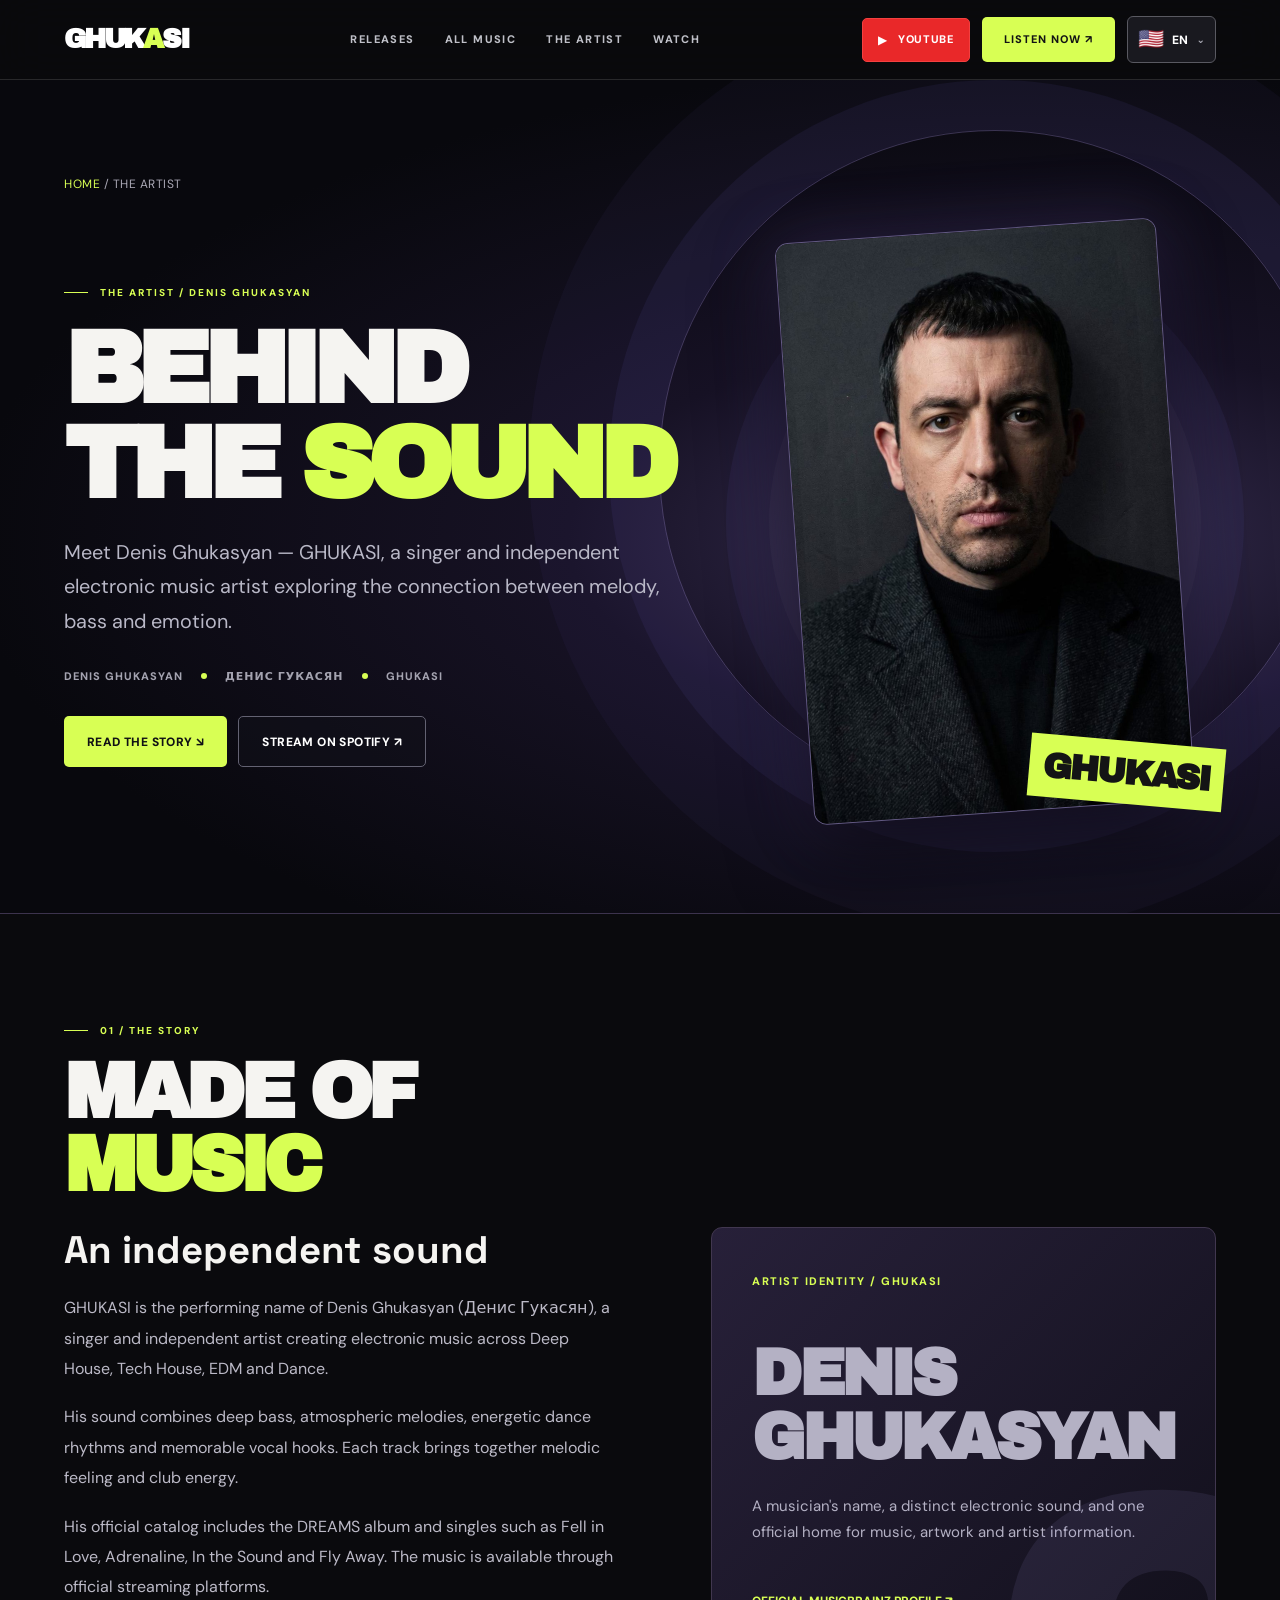
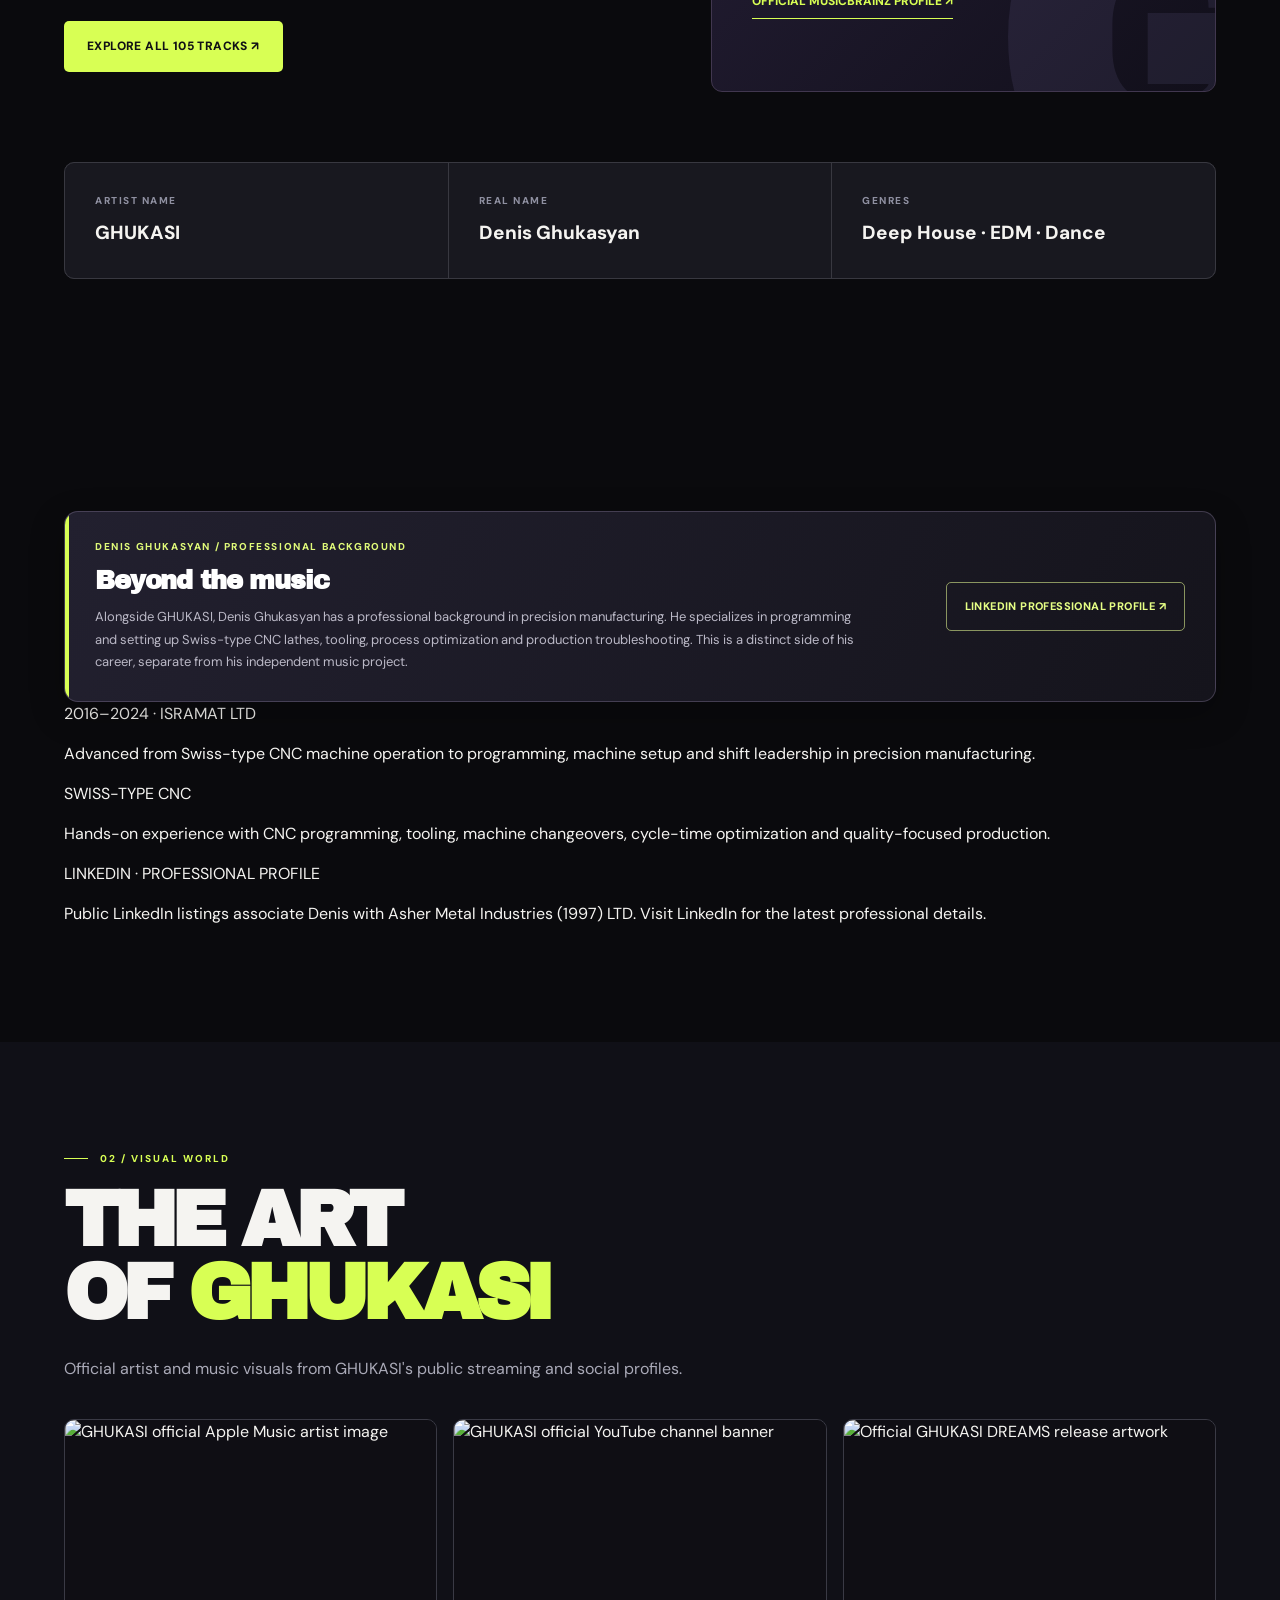
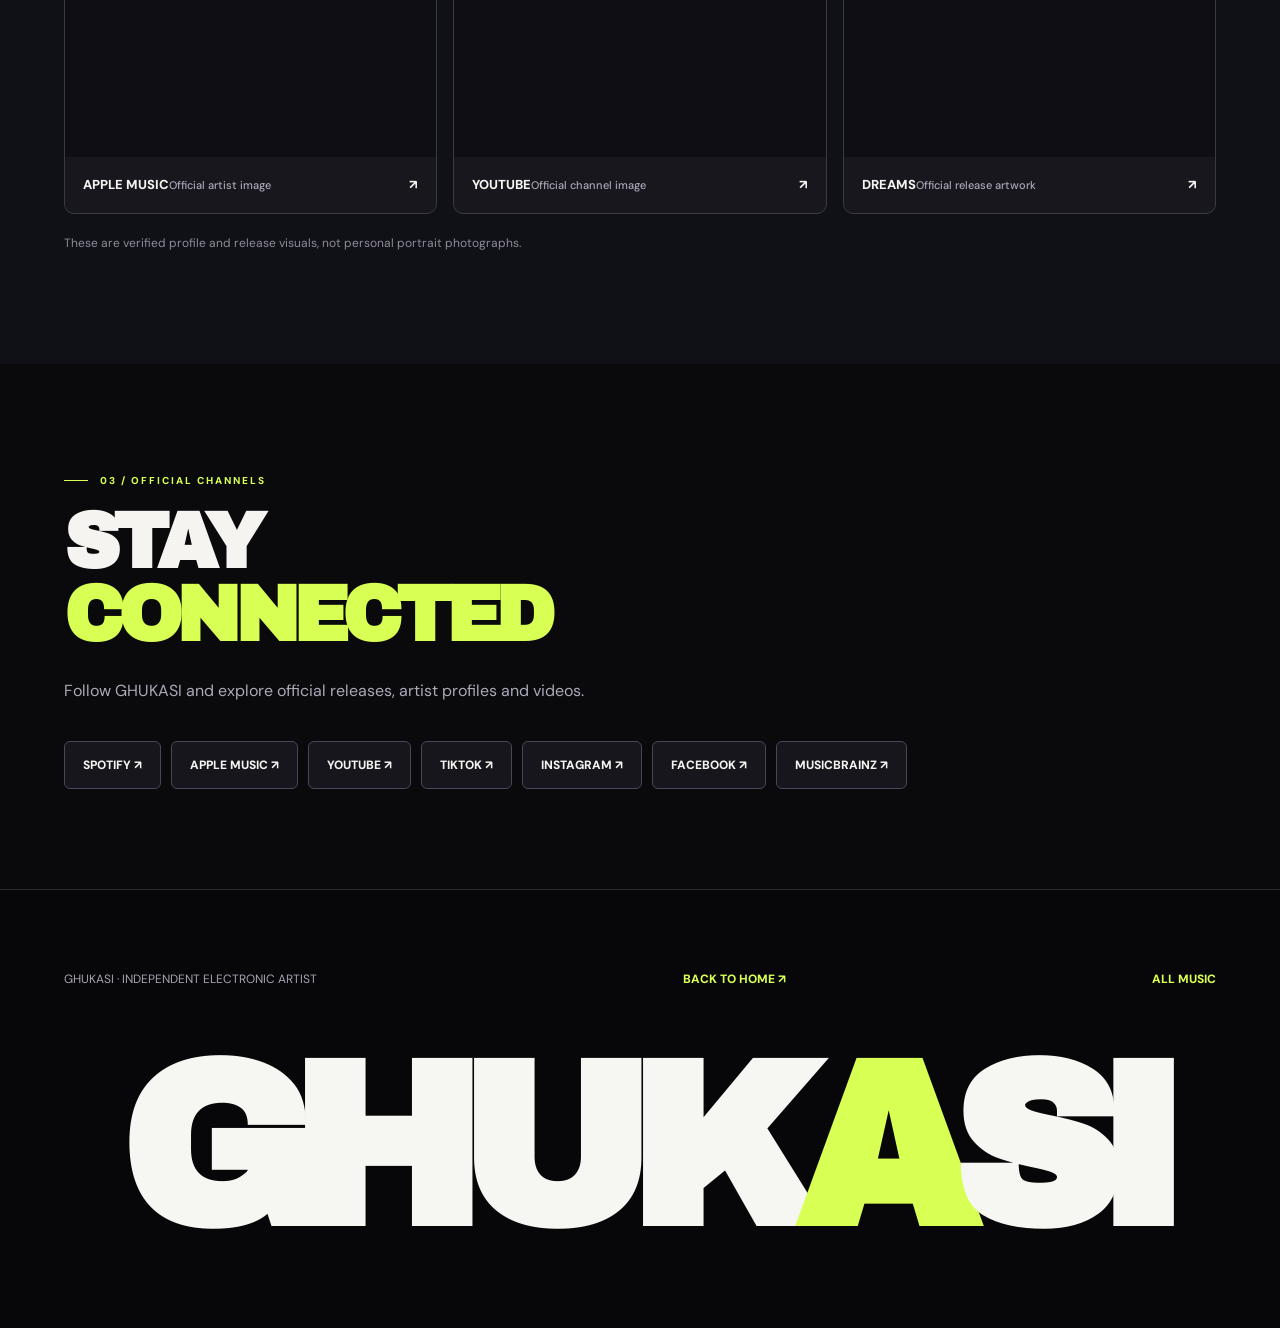
==== artist/index.html @ 3897f077 "Enhance GHUKASI artist biography with professional LinkedIn background" ====
<!doctype html>
<html lang="en"><head><meta charset="utf-8"><meta name="viewport" content="width=device-width,initial-scale=1">
<title>Denis Ghukasyan — Singer & Electronic Music Artist | GHUKASI</title>
<meta name="description" content="Denis Ghukasyan (Денис Гукасян), professionally known as GHUKASI, is a singer and electronic music artist. Official biography, music releases, LinkedIn and his separate Swiss-type CNC engineering career.">
<meta name="robots" content="index,follow,max-image-preview:large"><meta name="author" content="GHUKASI · Denis Ghukasyan">
<meta property="og:type" content="profile"><meta property="og:title" content="Denis Ghukasyan — GHUKASI | Official Artist Biography"><meta property="og:description" content="Meet Denis Ghukasyan, known as GHUKASI: singer and electronic music artist creating Deep House, Tech House, EDM and Dance.">
<meta property="og:url" content="https://ghukasi.github.io/artist/"><meta property="og:image" content="https://ghukasi.github.io/assets/ghukasi-portrait-google.jpg"><meta property="og:image:alt" content="Stylized portrait of GHUKASI (Denis Ghukasyan)"><meta name="twitter:card" content="summary_large_image"><meta name="twitter:image" content="https://ghukasi.github.io/assets/ghukasi-portrait-google.jpg">
<link rel="canonical" href="https://ghukasi.github.io/artist/"><meta name="theme-color" content="#0d0920">
<script type="application/ld+json">{"@context":"https://schema.org","@graph":[{"@type":"ProfilePage","@id":"https://ghukasi.github.io/artist/#profile","url":"https://ghukasi.github.io/artist/","name":"Denis Ghukasyan (Денис Гукасян) — GHUKASI artist biography","inLanguage":["en","ru","he","hy"],"mainEntity":{"@id":"https://ghukasi.github.io/#person"},"about":{"@id":"https://ghukasi.github.io/#artist"},"primaryImageOfPage":{"@type":"ImageObject","contentUrl":"https://ghukasi.github.io/assets/ghukasi-portrait-google.jpg","width":1000,"height":1000},"dateModified":"2026-11-18"},{"@type":"Person","@id":"https://ghukasi.github.io/#person","name":"Denis Ghukasyan","alternateName":["Денис Гукасян","GHUKASI"],"description":"Denis Ghukasyan (Денис Гукасян), professionally known as GHUKASI, is a singer and independent electronic music artist creating Deep House, Tech House, EDM and Dance.","url":"https://ghukasi.github.io/artist/","image":"https://ghukasi.github.io/assets/ghukasi-portrait-google.jpg","sameAs":["https://music.apple.com/us/artist/ghukasi/1852157042","https://open.spotify.com/artist/4vx3ca1O8XIwfsjQe1ZlTK","https://www.youtube.com/channel/UCEKyHcWGafzu1ec08nU2Ppw","https://www.tiktok.com/@ghukasi","https://www.instagram.com/ghukasi_/","https://www.facebook.com/denis.ghukasyan/","https://musicbrainz.org/artist/05845eb8-4eb3-48a9-b3b4-3710c49d2fec","https://www.linkedin.com/in/denis-ghukasyan"],"identifier":{"@type":"PropertyValue","propertyID":"MusicBrainz Artist ID","value":"05845eb8-4eb3-48a9-b3b4-3710c49d2fec"},"jobTitle":["Singer","Electronic music artist"],"hasOccupation":[{"@type":"Occupation","name":"Singer"},{"@type":"Occupation","name":"Electronic music artist"},{"@type":"Occupation","name":"Swiss-type CNC programmer and setup machinist"}],"mainEntityOfPage":{"@id":"https://ghukasi.github.io/artist/#profile"},"memberOf":{"@id":"https://ghukasi.github.io/#artist"},"givenName":"Denis","familyName":"Ghukasyan"},{"@type":"BreadcrumbList","itemListElement":[{"@type":"ListItem","position":1,"name":"GHUKASI official site","item":"https://ghukasi.github.io/"},{"@type":"ListItem","position":2,"name":"Denis Ghukasyan biography","item":"https://ghukasi.github.io/artist/"}]}]}</script>
<meta name="theme-color" content="#08080b"><link rel="preconnect" href="https://fonts.googleapis.com"><link rel="stylesheet" href="../assets/ghukasi-nocturne.css?v=4"><link rel="stylesheet" href="../assets/ghukasi-inner.css?v=7"><script defer src="../assets/ghukasi-i18n.js?v=8"></script></head>
<body><header class="header"><a class="logo" href="https://ghukasi.github.io/" aria-label="GHUKASI home">GHUK<span class="logo-o">A</span>SI</a><nav aria-label="Main navigation"><a href="https://ghukasi.github.io/#music" data-i18n="navReleases">RELEASES</a><a href="https://ghukasi.github.io/music/" data-i18n="navCatalog">ALL MUSIC</a><a href="https://ghukasi.github.io/artist/" data-i18n="navArtist">THE ARTIST</a><a href="https://ghukasi.github.io/#video" data-i18n="navVideos">WATCH</a></nav><div class="header-right"><a class="header-youtube" href="https://www.youtube.com/channel/UCEKyHcWGafzu1ec08nU2Ppw" target="_blank" rel="noopener noreferrer" aria-label="GHUKASI on YouTube"><span aria-hidden="true">▶</span><span class="header-youtube-label">YOUTUBE</span></a><a class="header-cta" href="https://open.spotify.com/artist/4vx3ca1O8XIwfsjQe1ZlTK" target="_blank" rel="noopener noreferrer" data-i18n="navListen">LISTEN NOW ↗</a><details class="mobile-menu"><summary data-i18n="menu">MENU ☰</summary><div class="mobile-panel"><a href="https://ghukasi.github.io/" data-i18n="navHome">HOME</a><a href="https://ghukasi.github.io/music/" data-i18n="navCatalog">ALL MUSIC</a><a href="https://ghukasi.github.io/#video" data-i18n="navVideos">WATCH</a></div></details></div></header>
<main>
<section class="sub-hero"><div class="content-wrap"><div class="breadcrumb"><a href="https://ghukasi.github.io/" data-i18n="navHome">HOME</a> / <span data-i18n="navArtist">THE ARTIST</span></div><div class="split"><div class="copy"><span class="section-tag" data-i18n="bioEyebrow">THE ARTIST / DENIS GHUKASYAN</span><h1 data-i18n-html="bioHeroTitle">BEHIND<br>THE <em>SOUND</em></h1><p class="desc" data-i18n="bioHeroDesc">Meet Denis Ghukasyan — GHUKASI, a singer and independent electronic music artist exploring the connection between melody, bass and emotion.</p><div class="sub-meta"><span>DENIS GHUKASYAN</span><i aria-hidden="true"></i><span>ДЕНИС ГУКАСЯН</span><i aria-hidden="true"></i><span>GHUKASI</span></div><div class="action-row"><a class="btn primary" href="#story" data-i18n="bioRead">READ THE STORY ↘</a><a class="btn ghost" href="https://open.spotify.com/artist/4vx3ca1O8XIwfsjQe1ZlTK" target="_blank" rel="noopener noreferrer" data-i18n="streamSpotify">STREAM ON SPOTIFY ↗</a></div></div><div class="hero-artwork portrait"><a class="portrait-link" href="../assets/ghukasi-portrait.jpg" target="_blank" rel="noopener noreferrer" aria-label="View GHUKASI artist portrait"><img src="../assets/ghukasi-portrait.jpg" alt="Stylized portrait of GHUKASI (Denis Ghukasyan)" width="900" height="1613" fetchpriority="high" decoding="async"></a></div></div></div></section>
<section class="sub-section" id="story"><div class="content-wrap"><span class="section-tag" data-i18n="bioStoryTag">01 / THE STORY</span><h2 data-i18n-html="bioStoryTitle">MADE OF<br><em>MUSIC</em></h2><div class="bio-grid"><article><h3 data-i18n="bioAboutTitle">An independent sound</h3><p data-i18n="bioParaOne">GHUKASI is the performing name of Denis Ghukasyan (Денис Гукасян), a singer and independent artist creating electronic music across Deep House, Tech House, EDM and Dance.</p><p data-i18n="bioParaTwo">His sound combines deep bass, atmospheric melodies, energetic dance rhythms and memorable vocal hooks. Each track brings together melodic feeling and club energy.</p><p data-i18n="bioParaThree">His official catalog includes the DREAMS album and singles such as Fell in Love, Adrenaline, In the Sound and Fly Away. The music is available through official streaming platforms.</p><p><a class="btn primary" href="https://ghukasi.github.io/music/" data-i18n="bioAllMusic">EXPLORE ALL 105 TRACKS ↗</a></p></article><aside class="bio-identity-card"><span class="card-tag" data-i18n="bioIdentityTag">ARTIST IDENTITY / GHUKASI</span><p class="name">DENIS<br>GHUKASYAN</p><p data-i18n="bioIdentityText">A musician's name, a distinct electronic sound, and one official home for music, artwork and artist information.</p><a class="cta" href="https://musicbrainz.org/artist/05845eb8-4eb3-48a9-b3b4-3710c49d2fec" target="_blank" rel="noopener noreferrer" data-i18n="bioMusicBrainz">OFFICIAL MUSICBRAINZ PROFILE ↗</a></aside></div><div class="facts-strip"><div><span data-i18n="bioFactArtist">ARTIST NAME</span><strong>GHUKASI</strong></div><div><span data-i18n="bioFactReal">REAL NAME</span><strong>Denis Ghukasyan</strong></div><div><span data-i18n="bioFactGenre">GENRES</span><strong>Deep House · EDM · Dance</strong></div></div></div></section>
<section class="sub-section" id="professional-background" aria-labelledby="career-heading"><div class="content-wrap">
<div class="artist-career-note">
<div><span class="career-eyebrow" data-i18n="bioCareerTag">DENIS GHUKASYAN / PROFESSIONAL BACKGROUND</span>
<h3 id="career-heading" data-i18n="bioCareerTitle">Beyond the music</h3>
<p data-i18n="bioCareerDesc">Alongside GHUKASI, Denis Ghukasyan has a professional background in precision manufacturing. He specializes in programming and setting up Swiss-type CNC lathes, tooling, process optimization and production troubleshooting. This is a distinct side of his career, separate from his independent music project.</p></div>
<a class="career-link" href="https://www.linkedin.com/in/denis-ghukasyan" target="_blank" rel="noopener noreferrer" data-i18n="bioCareerLink">LINKEDIN PROFESSIONAL PROFILE ↗</a>
</div>
<div class="career-facts" aria-label="Denis Ghukasyan technical career highlights">
<div class="career-fact"><span class="career-fact-label">2016–2024 · ISRAMAT LTD</span><p data-i18n="bioCareerFact1">Advanced from Swiss-type CNC machine operation to programming, machine setup and shift leadership in precision manufacturing.</p></div>
<div class="career-fact"><span class="career-fact-label">SWISS-TYPE CNC</span><p data-i18n="bioCareerFact2">Hands-on experience with CNC programming, tooling, machine changeovers, cycle-time optimization and quality-focused production.</p></div>
<div class="career-fact"><span class="career-fact-label">LINKEDIN · PROFESSIONAL PROFILE</span><p data-i18n="bioCareerFact3">Public LinkedIn listings associate Denis with Asher Metal Industries (1997) LTD. Visit LinkedIn for the latest professional details.</p></div>
</div>
</div></section>
<section class="sub-section" style="background:#101017" id="visuals"><div class="content-wrap"><span class="section-tag" data-i18n="bioVisualTag">02 / VISUAL WORLD</span><h2 data-i18n-html="bioVisualTitle">THE ART<br>OF <em>GHUKASI</em></h2><p class="description" data-i18n="bioVisualIntro">Official artist and music visuals from GHUKASI's public streaming and social profiles.</p><div class="official-visuals"><a class="official-visual" href="https://music.apple.com/us/artist/ghukasi/1852157042" target="_blank" rel="noopener noreferrer"><img src="https://is1-ssl.mzstatic.com/image/thumb/AMCArtistImages221/v4/0f/7b/18/0f7b180c-9f27-109a-a3fd-aca00919376b/ami-identity-3638d55d2e400cbe93e1321c8c699f6a-2025-12-02T06-07-00.214Z_cropped.png/1000x1000bb.png" loading="lazy" alt="GHUKASI official Apple Music artist image"><span class="card-info"><span>APPLE MUSIC<small data-i18n="bioVisualProfile">Official artist image</small></span><span>↗</span></span></a><a class="official-visual" href="https://www.youtube.com/channel/UCEKyHcWGafzu1ec08nU2Ppw" target="_blank" rel="noopener noreferrer"><img src="https://yt3.googleusercontent.com/LRvwkYbaN_E2zhhYgUoLwrKrEs8uc87mQyJNNxYJgJ6V3pkX6jCQdKR7KXG0-kPV-P1BpwxDTw=w2560-fcrop64=1,00005a57ffffa5a8-k-c0xffffffff-no-nd-rj" loading="lazy" alt="GHUKASI official YouTube channel banner"><span class="card-info"><span>YOUTUBE<small data-i18n="bioVisualChannel">Official channel image</small></span><span>↗</span></span></a><a class="official-visual" href="https://music.apple.com/us/album/dreams/1869832022" target="_blank" rel="noopener noreferrer"><img src="https://is1-ssl.mzstatic.com/image/thumb/Music211/v4/7e/2d/8e/7e2d8eeb-3a7a-3086-c8b0-652e4b185c83/artwork.jpg/600x600bb.jpg" loading="lazy" alt="Official GHUKASI DREAMS release artwork"><span class="card-info"><span>DREAMS<small data-i18n="bioVisualAlbum">Official release artwork</small></span><span>↗</span></span></a></div><p class="official-visuals-note" data-i18n="bioVisualNote">These are verified profile and release visuals, not personal portrait photographs.</p></div></section>
<section class="sub-section" id="connect"><div class="content-wrap"><span class="section-tag" data-i18n="bioConnectTag">03 / OFFICIAL CHANNELS</span><h2 data-i18n-html="bioConnectTitle">STAY<br><em>CONNECTED</em></h2><p class="description" data-i18n="bioConnectDesc">Follow GHUKASI and explore official releases, artist profiles and videos.</p><div class="bands"><a href="https://open.spotify.com/artist/4vx3ca1O8XIwfsjQe1ZlTK" target="_blank" rel="noopener noreferrer">SPOTIFY ↗</a><a href="https://music.apple.com/us/artist/ghukasi/1852157042" target="_blank" rel="noopener noreferrer">APPLE MUSIC ↗</a><a href="https://www.youtube.com/channel/UCEKyHcWGafzu1ec08nU2Ppw" target="_blank" rel="noopener noreferrer">YOUTUBE ↗</a><a href="https://www.tiktok.com/@ghukasi" target="_blank" rel="noopener noreferrer">TIKTOK ↗</a><a href="https://www.instagram.com/ghukasi_/" target="_blank" rel="noopener noreferrer">INSTAGRAM ↗</a><a href="https://www.facebook.com/denis.ghukasyan/" target="_blank" rel="noopener noreferrer">FACEBOOK ↗</a><a href="https://musicbrainz.org/artist/05845eb8-4eb3-48a9-b3b4-3710c49d2fec" target="_blank" rel="noopener noreferrer">MUSICBRAINZ ↗</a></div></div></section>
</main><footer class="page-footer"><div class="content-wrap"><div class="footline"><span data-i18n="footerTag">GHUKASI · INDEPENDENT ELECTRONIC ARTIST</span><a href="https://ghukasi.github.io/" data-i18n="backHome">BACK TO HOME ↗</a><a href="https://ghukasi.github.io/music/" data-i18n="navCatalog">ALL MUSIC</a></div><div class="huge" aria-hidden="true">GHUK<span>A</span>SI</div></div></footer>
</body></html>
---- assets/ghukasi-nocturne.css ----
@import url('https://fonts.googleapis.com/css2?family=Archivo+Black&family=DM+Sans:wght@400;500;600;700;800&family=Space+Grotesk:wght@400;500;600;700&display=swap');
:root{color-scheme:dark;--ink:#08080b;--panel:#111116;--muted:#9798a4;--line:#2c2c35;--white:#f5f4f1;--acid:#d8ff54;--violet:#a58bff;--pink:#ff619e;--paper:#f0f1ed}
*{box-sizing:border-box}
html{scroll-behavior:smooth;scroll-padding-top:88px}
body{background:var(--ink);color:var(--white);margin:0;overflow-x:hidden;font:400 16px/1.5 'DM Sans',system-ui,sans-serif;-webkit-font-smoothing:antialiased}
a{color:inherit;text-decoration:none}
button,input,select{font:inherit}
button{cursor:pointer}
button:focus-visible,a:focus-visible,input:focus-visible,select:focus-visible,summary:focus-visible{outline:3px solid var(--acid);outline-offset:4px}
::selection{background:#d8ff54;color:#09090d}
.sr-only{position:absolute!important;width:1px!important;height:1px!important;padding:0!important;margin:-1px!important;overflow:hidden!important;clip:rect(0,0,0,0)!important;white-space:nowrap!important;border:0!important}
.header{height:80px;display:flex;align-items:center;justify-content:space-between;gap:30px;padding:0 clamp(22px,5vw,88px);background:#0a0a0de8;border-bottom:1px solid #ffffff20;backdrop-filter:blur(24px);position:sticky;top:0;z-index:80}
.logo{font:900 27px/1 'Archivo Black',sans-serif;letter-spacing:-2.2px;white-space:nowrap;color:#fff}
.logo .logo-o{color:var(--acid)}
.header nav{display:flex;align-items:center;gap:30px}
.header nav a{font-size:11px;font-weight:800;letter-spacing:1.4px;color:#bfc0c8;transition:color .2s}
.header nav a:hover{color:var(--acid)}
.header-cta{background:var(--acid);color:#121314;border-radius:5px;padding:14px 22px;display:inline-flex;gap:25px;align-items:center;font-weight:800;font-size:11px;letter-spacing:1px;transition:transform .2s,background .2s}
.header-cta:hover{background:#eeffb1;transform:translateY(-2px)}
.header-right{display:flex;align-items:center;gap:12px}
.mobile-menu{display:none}
.progress{position:fixed;top:0;left:0;height:3px;width:0;background:var(--acid);z-index:100;pointer-events:none}
.section-tag{display:inline-flex;align-items:center;gap:12px;color:var(--acid);font-weight:800;letter-spacing:2px;font-size:10px;text-transform:uppercase}
.section-tag:before{content:'';width:24px;height:1px;background:currentColor}
.section-tag.dark{color:#53535d}
.section-title{font:900 clamp(50px,7vw,112px)/.95 'Archivo Black',sans-serif;letter-spacing:-.065em;margin:21px 0 18px;text-transform:uppercase}
.section-title em{font-style:normal;color:var(--acid)}
.section-intro{color:#a9a9b5;font-size:15px;line-height:1.7;max-width:540px}
.content-wrap{max-width:1620px;margin:auto;padding:0 clamp(22px,5vw,88px)}
/* A massive editorial hero, inspired by the visual hierarchy of electronic-music artist websites. */
.hero{position:relative;overflow:hidden;isolation:isolate;min-height:820px;background:radial-gradient(ellipse at 80% 53%,#33345c 0%,#181322 26%,transparent 58%),radial-gradient(ellipse at 18% 66%,#1a1734 0%,transparent 52%),#08080c}
.hero:before{content:'';position:absolute;left:-11%;bottom:-45%;width:60vw;height:60vw;border-radius:100%;background:#6f4df32a;filter:blur(140px);pointer-events:none}
.hero:after{content:'';position:absolute;inset:0;opacity:.23;background-image:radial-gradient(#ffffff30 0.6px,transparent .7px);background-size:8px 8px;mask-image:linear-gradient(130deg,transparent 15%,#000 50%,transparent 90%);pointer-events:none;z-index:-1}
.hero-topline{max-width:1620px;margin:auto;padding:35px clamp(22px,5vw,88px) 0;display:flex;align-items:center;justify-content:space-between;gap:18px;position:relative;z-index:2}
.hero-topline span{font-size:10px;letter-spacing:2px;color:#ababbd;font-weight:800}
.hero-topline b{color:var(--acid)}
.hero-topline .top-dot{display:inline-block;width:6px;height:6px;border-radius:50%;background:var(--acid);margin-right:10px;box-shadow:0 0 14px #c9ff58c7}
.hero-word{font:900 clamp(80px,19vw,350px)/.88 'Archivo Black',sans-serif;letter-spacing:-.108em;white-space:nowrap;text-align:center;margin:12px auto -6px;color:#f5f5f2;position:relative;z-index:3;max-width:1650px;user-select:none;animation:giant-in .9s cubic-bezier(.22,.8,.22,1) both}
.hero-word .accent{color:var(--acid)}
.hero-body{display:grid;grid-template-columns:minmax(0,1fr) minmax(0,1.12fr);align-items:center;max-width:1620px;padding:15px clamp(22px,5vw,88px) 70px;gap:2vw;margin:auto;position:relative;z-index:4}
.hero-copy{padding-top:48px;position:relative;z-index:2}
.hero-copy .eyebrow{color:var(--acid);font-weight:800;letter-spacing:2px;font-size:11px;margin:0 0 23px}
.hero-copy h1{font:900 clamp(48px,5.2vw,91px)/.97 'Archivo Black',sans-serif;letter-spacing:-.07em;margin:0 0 24px;text-transform:uppercase}
.hero-copy h1 em{font-style:normal;color:var(--acid)}
.hero-copy p.description{font-size:16px;line-height:1.8;max-width:485px;color:#bfc0cd;margin:0}
.hero-copy .identity{margin:24px 0 0;font-size:12px;color:#8d8f9f;letter-spacing:.7px}
.hero-buttons{display:flex;align-items:center;gap:12px;flex-wrap:wrap;margin-top:29px}
.btn{display:inline-flex;gap:22px;align-items:center;justify-content:center;min-height:51px;font-weight:800;font-size:12px;letter-spacing:.4px;padding:14px 23px;border-radius:5px;transition:transform .25s,background .2s,border-color .2s}
.btn.primary{background:var(--acid);color:#101115}
.btn.primary:hover{background:#efffb6;transform:translateY(-3px)}
.btn.ghost{border:1px solid #636272;background:#13131a77;color:white}
.btn.ghost:hover{background:#242430;border-color:#a8a3d0;transform:translateY(-3px)}
.hero-art{position:relative;height:450px;display:grid;place-items:center;isolation:isolate}
.hero-art:before{content:'';position:absolute;width:min(93%,560px);aspect-ratio:1;border-radius:50%;border:1px solid #b29aff54;box-shadow:0 0 0 35px #ad8aff12,0 0 0 95px #b682ff08,inset 0 0 110px #a44aff2d;transform:rotate(23deg);z-index:-1;animation:ring-breathe 9s ease-in-out infinite alternate}
.hero-art:after{content:'';position:absolute;width:min(95%,550px);aspect-ratio:1;border-radius:50%;background:conic-gradient(from 120deg,transparent 0%,#9c86ff52 20%,transparent 40%,#f0689c45 50%,transparent 68%);filter:blur(60px);z-index:-2;animation:ring-spin 25s linear infinite}
.cover-back{position:absolute;width:65%;max-width:320px;aspect-ratio:1;overflow:hidden;border:1px solid #ffffff6b;border-radius:10px;box-shadow:0 35px 45px #0009;transform:translate(22%,-2%) rotate(17deg);filter:brightness(.8);z-index:1}
.cover-back img{width:100%;height:100%;object-fit:cover}
.hero-cover{display:block;position:absolute;width:min(65%,365px);aspect-ratio:1;top:16%;left:18%;transform:rotate(-8deg);border:1px solid #f5f5ff9c;border-radius:10px;overflow:hidden;box-shadow:0 32px 85px #000b,0 0 45px #d690ff4c;z-index:2;transition:transform .35s,box-shadow .35s}
.hero-cover:hover{transform:rotate(-4deg) translateY(-9px);box-shadow:0 38px 95px #000d,0 0 70px #d690ff6c}
.hero-cover img{width:100%;height:100%;object-fit:cover;display:block}
.hero-cover:after{content:'';position:absolute;inset:0;background:linear-gradient(145deg,#ffffff19,transparent 35%,#0000001a);pointer-events:none}
.hero-label{position:absolute;z-index:3;right:0;bottom:15%;transform:rotate(-6deg);padding:15px 20px;background:var(--acid);color:#0d0e12;font-weight:900;letter-spacing:2.2px;font-size:11px;box-shadow:0 13px 35px #0007}
.hero-art-code{position:absolute;top:3%;right:4%;color:#9590b4;letter-spacing:1.5px;font-size:9px;font-weight:800}
.hero-bottom{max-width:1620px;margin:auto;display:flex;justify-content:space-between;align-items:center;gap:15px;padding:0 clamp(22px,5vw,88px) 29px;position:relative;z-index:4}
.hero-bottom span,.hero-bottom a{color:#a5a3b3;font-size:10px;letter-spacing:2px;font-weight:800}
.hero-bottom .scroll{color:var(--acid)}
.sound-ribbon{overflow:hidden;padding:17px 0;background:var(--acid);color:#0b0e0a;border-top:1px solid #f5ffbd}
.ribbon-track{display:flex;width:max-content;gap:35px;align-items:center;font:900 16px/1 'Archivo Black',sans-serif;letter-spacing:1.3px;white-space:nowrap;animation:ribbon 30s linear infinite}
.ribbon-track i{font-style:normal;font-size:18px}
.platform-section{background:#0a0a0d;padding:87px 0 92px;border-bottom:1px solid #22222a}
.platform-top{display:flex;align-items:end;justify-content:space-between;gap:20px;margin-bottom:30px}
.platform-top h2{font:900 clamp(36px,5.8vw,83px)/.95 'Archivo Black';letter-spacing:-.07em;margin:12px 0 0}
.platform-top p{color:var(--muted);max-width:390px;margin:0;line-height:1.65;font-size:13px}
.platforms{display:grid;grid-template-columns:repeat(6,minmax(0,1fr));gap:9px}
.platform{min-width:0;display:flex;align-items:center;flex-direction:column;justify-content:center;gap:11px;background:#15151a;border:1px solid #303039;min-height:127px;border-radius:9px;padding:17px 9px;color:#fff;font-size:12px;font-weight:800;transition:background .22s,transform .22s,border-color .22s}
.platform:hover{background:#23232c;border-color:#7d7d94;transform:translateY(-5px)}
.platform-symbol{display:grid;place-items:center;flex:0 0 48px;width:48px;height:48px;background:var(--brand,#34343b);border-radius:12px;color:white}
.platform-symbol svg{display:block;width:27px;height:27px}
.platform-arr{display:none}
.platform-note{color:#797984;margin:15px 0 0;font-size:11px}
.releases{padding:130px 0 138px;background:#0a0a0d}
.releases-head{display:flex;justify-content:space-between;align-items:end;gap:30px;margin-bottom:44px}
.releases-head h2{font:900 clamp(60px,8.3vw,140px)/.88 'Archivo Black';letter-spacing:-.072em;margin:18px 0 0}
.releases-head h2 em{font-style:normal;color:var(--acid)}
.releases-head .aside{max-width:280px;font-size:14px;color:#9d9ba8;line-height:1.65}
.release-layout{display:grid;grid-template-columns:1.06fr .94fr;gap:15px;align-items:stretch}
.release-lead{position:relative;min-height:550px;display:grid;grid-template-columns:1fr 1fr;gap:5px;align-items:center;background:linear-gradient(122deg,#22213c,#1b1423 50%,#373048);border:1px solid #504557;border-radius:11px;padding:45px;overflow:hidden;isolation:isolate;transition:border .2s,background .2s}
.release-lead:before{content:'';position:absolute;width:500px;height:500px;right:-150px;bottom:-220px;background:#9a65f967;filter:blur(100px);border-radius:100%;z-index:-1}
.release-lead:hover{border-color:#c0b4e3}
.release-lead .lead-txt{align-self:stretch;display:flex;flex-direction:column;align-items:start;justify-content:space-between;min-width:0;z-index:2}
.release-lead .eyebrow{font-size:10px;color:#dfc9ff;letter-spacing:1.8px;font-weight:800}
.release-lead .name{font:900 clamp(45px,5vw,85px)/.95 'Archivo Black';letter-spacing:-.06em;text-transform:uppercase;display:block;margin-top:auto}
.release-lead .detail{display:block;color:#c5c0d7;font-size:12px;margin-top:17px}
.release-lead .link-pill{display:flex;align-items:center;gap:20px;border:1px solid #ffffff75;border-radius:99px;padding:13px 16px;margin-top:35px;font-size:10px;font-weight:800;letter-spacing:.9px}
.release-lead img{width:100%;max-width:390px;aspect-ratio:1;object-fit:cover;border-radius:5px;transform:rotate(6deg);box-shadow:0 24px 45px #0006;transition:transform .25s}
.release-lead:hover img{transform:rotate(2deg) scale(1.025)}
.release-small{display:grid;grid-template-columns:repeat(2,minmax(0,1fr));gap:15px}
.release-tile{min-width:0;position:relative;overflow:hidden;display:flex;flex-direction:column;justify-content:end;min-height:266px;border-radius:10px;background:#23232e;border:1px solid #484650;isolation:isolate}
.release-tile img{position:absolute;width:100%;height:100%;object-fit:cover;inset:0;transition:transform .5s;z-index:-2}
.release-tile:after{content:'';position:absolute;inset:30% 0 0;background:linear-gradient(transparent,#050506d9 75%);z-index:-1}
.release-tile:hover img{transform:scale(1.09)}
.release-tile .tile-body{display:flex;align-items:end;justify-content:space-between;gap:8px;padding:20px;z-index:2}
.release-tile .tile-body strong{display:block;font-weight:800;letter-spacing:-.4px;font-size:18px;line-height:1.15}
.release-tile .tile-body small{display:block;color:#e2dfe8;font-size:11px;margin-top:6px}
.release-tile .tile-arrow{display:grid;place-items:center;flex:0 0 35px;height:35px;border-radius:100%;background:var(--acid);color:#151515;font-size:17px}
.releases-action{display:flex;justify-content:flex-end;margin-top:28px}
.releases-action a{display:inline-flex;align-items:center;gap:19px;font-weight:800;font-size:12px;color:var(--acid);border-bottom:1px solid var(--acid);padding:0 0 8px}
.statement{overflow:hidden;position:relative;padding:100px 0 120px;background:#161321;border-top:1px solid #493459;border-bottom:1px solid #493459;text-align:center;isolation:isolate}
.statement:before{content:'';position:absolute;inset:0;background:radial-gradient(ellipse at 50% 50%,#63327085 0%,transparent 61%),linear-gradient(90deg,#171222,#291827,#171222);z-index:-2}
.statement:after{content:'';position:absolute;inset:0;background:linear-gradient(transparent 98%,#ffffff0d 99%);background-size:100% 17px;opacity:.4;pointer-events:none}
.statement .small{color:#a8a2b5;font-size:11px;font-weight:800;letter-spacing:2px;margin:0 0 33px}
.statement h2{font:900 clamp(60px,10vw,164px)/.92 'Archivo Black';letter-spacing:-.075em;margin:0;position:relative;z-index:2}
.statement h2 em{font-style:normal;color:var(--acid)}
.statement .desc{margin:33px auto 0;max-width:510px;color:#b5b3c4;font-size:15px}
.catalog{background:var(--paper);color:#121217;padding:120px 0 115px}
.catalog .section-tag{color:#55565c}
.catalog .section-tag:before{background:#55565c}
.catalog-head{display:flex;align-items:end;justify-content:space-between;gap:25px;margin-bottom:40px}
.catalog h2{font:900 clamp(58px,8vw,124px)/.91 'Archivo Black';letter-spacing:-.075em;margin:17px 0 0}
.catalog h2 em{color:#7760dc;font-style:normal}
.catalog .catalog-caption{font-size:14px;color:#5c5c67;max-width:350px;line-height:1.7}
.catalog .controls{background:#fff;border:1px solid #dadbda;display:flex;align-items:center;gap:11px;flex-wrap:wrap;padding:14px;border-radius:8px;margin-bottom:22px}
.catalog .controls input,.catalog .controls select{border:1px solid #d9d9dd;background:#f7f7f7;color:#17171a;min-height:48px;font-size:13px;padding:11px 16px;border-radius:5px}
.catalog .controls input{flex:1 1 260px;min-width:210px}
.catalog .controls input::placeholder{color:#777882}
.catalog .filters{display:flex;flex-wrap:wrap;gap:6px}
.catalog .filters button{padding:12px 14px;border:1px solid #dbdcdf;background:#f6f6f5;color:#45454c;border-radius:5px;font-size:11px;font-weight:800;min-height:46px}
.catalog .filters button.active{background:#151519;border-color:#151519;color:#fff}
.catalog .results{color:#696977;font-size:11px;font-weight:800;letter-spacing:1.5px;margin:20px 0}
.catalog .trackgrid{display:grid;grid-template-columns:repeat(6,minmax(0,1fr));gap:20px 15px}
.catalog .track{display:block;min-width:0;padding:9px 9px 15px;background:#fff;border:1px solid #dadbdd;border-radius:9px;overflow:hidden;transition:transform .23s,box-shadow .23s}
.catalog .track:hover{transform:translateY(-6px);box-shadow:0 15px 30px #00000014}
.catalog .track[hidden]{display:none!important}
.catalog .trackimg{aspect-ratio:1;position:relative;display:block;border-radius:5px;overflow:hidden}
.catalog .trackimg img{width:100%;height:100%;object-fit:cover;display:block;transition:transform .25s}
.catalog .track:hover img{transform:scale(1.055)}
.catalog .trackimg span{position:absolute;bottom:8px;right:8px;display:grid;place-items:center;width:30px;height:30px;border-radius:50%;background:#fdfdfd;color:#0b0b0f;font-size:18px}
.catalog .track strong{display:block;margin:12px 3px 4px;color:#171719;font-size:13px;line-height:1.3;overflow-wrap:anywhere}
.catalog .track small{display:block;color:#777782;font-size:11px;margin:0 3px}
.catalog-more-wrap{display:flex;flex-direction:column;align-items:center;gap:12px;margin-top:38px}
.catalog-more{display:inline-flex;align-items:center;justify-content:center;gap:22px;background:#151519;color:#fff;border:1px solid #151519;min-height:55px;padding:15px 30px;border-radius:5px;font-size:12px;letter-spacing:.6px;font-weight:800;transition:background .22s,transform .22s}
.catalog-more span{font-size:20px}
.catalog-more:hover{background:#393945;transform:translateY(-3px)}
.catalog-more[hidden]{display:none!important}
.catalog-showing{margin:0;color:#777782;font-size:12px}
.catalog-bottom{display:flex;justify-content:space-between;align-items:center;gap:20px;margin-top:45px;padding-top:23px;border-top:1px solid #d1d1d4;color:#6f6f79;font-weight:800;font-size:11px;letter-spacing:.7px}
.catalog-bottom a{color:#141419;border-bottom:1px solid #141419;padding-bottom:4px}
.about{background:#0a0a0e;padding:125px 0;overflow:hidden}
.about-layout{display:grid;grid-template-columns:minmax(0,.95fr) minmax(0,1.05fr);align-items:center;gap:8vw}
.about-art{aspect-ratio:.86;position:relative;border:1px solid #3a334d;border-radius:11px;background:radial-gradient(circle at 48% 42%,#453376,#161121 60%,#0b0b14);display:grid;place-items:center;isolation:isolate;overflow:hidden}
.about-art:before{content:'';position:absolute;width:75%;aspect-ratio:1;border:1px solid #9c8cff66;border-radius:50%;box-shadow:0 0 0 60px #9c74ff16,0 0 0 125px #9c74ff0a;z-index:-1}
.about-art img{width:61%;aspect-ratio:1;object-fit:cover;border-radius:8px;box-shadow:0 29px 60px #0009;transform:rotate(-5deg);transition:transform .4s}
.about-art:hover img{transform:rotate(0) scale(1.045)}
.about-art .art-stamp{position:absolute;bottom:26px;left:30px;font-size:10px;letter-spacing:1.4px;color:#d6c4e3;font-weight:800}
.about h2{font:900 clamp(64px,7vw,118px)/.9 'Archivo Black';letter-spacing:-.075em;margin:21px 0 28px}
.about h2 em{font-style:normal;color:var(--acid)}
.about .name{font-size:18px;font-weight:800;margin:0 0 15px}
.about .copy{color:#b6b5c2;font-size:15px;line-height:1.83;max-width:590px}
.about .copy.ru{font-size:14px;color:#8e8c9b}
.about-links{display:flex;align-items:center;gap:23px;flex-wrap:wrap;margin-top:32px}
.about-links a:not(.btn){font-weight:800;font-size:11px;border-bottom:1px solid #888893;padding-bottom:6px;color:#bcbccb}
.watch{background:#10101c;padding:120px 0;overflow:hidden}
.watch-card{border:1px solid #494666;border-radius:12px;min-height:460px;display:grid;grid-template-columns:1.05fr .95fr;gap:15px;align-items:center;position:relative;padding:65px 7%;background:radial-gradient(ellipse at 77% 50%,#52478c 0%,#24213a 38%,#10101c 77%);overflow:hidden;isolation:isolate}
.watch-card:before{content:'';position:absolute;right:-6%;top:-34%;width:50%;aspect-ratio:1;border:25px solid #a79bff42;box-shadow:0 0 0 60px #8178ed13,0 0 0 135px #bc8af20b;border-radius:50%;z-index:-1}
.watch-card .section-tag{color:#c7bdff}
.watch-card h2{font:900 clamp(64px,7vw,120px)/.91 'Archivo Black';letter-spacing:-.065em;margin:25px 0 20px}
.watch-card h2 em{font-style:normal;color:var(--acid)}
.watch-card p{max-width:360px;line-height:1.7;color:#b5b5c9;font-size:15px}
.watch-card .visual{position:relative;display:grid;place-items:center;height:315px}
.watch-card .visual:before{content:'';position:absolute;width:310px;aspect-ratio:1;border-radius:50%;background:repeating-radial-gradient(circle,#292740 0 2px,#0c0d16 3px 7px);box-shadow:0 15px 75px #000a;animation:ring-spin 35s linear infinite}
.watch-card .visual:after{content:'GHUKASI';position:absolute;font:900 clamp(29px,4vw,62px)/1 'Archivo Black';letter-spacing:-.09em;color:#ffffff31;transform:rotate(-20deg)}
.watch-play{display:grid;place-items:center;width:100px;height:100px;border-radius:50%;background:var(--acid);color:#0a0d0c;font-size:28px;box-shadow:0 0 0 17px #e1ff591a;z-index:2;transition:transform .25s}
.watch-card:hover .watch-play{transform:scale(1.09)}
.footer{background:#07070a;padding:100px 0 25px}
.footer-top{display:flex;align-items:start;justify-content:space-between;gap:30px;flex-wrap:wrap}
.footer-top h2{font:900 clamp(50px,8vw,120px)/1 'Archivo Black';letter-spacing:-.076em;margin:15px 0}
.footer-top p{color:#a4a3b1;font-size:14px;max-width:330px}
.footer .linkset{display:grid;grid-template-columns:repeat(3,1fr);gap:15px 25px;min-width:min(100%,390px)}
.footer .linkset a{font-size:12px;color:#e1e1e6;font-weight:800;border-bottom:1px solid #3b3b47;padding-bottom:10px}
.footer .linkset a:hover{color:var(--acid);border-color:var(--acid)}
.footer-giant{font:900 clamp(72px,19vw,322px)/.82 'Archivo Black';white-space:nowrap;letter-spacing:-.105em;margin:80px 0 42px;text-align:center;color:#f6f6f3}
.footer-giant span{color:var(--acid)}
.footer-bottom{display:flex;flex-wrap:wrap;justify-content:space-between;gap:15px;border-top:1px solid #33333c;padding-top:21px;font-size:10px;font-weight:800;color:#7f7e8b;letter-spacing:1px}
.footer-bottom a{color:#d0d0d8}
.reveal{opacity:1}
.js-motion .reveal{opacity:0;transform:translateY(22px);transition:opacity .65s ease,transform .65s ease}
.js-motion .reveal.is-visible{opacity:1;transform:translateY(0)}
@keyframes giant-in{from{opacity:0;transform:translateY(34px)}to{opacity:1;transform:translateY(0)}}
@keyframes ring-breathe{to{transform:scale(1.09) rotate(16deg);opacity:.65}}
@keyframes ring-spin{to{transform:rotate(360deg)}}
@keyframes ribbon{to{transform:translateX(-50%)}}
@media(max-width:1250px){
.header nav{gap:18px}
.hero-word{font-size:19.4vw}
.hero-art{height:410px}
.releases-head h2{font-size:8vw}
.release-lead{min-height:480px;padding:30px;grid-template-columns:1fr 1fr}
.release-lead .name{font-size:5vw}
.release-tile{min-height:230px}
.catalog .trackgrid{grid-template-columns:repeat(5,minmax(0,1fr))}
}
@media(max-width:1040px){
.header{padding:0 4%;height:72px}
.header nav{gap:12px}
.header nav a{font-size:10px}
.header-cta{padding:12px;font-size:10px;gap:7px}
.hero{min-height:auto}
.hero-word{font-size:19.6vw}
.hero-body{padding-bottom:55px}
.hero-copy{padding-top:15px}
.hero-copy h1{font-size:5.9vw}
.hero-art{height:380px}
.platforms{grid-template-columns:repeat(3,1fr)}
.platform{min-height:103px}
.releases{padding:95px 0}
.release-layout{grid-template-columns:1fr}
.release-lead{min-height:420px;grid-template-columns:1fr 1fr}
.release-lead .name{font-size:65px}
.release-small{grid-template-columns:repeat(4,minmax(0,1fr))}
.release-tile{min-height:220px}
.release-tile .tile-body{padding:11px}
.release-tile .tile-body strong{font-size:14px}
.release-tile .tile-arrow{width:28px;height:28px;flex:0 0 28px}
.catalog .trackgrid{grid-template-columns:repeat(4,minmax(0,1fr))}
.about-layout{gap:5vw}
.watch-card{min-height:390px}
}
@media(max-width:730px){
html{scroll-padding-top:72px}
.header{padding:0 5%;height:68px}
.header nav{display:none}
.header-right .header-cta{padding:11px 14px}
.mobile-menu{display:block;position:relative;z-index:4}
.mobile-menu summary{display:block;font-weight:900;letter-spacing:1px;font-size:11px;padding:14px 7px;cursor:pointer;list-style:none}
.mobile-menu summary::-webkit-details-marker{display:none}
.mobile-menu[open] .mobile-panel{display:flex}
.mobile-panel{position:absolute;right:-13px;top:45px;min-width:240px;display:flex;flex-direction:column;gap:0;background:#15151a;border:1px solid #454552;border-radius:8px;box-shadow:0 25px 45px #000a;padding:12px;z-index:7}
.mobile-panel a{padding:13px 10px;font-size:12px;font-weight:800;border-bottom:1px solid #2d2c35}
.mobile-panel a:last-child{border-bottom:0}
.hero-topline{padding-top:27px}
.hero-topline span{font-size:9px;letter-spacing:1px}
.hero-topline span:nth-child(2){display:none}
.hero-word{font-size:19.25vw;letter-spacing:-.11em;margin:32px 0 16px}
.hero-body{grid-template-columns:1fr;gap:0;padding-top:0;padding-bottom:60px}
.hero-copy{order:2;padding-top:5px}
.hero-art{order:1;height:370px}
.hero-copy h1{font-size:clamp(49px,10vw,70px)}
.hero-copy .description{font-size:15px}
.hero-art .hero-cover{width:min(65%,315px);left:16%}
.hero-art .cover-back{width:min(65%,300px)}
.hero-label{right:7%}
.hero-buttons .btn{min-height:47px;padding:12px 17px}
.hero-bottom{padding-bottom:25px}
.hero-bottom .scroll{display:none}
.platform-section{padding:68px 0}
.platform-top{display:block}
.platform-top h2{font-size:clamp(37px,8vw,70px)}
.platform-top p{margin-top:16px}
.platforms{grid-template-columns:repeat(3,minmax(0,1fr));gap:8px}
.platform{min-height:112px;border-radius:7px}
.releases{padding:82px 0}
.releases-head{display:block;margin-bottom:25px}
.releases-head h2{font-size:11vw;margin:16px 0 15px}
.release-lead{min-height:395px;padding:25px}
.release-lead .name{font-size:9vw}
.release-small{grid-template-columns:repeat(2,minmax(0,1fr))}
.release-tile{min-height:230px}
.release-tile .tile-body{padding:15px}
.release-tile .tile-body strong{font-size:17px}
.statement{padding:88px 0}
.statement h2{font-size:clamp(52px,11.5vw,90px)}
.catalog{padding:82px 0}
.catalog-head{display:block;margin-bottom:23px}
.catalog h2{font-size:11vw}
.catalog .catalog-caption{margin-top:22px}
.catalog .controls{padding:10px}
.catalog .controls input{flex:1 0 100%}
.catalog .trackgrid{grid-template-columns:repeat(3,minmax(0,1fr));gap:12px}
.about{padding:85px 0}
.about-layout{grid-template-columns:1fr;gap:45px}
.about-art{max-height:570px;aspect-ratio:1.12}
.about h2{font-size:11vw}
.watch{padding:85px 0}
.watch-card{padding:50px 6%;grid-template-columns:1fr;gap:20px}
.watch-card .visual{height:230px}
.watch-card .visual:before{width:220px}
.watch-card h2{font-size:12vw}
.footer{padding-top:75px}
.footer-giant{font-size:19.3vw;margin-top:70px}
}
@media(max-width:450px){
.logo{font-size:23px}
.header-right .header-cta{padding:11px 10px;letter-spacing:.3px}
.hero-word{font-size:19.2vw;letter-spacing:-.12em}
.hero-topline{padding-top:27px}
.hero-art{height:305px}
.hero-cover{border-radius:5px}
.hero-copy h1{font-size:11vw}
.hero-copy .identity{font-size:11px}
.hero-copy .description{font-size:14px}
.hero-buttons{gap:8px}
.hero-buttons .btn{font-size:11px}
.hero-label{bottom:8%;font-size:10px;padding:12px}
.hero-bottom span{font-size:9px;letter-spacing:1px}
.ribbon-track{font-size:13px;gap:20px}
.platform-top h2{font-size:9vw}
.platform{min-height:102px;font-size:11px}
.platform-symbol{width:44px;height:44px;flex:0 0 44px}
.platform-symbol svg{width:25px;height:25px}
.releases-head h2{font-size:11.7vw}
.release-lead{min-height:350px;padding:20px}
.release-lead .name{font-size:9.4vw}
.release-lead .detail{font-size:10px}
.release-lead .link-pill{font-size:9px;padding:10px;margin-top:19px}
.release-lead .eyebrow{font-size:9px}
.release-tile{min-height:185px}
.release-tile .tile-body{padding:12px}
.release-tile .tile-body strong{font-size:14px}
.catalog h2{font-size:11.5vw}
.catalog .trackgrid{grid-template-columns:repeat(2,minmax(0,1fr));gap:10px}
.catalog .track strong{font-size:12px}
.catalog .track small{font-size:10px}
.catalog .catalog-more{width:100%;max-width:320px}
.catalog-bottom{flex-direction:column;align-items:start}
.about h2{font-size:12vw}
.watch-card h2{font-size:12vw}
.footer-top h2{font-size:14vw}
.footer .linkset{gap:13px}
}
@media(prefers-reduced-motion:reduce){
html{scroll-behavior:auto}
*,*:before,*:after{animation:none!important;transition:none!important}
.js-motion .reveal{opacity:1!important;transform:none!important}
}

/* Equal-release showcase — albums and singles share the same visual treatment */
.release-layout.release-equal-grid{display:grid;grid-template-columns:repeat(5,minmax(0,1fr));gap:16px;align-items:stretch}
.release-layout.release-equal-grid>.release-tile{min-height:330px;width:100%;border-radius:10px}
.release-layout.release-equal-grid>.release-tile img{width:100%;height:100%;object-fit:cover}
.release-layout.release-equal-grid .tile-body{padding:17px}
.release-layout.release-equal-grid .tile-body strong{font-size:clamp(14px,1.5vw,20px)}
.release-layout.release-equal-grid .tile-body small{font-size:11px}
@media(max-width:1200px){.release-layout.release-equal-grid{grid-template-columns:repeat(3,minmax(0,1fr))}.release-layout.release-equal-grid>.release-tile{min-height:330px}}
@media(max-width:650px){.release-layout.release-equal-grid{grid-template-columns:repeat(2,minmax(0,1fr));gap:10px}.release-layout.release-equal-grid>.release-tile{min-height:225px}.release-layout.release-equal-grid .tile-body{padding:12px}.release-layout.release-equal-grid .tile-body strong{font-size:14px}}
@media(max-width:380px){.release-layout.release-equal-grid>.release-tile{min-height:180px}}

/* YouTube belongs up front: channel avatar, official banner and high-priority link */
.header-youtube{display:inline-flex;align-items:center;gap:10px;border:1px solid #f34040;border-radius:5px;padding:12px 15px;color:#fff!important;font-size:11px;font-weight:800;letter-spacing:.7px;background:#e92829;white-space:nowrap;transition:transform .2s,background .2s}
.header-youtube:hover{background:#bc171b;transform:translateY(-2px)}
.header-youtube>span:first-child{display:grid;place-items:center;font-size:12px}
.hero-youtube{border-color:#e02b35!important;background:#d8242a!important;color:white!important}
.hero-youtube:hover{background:#9d1723!important}
.youtube-channel-card{position:relative}
.youtube-channel-banner{display:block;position:absolute;left:0;top:0;width:100%;height:220px;object-fit:cover;object-position:center;opacity:.60;pointer-events:none;mask-image:linear-gradient(to bottom,#000 0%,#0008 65%,transparent 100%);z-index:0}
.youtube-channel-card .watch-copy{position:relative;z-index:2}
.youtube-channel-card .visual{position:relative;isolation:isolate}
.youtube-channel-avatar{position:absolute;z-index:2;left:50%;top:50%;transform:translate(-50%,-50%);width:min(70%,225px);height:auto;aspect-ratio:1;object-fit:cover;border-radius:50%;border:5px solid #d8ff54;box-shadow:0 20px 65px #0009}
.youtube-channel-card .watch-play{position:relative;z-index:3;width:70px;height:70px;background:#ef3238;color:white;box-shadow:0 0 0 11px #e5232850;font-size:23px;transform:translate(90px,70px)}
.youtube-channel-card:hover .watch-play{transform:translate(90px,70px) scale(1.1)}
.youtube-channel-card .visual:after{opacity:.12}
@media(max-width:920px){.header-youtube-label{display:none}.header-youtube{padding:12px 13px;font-size:15px}.header-youtube>span:first-child{font-size:17px}}
@media(max-width:730px){.header-youtube{padding:11px 9px;min-height:41px}.hero-youtube{flex:0 0 auto}.youtube-channel-banner{height:175px}.youtube-channel-card .watch-play{transform:translate(78px,52px)}.youtube-channel-card:hover .watch-play{transform:translate(78px,52px) scale(1.07)}}
@media(max-width:430px){.header-right{gap:5px!important}.header-youtube{padding:10px 8px}.header-cta{display:none!important}.hero-buttons{gap:9px}.hero-buttons>.btn{font-size:10px;padding:11px 13px;min-height:45px}}
---- assets/ghukasi-inner.css ----
/* GHUKASI — complete NOCTURNE treatment for the biography and full discography */
.sub-hero{position:relative;isolation:isolate;overflow:hidden;background:radial-gradient(ellipse at 79% 55%,#393054 0%,#171225 31%,#08080d 73%);border-bottom:1px solid #3c334d;min-height:530px;padding:95px 0 85px}
.sub-hero:after{content:"";position:absolute;right:-4%;top:6%;width:min(55vw,670px);aspect-ratio:1;border-radius:50%;border:1px solid #bda6ff45;box-shadow:0 0 0 50px #8676e612,0 0 0 130px #9072f409;z-index:-1}
.sub-hero .split{display:grid;grid-template-columns:1.15fr .85fr;align-items:center;gap:5vw}
.sub-hero h1{font:900 clamp(57px,8vw,134px)/.93 'Archivo Black',sans-serif;letter-spacing:-.075em;margin:22px 0}
.sub-hero h1 em{color:var(--acid);font-style:normal}
.sub-hero .desc{font-size:clamp(15px,1.55vw,21px);max-width:640px;color:#b9b8c7;line-height:1.75}
.sub-hero .action-row{display:flex;gap:11px;flex-wrap:wrap;margin-top:32px}
.sub-hero .hero-artwork{width:min(100%,490px);aspect-ratio:1;justify-self:center;position:relative;display:grid;place-items:center}
.sub-hero .hero-artwork img{width:78%;height:78%;object-fit:cover;border-radius:12px;transform:rotate(-8deg);box-shadow:0 29px 75px #000a,0 0 75px #8d64ff3b;z-index:2}
.sub-hero .hero-artwork:before{content:"";position:absolute;inset:8%;border:30px solid #bdaaff1e;box-shadow:0 0 0 43px #897dff14;border-radius:50%;animation:ring-breathe 12s ease-in-out infinite alternate}
.sub-hero .hero-artwork:after{content:"GHUKASI";position:absolute;bottom:0;right:0;font:900 35px/1 'Archivo Black';letter-spacing:-.06em;background:var(--acid);color:#141415;padding:14px;z-index:2;transform:rotate(5deg)}
.sub-hero .hero-artwork.album:after{content:"105 TRACKS"}
.sub-meta{display:flex;align-items:center;gap:18px;flex-wrap:wrap;margin-top:29px;color:#a4a3b0;font-weight:800;font-size:11px;letter-spacing:1px}
.sub-meta i{width:6px;height:6px;background:var(--acid);border-radius:50%}
.sub-section{padding:100px 0;background:#0a0a0d}
.sub-section.paper{background:var(--paper);color:#17171c}
.sub-section h2{font:900 clamp(52px,6vw,100px)/.95 'Archivo Black';letter-spacing:-.075em;margin:19px 0 24px}
.sub-section h2 em{font-style:normal;color:var(--acid)}
.sub-section.paper h2 em{color:#735ad4}
.sub-section .description{color:#aaaab8;font-size:16px;line-height:1.8;max-width:790px}
.sub-section.paper .description{color:#666671}
.bio-grid{display:grid;grid-template-columns:1.05fr .95fr;gap:7vw;align-items:start}
.bio-grid article h3{font-size:clamp(24px,3vw,41px);line-height:1.2;font-family:'Space Grotesk',sans-serif;margin:0 0 20px}
.bio-grid article p{color:#bcbac7;font-size:16px;line-height:1.9;margin:0 0 18px}
.bio-grid article p a{color:var(--acid)}
.bio-identity-card{background:linear-gradient(135deg,#272039,#110f1a);border:1px solid #41374f;min-height:465px;border-radius:11px;padding:40px;position:relative;overflow:hidden}
.bio-identity-card:before{content:"G";font:900 390px/1 'Archivo Black';position:absolute;right:-20%;bottom:-33%;color:#b2a0ef17;pointer-events:none}
.bio-identity-card .card-tag{color:var(--acid);font-size:11px;font-weight:800;letter-spacing:1.5px}
.bio-identity-card .name{font:900 clamp(42px,5vw,75px)/1 'Archivo Black';letter-spacing:-.06em;margin:50px 0 24px}
.bio-identity-card p{font-size:15px;color:#b4b1c4;line-height:1.7}
.bio-identity-card .cta{display:inline-block;margin-top:32px;border-bottom:1px solid var(--acid);color:var(--acid);font-size:12px;font-weight:800;padding-bottom:8px}
.facts-strip{display:grid;grid-template-columns:repeat(3,minmax(0,1fr));gap:1px;background:#383840;border:1px solid #383840;border-radius:10px;overflow:hidden;margin-top:70px}
.facts-strip>div{padding:30px;background:#18181f;min-width:0}
.facts-strip span{display:block;font-size:10px;font-weight:800;letter-spacing:1.5px;color:#8f90a1;margin-bottom:11px}
.facts-strip strong{font-size:19px;font-weight:800;overflow-wrap:anywhere}
.official-visuals{display:grid;grid-template-columns:repeat(3,minmax(0,1fr));gap:16px;margin-top:35px}
.official-visual{position:relative;display:flex;flex-direction:column;gap:0;border-radius:10px;border:1px solid #3a3a45;overflow:hidden;background:#17171d;transition:transform .25s,border-color .25s}
.official-visual:hover{transform:translateY(-5px);border-color:#9b9ba9}
.official-visual img{width:100%;aspect-ratio:1.1;object-fit:cover;background:#0f0e14}
.official-visual .card-info{padding:18px;display:flex;justify-content:space-between;align-items:center;font-size:13px;font-weight:800}
.official-visual small{font-size:11px;color:#aaa7b8;font-weight:500}
.official-visuals-note{font-size:12px;color:#8e8c99;margin-top:20px}
.bands{display:flex;flex-wrap:wrap;align-items:center;gap:10px;margin-top:35px}
.bands a{padding:14px 18px;border:1px solid #4a465a;border-radius:6px;background:#16161c;font-size:12px;font-weight:800;transition:color .2s,border .2s}
.bands a:hover{color:var(--acid);border-color:var(--acid)}
.breadcrumb{color:#aaa8b5;font-size:12px;letter-spacing:.5px;margin-bottom:22px}
.breadcrumb a{color:var(--acid)}
/* Full discography: same palette and exact structural density as the homepage */
.discography-page{background:var(--paper);color:#151519;padding:100px 0}
.discography-page .section-tag{color:#5a5a64}
.discography-page .section-tag:before{background:#5a5a64}
.discography-page .page-title{font:900 clamp(52px,6.5vw,110px)/.94 'Archivo Black';letter-spacing:-.073em;margin:17px 0 25px}
.discography-page .page-title em{font-style:normal;color:#7461d1}
.discography-page .page-desc{max-width:780px;color:#5f606c;line-height:1.7}
.discography-page .controls{display:flex;align-items:center;gap:10px;flex-wrap:wrap;padding:14px;background:#fff;border:1px solid #dadade;border-radius:8px;margin:31px 0 23px}
.discography-page .controls input,.discography-page .controls select{border:1px solid #dededf;background:#f7f7f7;color:#15151a;min-height:47px;padding:10px 14px;border-radius:5px;font-size:13px}
.discography-page .controls input{flex:1 1 220px;min-width:190px}
.discography-page .filter{display:flex;gap:6px;flex-wrap:wrap}
.discography-page .filter button{min-height:45px;background:#f5f5f6;border:1px solid #dedee2;color:#494953;font-size:11px;font-weight:800;padding:10px 13px;border-radius:5px}
.discography-page .filter button.active{background:#141419;color:white;border-color:#141419}
.discography-page .count{font-size:11px;font-weight:800;letter-spacing:1.1px;color:#777780;margin:15px 0 22px}
.discography-page .songs{display:grid;grid-template-columns:repeat(6,minmax(0,1fr));gap:18px 13px}
.discography-page .song{display:block;min-width:0;background:white;border:1px solid #d8d8db;border-radius:9px;padding:9px 9px 15px;color:#141419;transition:transform .23s,box-shadow .23s}
.discography-page .song:hover{transform:translateY(-5px);box-shadow:0 12px 25px #0002}
.discography-page .song[hidden]{display:none!important}
.discography-page .song .cover{display:block;position:relative;aspect-ratio:1;overflow:hidden;border-radius:5px}
.discography-page .song img{width:100%;height:100%;display:block;object-fit:cover;transition:transform .25s}
.discography-page .song:hover img{transform:scale(1.06)}
.discography-page .song strong{font-size:13px;display:block;margin:11px 3px 4px;line-height:1.3;overflow-wrap:anywhere}
.discography-page .song small{font-size:11px;color:#7a7b85;margin:0 3px}
.discography-page .arrow{display:grid;place-items:center;position:absolute;right:8px;bottom:8px;background:var(--acid);border-radius:50%;color:#111217;width:30px;height:30px}
.discography-page .more-wrap{display:flex;flex-direction:column;align-items:center;gap:10px;padding-top:38px}
.discography-page .more-button{background:#141419;color:white;min-height:53px;padding:14px 29px;border:0;border-radius:5px;font-size:12px;font-weight:800;letter-spacing:.5px;cursor:pointer;transition:transform .2s}
.discography-page .more-button:hover{transform:translateY(-2px);background:#313139}
.discography-page .more-button[hidden]{display:none!important}
.discography-page .more-count{font-size:12px;color:#74747e}
.discography-page .notes{border-top:1px solid #d3d3d7;padding-top:25px;margin-top:50px;font-size:12px;line-height:1.8;color:#757581}
.discography-page .notes a{color:#1a1a22;text-decoration:underline}
.page-footer{padding:80px 0 40px;background:#07070a;border-top:1px solid #2c2b34}
.page-footer .footline{display:flex;justify-content:space-between;align-items:center;gap:17px;flex-wrap:wrap;font-size:12px;color:#a5a5b2}
.page-footer .footline a{color:var(--acid);font-weight:800}
.page-footer .huge{font:900 clamp(70px,18vw,280px)/.84 'Archivo Black',sans-serif;letter-spacing:-.1em;color:#f6f6f3;text-align:center;margin:65px 0 42px}
.page-footer .huge span{color:var(--acid)}
@media(max-width:1100px){
.sub-hero .split{grid-template-columns:1.1fr .9fr;gap:2vw}
.sub-hero .hero-artwork{width:100%}
.official-visuals{gap:10px}
.discography-page .songs{grid-template-columns:repeat(5,minmax(0,1fr))}
}
@media(max-width:780px){
.sub-hero{padding:65px 0 75px}
.sub-hero .split{grid-template-columns:1fr}
.sub-hero .hero-artwork{grid-row:1;width:min(80%,380px)}
.sub-hero .copy{grid-row:2}
.sub-hero h1{font-size:clamp(61px,10vw,93px)}
.bio-grid{grid-template-columns:1fr;gap:24px}
.bio-identity-card{min-height:310px}
.facts-strip{grid-template-columns:1fr 1fr}
.official-visuals{grid-template-columns:repeat(2,minmax(0,1fr))}
.official-visuals .official-visual:last-child{grid-column:span 2}
.official-visuals .official-visual:last-child img{max-height:210px}
.discography-page .songs{grid-template-columns:repeat(3,minmax(0,1fr))}
}
@media(max-width:480px){
.sub-hero h1{font-size:15.2vw}
.sub-hero .hero-artwork{width:100%;max-width:310px}
.sub-hero .hero-artwork:after{font-size:22px}
.sub-hero .desc{font-size:14px}
.sub-section{padding:75px 0}
.sub-section h2{font-size:12vw}
.bio-identity-card{padding:25px}
.bio-identity-card .name{font-size:12vw}
.facts-strip{grid-template-columns:1fr}
.facts-strip>div{padding:20px}
.official-visuals{gap:9px}
.official-visual .card-info{padding:12px;font-size:11px}
.official-visual small{font-size:10px}
.discography-page{padding:65px 0}
.discography-page .page-title{font-size:12vw}
.discography-page .controls{padding:11px}
.discography-page .controls input{flex:1 0 100%}
.discography-page .songs{grid-template-columns:repeat(2,minmax(0,1fr));gap:10px}
.discography-page .song strong{font-size:12px}
.discography-page .song small{font-size:10px}
.discography-page .more-button{width:100%;max-width:320px}
.page-footer .huge{font-size:19vw}
}
/* Universal accessible 4-language flag dropdown */
.lang-control{position:relative;display:flex;align-items:center;justify-content:center;flex-shrink:0}
.lang-current{display:flex;align-items:center;justify-content:center;gap:8px;min-width:75px;min-height:41px;padding:7px 10px;border:1px solid #595961;background:#19191f;border-radius:6px;color:#fff;cursor:pointer;font-size:12px;font-weight:800;letter-spacing:.2px;transition:border .2s,background .2s}
.lang-current:hover{border-color:var(--acid);background:#28282e}
.lang-current .flag{font-size:21px}
.lang-current .chevron{font-size:10px;color:#aeaeba}
.lang-options{position:absolute;top:calc(100% + 10px);right:0;min-width:200px;border:1px solid #454550;background:#16161c;padding:7px;border-radius:9px;box-shadow:0 18px 55px #000b;z-index:90;display:flex;flex-direction:column;gap:2px}
.lang-options[hidden]{display:none}
.lang-options button{display:flex;align-items:center;gap:12px;width:100%;border:0;border-radius:5px;padding:10px 12px;background:transparent;color:#fff;text-align:left;font-size:12px;font-weight:700;cursor:pointer}
.lang-options button .flag{font-size:22px}
.lang-options button:hover,.lang-options button[aria-selected=true]{background:#32323b;color:var(--acid)}
.lang-options .language-label{font-size:12px}
.lang-options button[aria-selected=true] .language-label:after{content:" ✓";font-weight:900}
@media(max-width:450px){.header{gap:8px;padding:0 3%}.logo{font-size:21px}.header-right{gap:6px}.header-cta{font-size:10px!important;padding:10px 8px!important}.lang-current{min-width:59px;padding:6px}.lang-current .flag{font-size:18px}.lang-options{right:-16px;min-width:185px}.mobile-menu summary{font-size:10px!important;padding:12px 3px}}
/* Hebrew: keep artwork layout left-to-right, natural right-to-left text flow */
html[dir=rtl] .header,html[dir=rtl] .hero-body,html[dir=rtl] .release-layout,html[dir=rtl] .about-layout,html[dir=rtl] .watch-card,html[dir=rtl] .sub-hero .split,html[dir=rtl] .bio-grid,html[dir=rtl] .catalog .trackgrid,html[dir=rtl] .discography-page .songs,html[dir=rtl] .release-small{direction:ltr}
html[dir=rtl] .hero-copy,html[dir=rtl] .about-copy,html[dir=rtl] .watch-copy,html[dir=rtl] .sub-hero .copy,html[dir=rtl] .bio-grid article,html[dir=rtl] .platform-top,html[dir=rtl] .catalog-head,html[dir=rtl] .releases-head,html[dir=rtl] .sub-section .description,html[dir=rtl] .discography-page .page-title,html[dir=rtl] .discography-page .page-desc{direction:rtl;text-align:right}
html[dir=rtl] .hero-copy .identity{direction:ltr;text-align:right}
html[dir=rtl] .lang-options{direction:ltr}

/* Armenian long-word safety in narrow biography layouts */
html[lang=hy] .sub-section h2,html[lang=hy] .bio-identity-card .name,html[lang=hy] .sub-hero h1{overflow-wrap:anywhere;word-break:break-word}
@media(max-width:480px){html[lang=hy] .sub-section h2{font-size:clamp(31px,8vw,43px)}}

/* Album hero language-specific artwork label */
html[lang=ru] .sub-hero .hero-artwork.album:after{content:"105 ТРЕКОВ"}
html[lang=he] .sub-hero .hero-artwork.album:after{content:"105 רצועות"}
html[lang=hy] .sub-hero .hero-artwork.album:after{content:"105 ԵՐԳ"}

/* GHUKASI artist portrait: owner-provided digitally created likeness */
.sub-hero .hero-artwork.portrait{
  width:min(100%,460px);
  min-height:0;
  aspect-ratio:3 / 4;
  isolation:isolate;
}
.sub-hero .hero-artwork.portrait:before{
  inset:12% 3%;border-width:25px;opacity:.75;
}
.sub-hero .hero-artwork.portrait .portrait-link{
  display:block;position:relative;z-index:2;
  width:83%;height:95%;overflow:hidden;
  border-radius:13px;border:1px solid #bfaeff73;
  background:#16151b;
  transform:rotate(-4deg);
  box-shadow:0 32px 80px #000a,0 0 66px #7c64c846;
  transition:transform .25s ease,box-shadow .25s ease;
}
.sub-hero .hero-artwork.portrait .portrait-link:hover,
.sub-hero .hero-artwork.portrait .portrait-link:focus-visible{
  transform:rotate(-1deg) scale(1.025);
  box-shadow:0 40px 90px #000b,0 0 75px #a08df059;
}
.sub-hero .hero-artwork.portrait img{
  width:100%;height:100%;display:block;
  object-fit:cover;object-position:50% 26%;
  border-radius:0;box-shadow:none;transform:none;
}
.sub-hero .hero-artwork.portrait:after{bottom:4%;right:-2%}
@media(max-width:780px){
  .sub-hero .hero-artwork.portrait{width:min(78%,380px);min-height:0}
}
@media(max-width:480px){
  .sub-hero .hero-artwork.portrait{width:min(85%,330px);min-height:0}
}

/* Verified Denis Ghukasyan technical career — discreet complement to the music biography */
.artist-career-note{
 margin-top:32px;padding:27px 30px;display:grid;grid-template-columns:1fr auto;
 gap:20px;align-items:center;
 border:1px solid #766c8970;border-radius:14px;
 background:linear-gradient(116deg,#22202f,#15141c);
 box-shadow:0 12px 34px #0004;position:relative;overflow:hidden;
}
.artist-career-note::before{content:"";position:absolute;inset:0 auto 0 0;width:4px;background:var(--acid,#dcff60)}
.artist-career-note .career-eyebrow{display:block;color:#e0fa79;font-size:10px;letter-spacing:1.6px;font-weight:800;margin-bottom:12px}
.artist-career-note h3{font:800 clamp(19px,2vw,28px)/1.14 'Archivo Black',sans-serif;letter-spacing:-.045em;margin:0 0 11px;color:#fff}
.artist-career-note p{max-width:780px;margin:0;color:#bbb9c7;font-size:13px;line-height:1.75}
.artist-career-note .career-link{
 display:inline-flex;align-items:center;justify-content:center;flex-shrink:0;white-space:nowrap;
 padding:15px 18px;border:1px solid #e1f79091;border-radius:5px;
 color:#e6ff85;font-weight:800;font-size:11px;letter-spacing:.4px;
 transition:background .2s,transform .2s
}
.artist-career-note .career-link:hover{background:#e6ff8319;transform:translateY(-2px)}
.bio-grid .native-name{display:block;font-size:14px;font-weight:600;color:#b7b2cf;letter-spacing:0;margin-top:7px}
@media(max-width:740px){.artist-career-note{grid-template-columns:1fr;padding:23px 19px;gap:17px}.artist-career-note .career-link{white-space:normal;justify-self:start;text-align:center}}
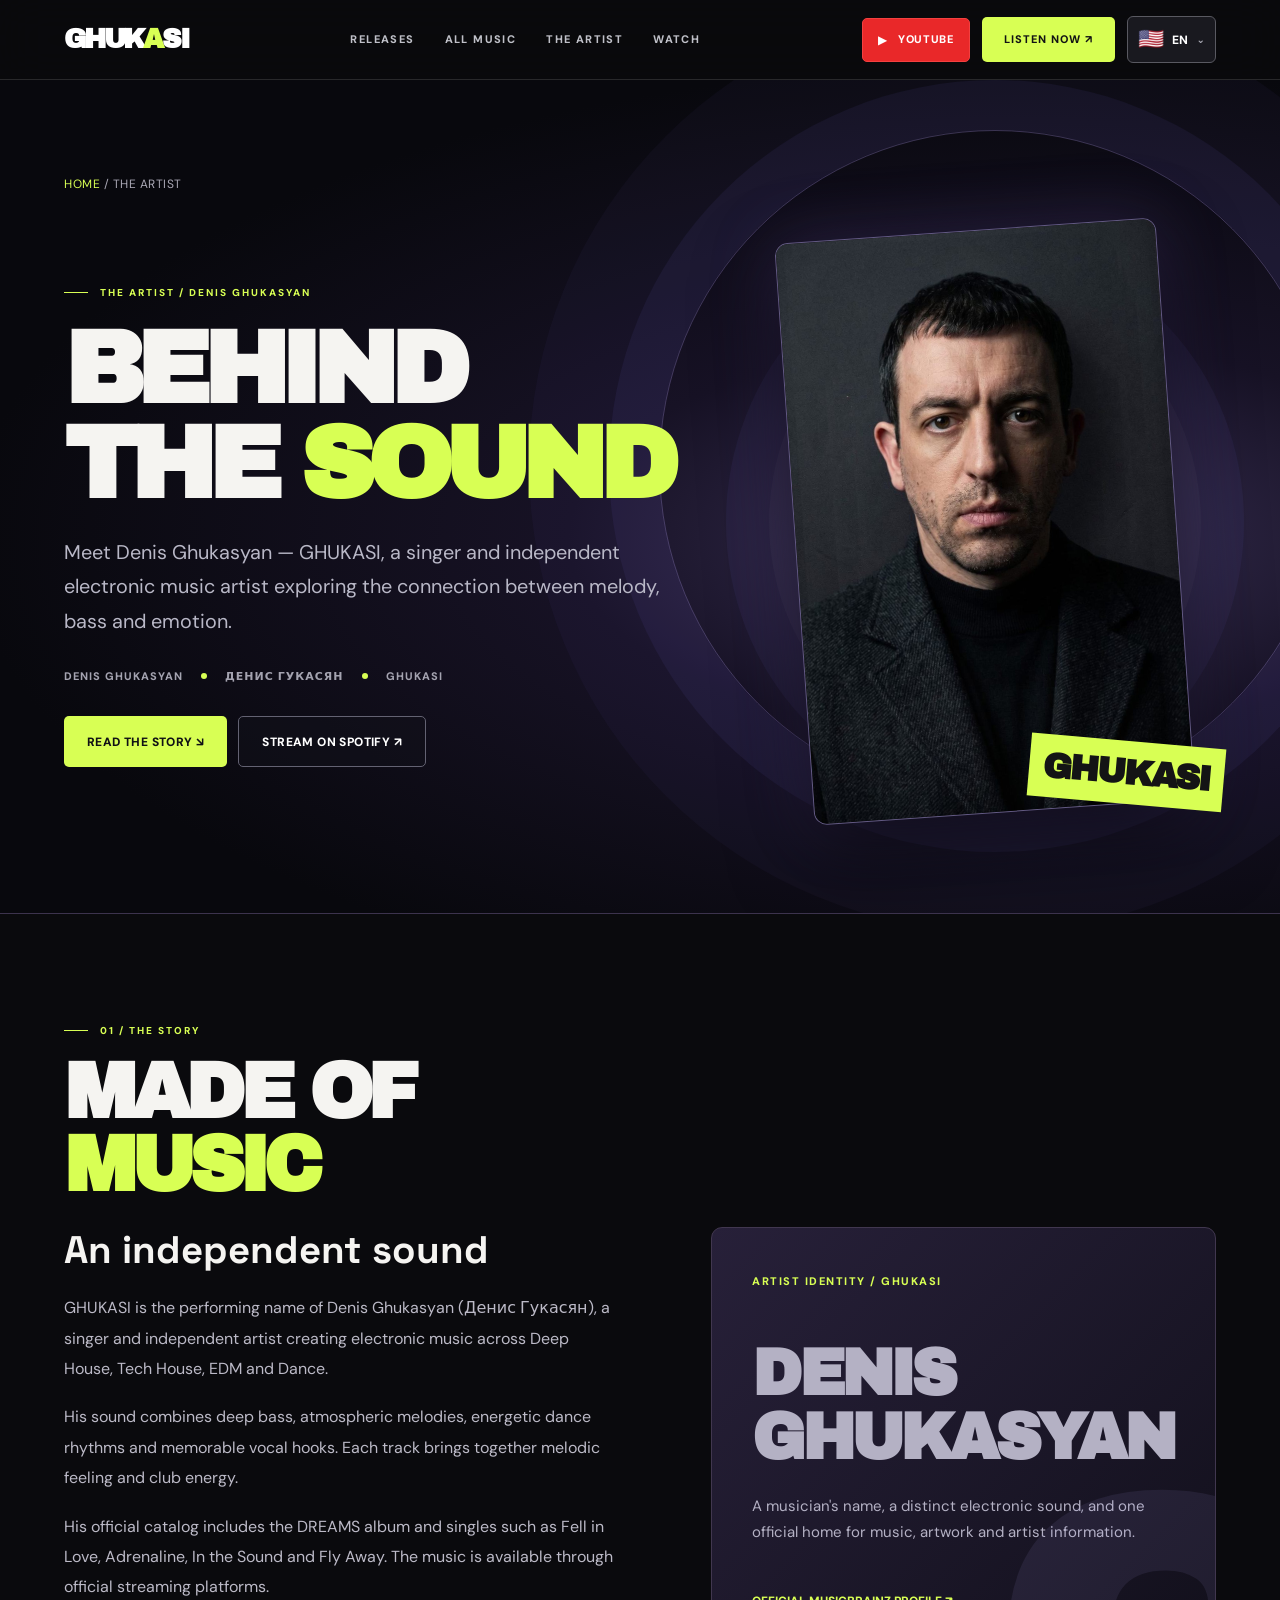
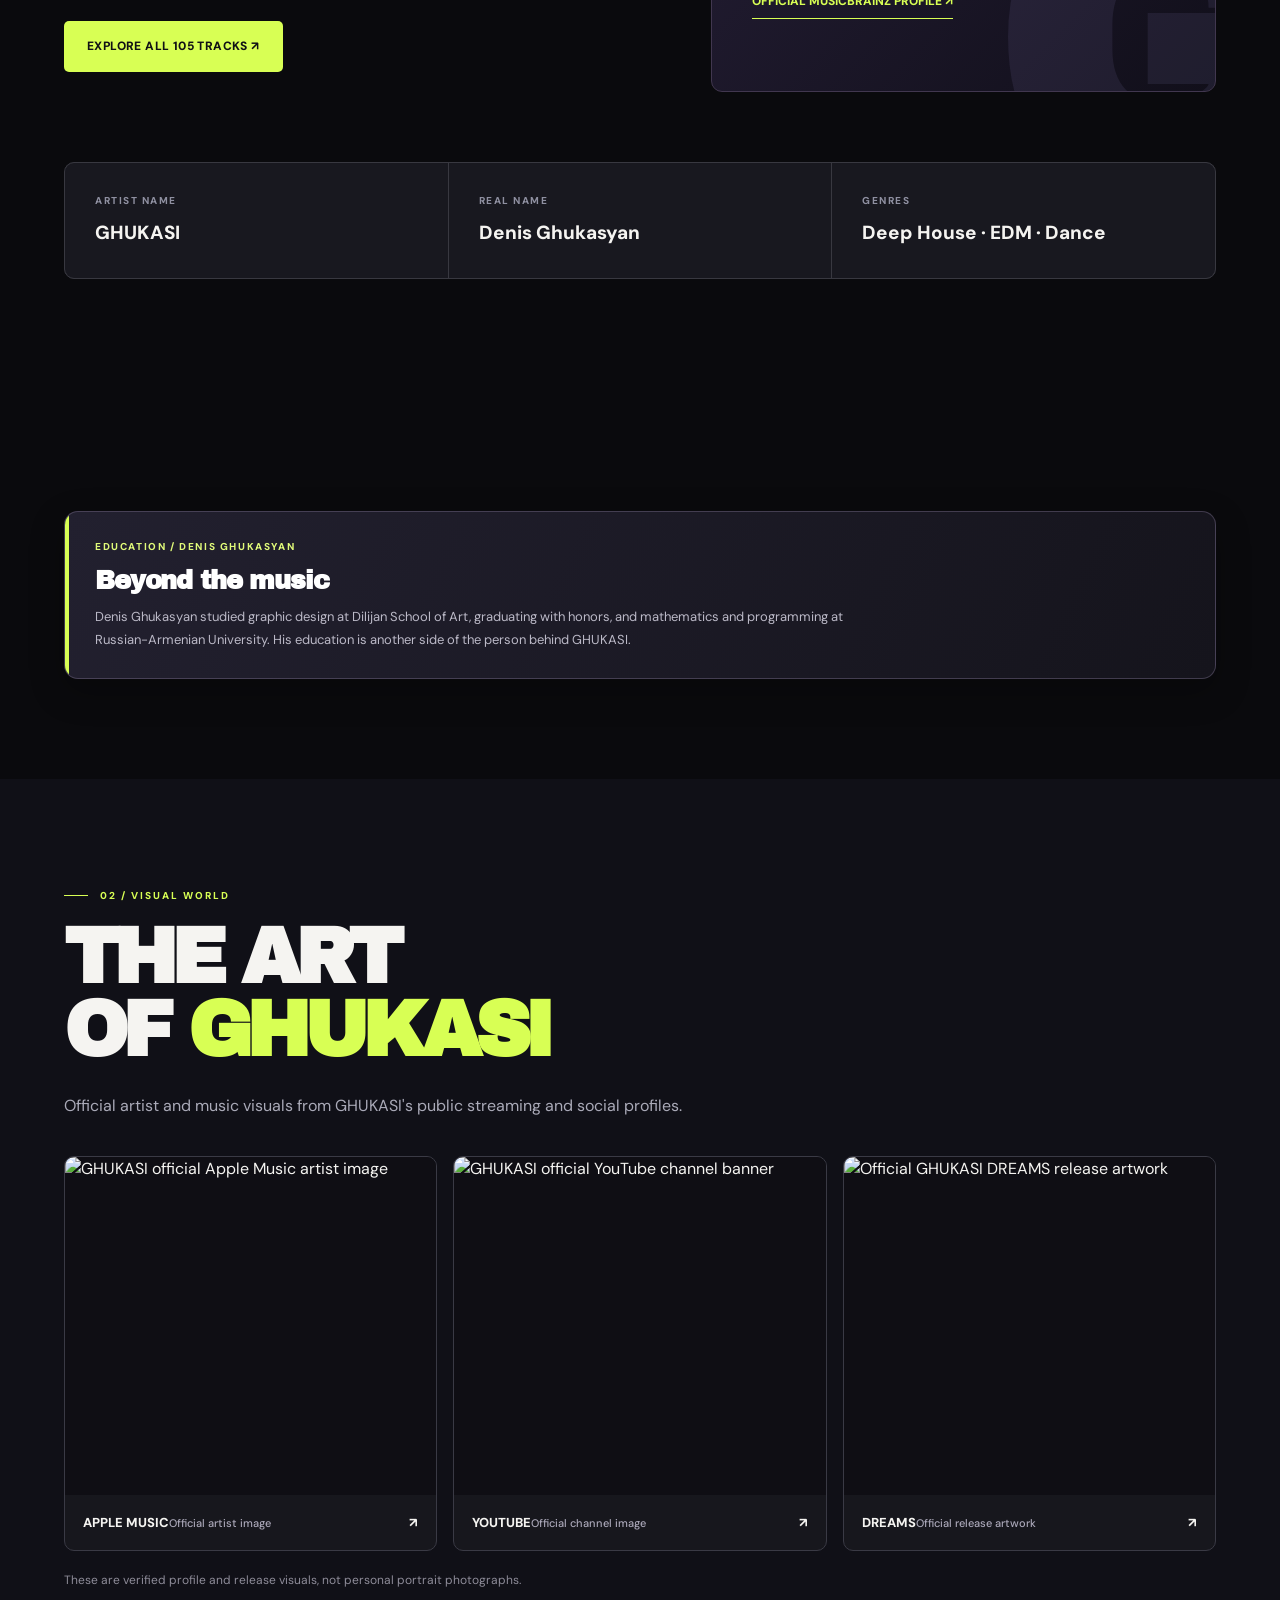
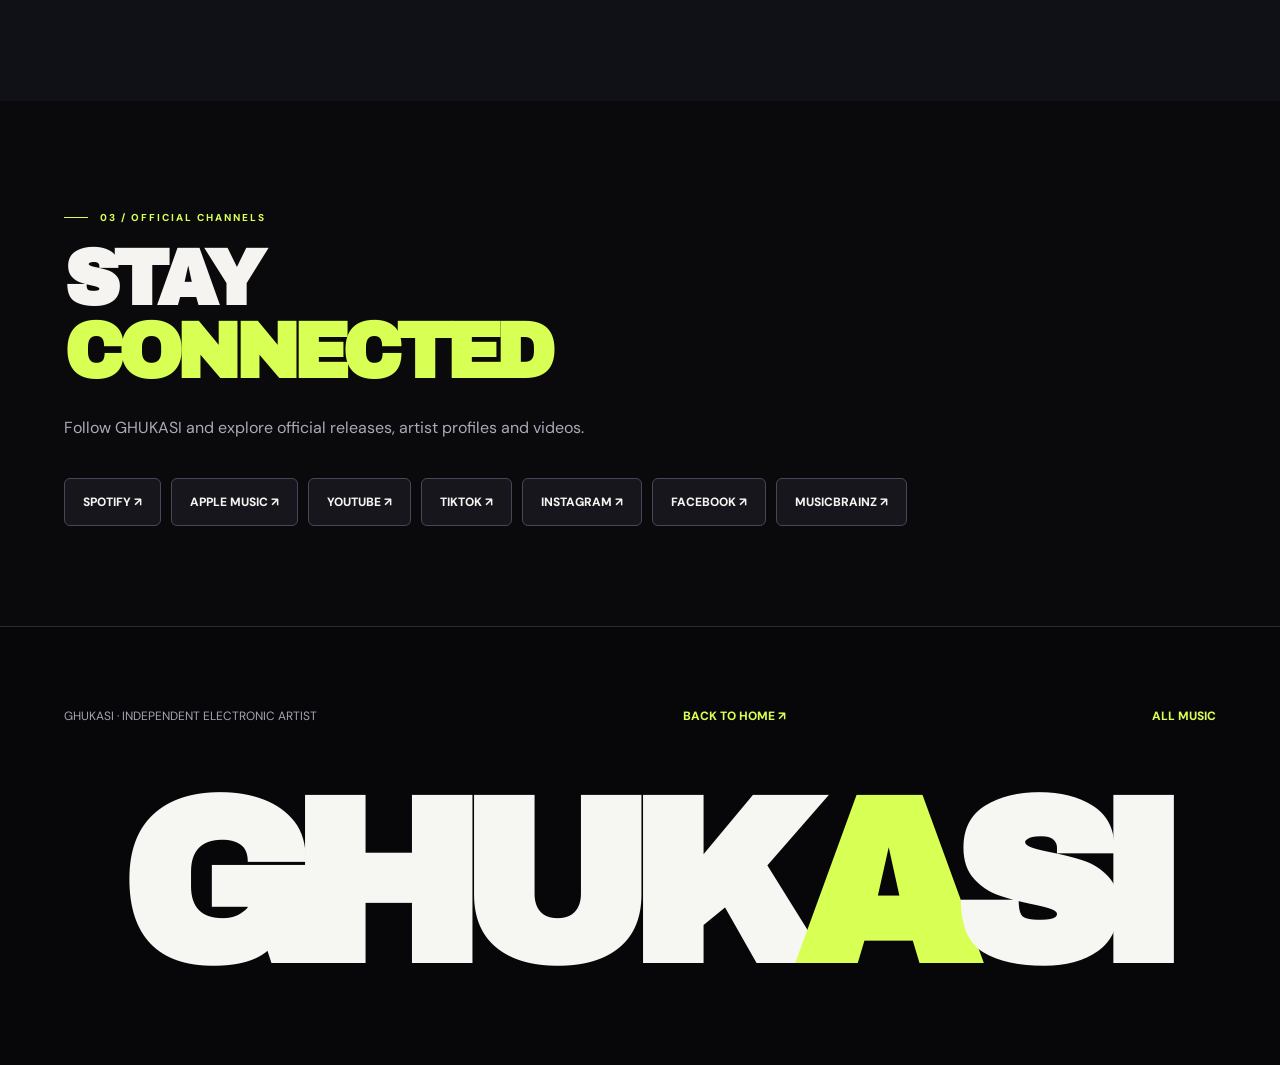
==== commit 1566db71: "Simplify GHUKASI artist biography to brief education note" ====
--- a/artist/index.html
+++ b/artist/index.html
@@ -1,29 +1,23 @@
 <!doctype html>
 <html lang="en"><head><meta charset="utf-8"><meta name="viewport" content="width=device-width,initial-scale=1">
 <title>Denis Ghukasyan — Singer & Electronic Music Artist | GHUKASI</title>
-<meta name="description" content="Denis Ghukasyan (Денис Гукасян), professionally known as GHUKASI, is a singer and electronic music artist. Official biography, music releases, LinkedIn and his separate Swiss-type CNC engineering career.">
+<meta name="description" content="Denis Ghukasyan (Денис Гукасян), professionally known as GHUKASI, is a singer and electronic music artist. Official biography, electronic music releases and the education of Denis Ghukasyan.">
 <meta name="robots" content="index,follow,max-image-preview:large"><meta name="author" content="GHUKASI · Denis Ghukasyan">
 <meta property="og:type" content="profile"><meta property="og:title" content="Denis Ghukasyan — GHUKASI | Official Artist Biography"><meta property="og:description" content="Meet Denis Ghukasyan, known as GHUKASI: singer and electronic music artist creating Deep House, Tech House, EDM and Dance.">
 <meta property="og:url" content="https://ghukasi.github.io/artist/"><meta property="og:image" content="https://ghukasi.github.io/assets/ghukasi-portrait-google.jpg"><meta property="og:image:alt" content="Stylized portrait of GHUKASI (Denis Ghukasyan)"><meta name="twitter:card" content="summary_large_image"><meta name="twitter:image" content="https://ghukasi.github.io/assets/ghukasi-portrait-google.jpg">
 <link rel="canonical" href="https://ghukasi.github.io/artist/"><meta name="theme-color" content="#0d0920">
-<script type="application/ld+json">{"@context":"https://schema.org","@graph":[{"@type":"ProfilePage","@id":"https://ghukasi.github.io/artist/#profile","url":"https://ghukasi.github.io/artist/","name":"Denis Ghukasyan (Денис Гукасян) — GHUKASI artist biography","inLanguage":["en","ru","he","hy"],"mainEntity":{"@id":"https://ghukasi.github.io/#person"},"about":{"@id":"https://ghukasi.github.io/#artist"},"primaryImageOfPage":{"@type":"ImageObject","contentUrl":"https://ghukasi.github.io/assets/ghukasi-portrait-google.jpg","width":1000,"height":1000},"dateModified":"2026-11-18"},{"@type":"Person","@id":"https://ghukasi.github.io/#person","name":"Denis Ghukasyan","alternateName":["Денис Гукасян","GHUKASI"],"description":"Denis Ghukasyan (Денис Гукасян), professionally known as GHUKASI, is a singer and independent electronic music artist creating Deep House, Tech House, EDM and Dance.","url":"https://ghukasi.github.io/artist/","image":"https://ghukasi.github.io/assets/ghukasi-portrait-google.jpg","sameAs":["https://music.apple.com/us/artist/ghukasi/1852157042","https://open.spotify.com/artist/4vx3ca1O8XIwfsjQe1ZlTK","https://www.youtube.com/channel/UCEKyHcWGafzu1ec08nU2Ppw","https://www.tiktok.com/@ghukasi","https://www.instagram.com/ghukasi_/","https://www.facebook.com/denis.ghukasyan/","https://musicbrainz.org/artist/05845eb8-4eb3-48a9-b3b4-3710c49d2fec","https://www.linkedin.com/in/denis-ghukasyan"],"identifier":{"@type":"PropertyValue","propertyID":"MusicBrainz Artist ID","value":"05845eb8-4eb3-48a9-b3b4-3710c49d2fec"},"jobTitle":["Singer","Electronic music artist"],"hasOccupation":[{"@type":"Occupation","name":"Singer"},{"@type":"Occupation","name":"Electronic music artist"},{"@type":"Occupation","name":"Swiss-type CNC programmer and setup machinist"}],"mainEntityOfPage":{"@id":"https://ghukasi.github.io/artist/#profile"},"memberOf":{"@id":"https://ghukasi.github.io/#artist"},"givenName":"Denis","familyName":"Ghukasyan"},{"@type":"BreadcrumbList","itemListElement":[{"@type":"ListItem","position":1,"name":"GHUKASI official site","item":"https://ghukasi.github.io/"},{"@type":"ListItem","position":2,"name":"Denis Ghukasyan biography","item":"https://ghukasi.github.io/artist/"}]}]}</script>
-<meta name="theme-color" content="#08080b"><link rel="preconnect" href="https://fonts.googleapis.com"><link rel="stylesheet" href="../assets/ghukasi-nocturne.css?v=4"><link rel="stylesheet" href="../assets/ghukasi-inner.css?v=7"><script defer src="../assets/ghukasi-i18n.js?v=8"></script></head>
+<script type="application/ld+json">{"@context":"https://schema.org","@graph":[{"@type":"ProfilePage","@id":"https://ghukasi.github.io/artist/#profile","url":"https://ghukasi.github.io/artist/","name":"Denis Ghukasyan (Денис Гукасян) — GHUKASI artist biography","inLanguage":["en","ru","he","hy"],"mainEntity":{"@id":"https://ghukasi.github.io/#person"},"about":{"@id":"https://ghukasi.github.io/#artist"},"primaryImageOfPage":{"@type":"ImageObject","contentUrl":"https://ghukasi.github.io/assets/ghukasi-portrait-google.jpg","width":1000,"height":1000},"dateModified":"2026-11-18"},{"@type":"Person","@id":"https://ghukasi.github.io/#person","name":"Denis Ghukasyan","alternateName":["Денис Гукасян","GHUKASI"],"description":"Denis Ghukasyan (Денис Гукасян), professionally known as GHUKASI, is a singer and independent electronic music artist creating Deep House, Tech House, EDM and Dance.","url":"https://ghukasi.github.io/artist/","image":"https://ghukasi.github.io/assets/ghukasi-portrait-google.jpg","sameAs":["https://music.apple.com/us/artist/ghukasi/1852157042","https://open.spotify.com/artist/4vx3ca1O8XIwfsjQe1ZlTK","https://www.youtube.com/channel/UCEKyHcWGafzu1ec08nU2Ppw","https://www.tiktok.com/@ghukasi","https://www.instagram.com/ghukasi_/","https://www.facebook.com/denis.ghukasyan/","https://musicbrainz.org/artist/05845eb8-4eb3-48a9-b3b4-3710c49d2fec","https://www.linkedin.com/in/denis-ghukasyan"],"identifier":{"@type":"PropertyValue","propertyID":"MusicBrainz Artist ID","value":"05845eb8-4eb3-48a9-b3b4-3710c49d2fec"},"jobTitle":["Singer","Electronic music artist"],"hasOccupation":[{"@type":"Occupation","name":"Singer"},{"@type":"Occupation","name":"Electronic music artist"}],"mainEntityOfPage":{"@id":"https://ghukasi.github.io/artist/#profile"},"memberOf":{"@id":"https://ghukasi.github.io/#artist"},"givenName":"Denis","familyName":"Ghukasyan"},{"@type":"BreadcrumbList","itemListElement":[{"@type":"ListItem","position":1,"name":"GHUKASI official site","item":"https://ghukasi.github.io/"},{"@type":"ListItem","position":2,"name":"Denis Ghukasyan biography","item":"https://ghukasi.github.io/artist/"}]}]}</script>
+<meta name="theme-color" content="#08080b"><link rel="preconnect" href="https://fonts.googleapis.com"><link rel="stylesheet" href="../assets/ghukasi-nocturne.css?v=4"><link rel="stylesheet" href="../assets/ghukasi-inner.css?v=8"><script defer src="../assets/ghukasi-i18n.js?v=9"></script></head>
 <body><header class="header"><a class="logo" href="https://ghukasi.github.io/" aria-label="GHUKASI home">GHUK<span class="logo-o">A</span>SI</a><nav aria-label="Main navigation"><a href="https://ghukasi.github.io/#music" data-i18n="navReleases">RELEASES</a><a href="https://ghukasi.github.io/music/" data-i18n="navCatalog">ALL MUSIC</a><a href="https://ghukasi.github.io/artist/" data-i18n="navArtist">THE ARTIST</a><a href="https://ghukasi.github.io/#video" data-i18n="navVideos">WATCH</a></nav><div class="header-right"><a class="header-youtube" href="https://www.youtube.com/channel/UCEKyHcWGafzu1ec08nU2Ppw" target="_blank" rel="noopener noreferrer" aria-label="GHUKASI on YouTube"><span aria-hidden="true">▶</span><span class="header-youtube-label">YOUTUBE</span></a><a class="header-cta" href="https://open.spotify.com/artist/4vx3ca1O8XIwfsjQe1ZlTK" target="_blank" rel="noopener noreferrer" data-i18n="navListen">LISTEN NOW ↗</a><details class="mobile-menu"><summary data-i18n="menu">MENU ☰</summary><div class="mobile-panel"><a href="https://ghukasi.github.io/" data-i18n="navHome">HOME</a><a href="https://ghukasi.github.io/music/" data-i18n="navCatalog">ALL MUSIC</a><a href="https://ghukasi.github.io/#video" data-i18n="navVideos">WATCH</a></div></details></div></header>
 <main>
 <section class="sub-hero"><div class="content-wrap"><div class="breadcrumb"><a href="https://ghukasi.github.io/" data-i18n="navHome">HOME</a> / <span data-i18n="navArtist">THE ARTIST</span></div><div class="split"><div class="copy"><span class="section-tag" data-i18n="bioEyebrow">THE ARTIST / DENIS GHUKASYAN</span><h1 data-i18n-html="bioHeroTitle">BEHIND<br>THE <em>SOUND</em></h1><p class="desc" data-i18n="bioHeroDesc">Meet Denis Ghukasyan — GHUKASI, a singer and independent electronic music artist exploring the connection between melody, bass and emotion.</p><div class="sub-meta"><span>DENIS GHUKASYAN</span><i aria-hidden="true"></i><span>ДЕНИС ГУКАСЯН</span><i aria-hidden="true"></i><span>GHUKASI</span></div><div class="action-row"><a class="btn primary" href="#story" data-i18n="bioRead">READ THE STORY ↘</a><a class="btn ghost" href="https://open.spotify.com/artist/4vx3ca1O8XIwfsjQe1ZlTK" target="_blank" rel="noopener noreferrer" data-i18n="streamSpotify">STREAM ON SPOTIFY ↗</a></div></div><div class="hero-artwork portrait"><a class="portrait-link" href="../assets/ghukasi-portrait.jpg" target="_blank" rel="noopener noreferrer" aria-label="View GHUKASI artist portrait"><img src="../assets/ghukasi-portrait.jpg" alt="Stylized portrait of GHUKASI (Denis Ghukasyan)" width="900" height="1613" fetchpriority="high" decoding="async"></a></div></div></div></section>
 <section class="sub-section" id="story"><div class="content-wrap"><span class="section-tag" data-i18n="bioStoryTag">01 / THE STORY</span><h2 data-i18n-html="bioStoryTitle">MADE OF<br><em>MUSIC</em></h2><div class="bio-grid"><article><h3 data-i18n="bioAboutTitle">An independent sound</h3><p data-i18n="bioParaOne">GHUKASI is the performing name of Denis Ghukasyan (Денис Гукасян), a singer and independent artist creating electronic music across Deep House, Tech House, EDM and Dance.</p><p data-i18n="bioParaTwo">His sound combines deep bass, atmospheric melodies, energetic dance rhythms and memorable vocal hooks. Each track brings together melodic feeling and club energy.</p><p data-i18n="bioParaThree">His official catalog includes the DREAMS album and singles such as Fell in Love, Adrenaline, In the Sound and Fly Away. The music is available through official streaming platforms.</p><p><a class="btn primary" href="https://ghukasi.github.io/music/" data-i18n="bioAllMusic">EXPLORE ALL 105 TRACKS ↗</a></p></article><aside class="bio-identity-card"><span class="card-tag" data-i18n="bioIdentityTag">ARTIST IDENTITY / GHUKASI</span><p class="name">DENIS<br>GHUKASYAN</p><p data-i18n="bioIdentityText">A musician's name, a distinct electronic sound, and one official home for music, artwork and artist information.</p><a class="cta" href="https://musicbrainz.org/artist/05845eb8-4eb3-48a9-b3b4-3710c49d2fec" target="_blank" rel="noopener noreferrer" data-i18n="bioMusicBrainz">OFFICIAL MUSICBRAINZ PROFILE ↗</a></aside></div><div class="facts-strip"><div><span data-i18n="bioFactArtist">ARTIST NAME</span><strong>GHUKASI</strong></div><div><span data-i18n="bioFactReal">REAL NAME</span><strong>Denis Ghukasyan</strong></div><div><span data-i18n="bioFactGenre">GENRES</span><strong>Deep House · EDM · Dance</strong></div></div></div></section>
 <section class="sub-section" id="professional-background" aria-labelledby="career-heading"><div class="content-wrap">
-<div class="artist-career-note">
-<div><span class="career-eyebrow" data-i18n="bioCareerTag">DENIS GHUKASYAN / PROFESSIONAL BACKGROUND</span>
+<div class="artist-career-note artist-education-note"><div>
+<span class="career-eyebrow" data-i18n="bioCareerTag">EDUCATION / DENIS GHUKASYAN</span>
 <h3 id="career-heading" data-i18n="bioCareerTitle">Beyond the music</h3>
-<p data-i18n="bioCareerDesc">Alongside GHUKASI, Denis Ghukasyan has a professional background in precision manufacturing. He specializes in programming and setting up Swiss-type CNC lathes, tooling, process optimization and production troubleshooting. This is a distinct side of his career, separate from his independent music project.</p></div>
-<a class="career-link" href="https://www.linkedin.com/in/denis-ghukasyan" target="_blank" rel="noopener noreferrer" data-i18n="bioCareerLink">LINKEDIN PROFESSIONAL PROFILE ↗</a>
-</div>
-<div class="career-facts" aria-label="Denis Ghukasyan technical career highlights">
-<div class="career-fact"><span class="career-fact-label">2016–2024 · ISRAMAT LTD</span><p data-i18n="bioCareerFact1">Advanced from Swiss-type CNC machine operation to programming, machine setup and shift leadership in precision manufacturing.</p></div>
-<div class="career-fact"><span class="career-fact-label">SWISS-TYPE CNC</span><p data-i18n="bioCareerFact2">Hands-on experience with CNC programming, tooling, machine changeovers, cycle-time optimization and quality-focused production.</p></div>
-<div class="career-fact"><span class="career-fact-label">LINKEDIN · PROFESSIONAL PROFILE</span><p data-i18n="bioCareerFact3">Public LinkedIn listings associate Denis with Asher Metal Industries (1997) LTD. Visit LinkedIn for the latest professional details.</p></div>
-</div>
+<p data-i18n="bioCareerDesc">Denis Ghukasyan studied graphic design at Dilijan School of Art, graduating with honors, and mathematics and programming at Russian-Armenian University. His education is another side of the person behind GHUKASI.</p>
+</div></div>
 </div></section>
 <section class="sub-section" style="background:#101017" id="visuals"><div class="content-wrap"><span class="section-tag" data-i18n="bioVisualTag">02 / VISUAL WORLD</span><h2 data-i18n-html="bioVisualTitle">THE ART<br>OF <em>GHUKASI</em></h2><p class="description" data-i18n="bioVisualIntro">Official artist and music visuals from GHUKASI's public streaming and social profiles.</p><div class="official-visuals"><a class="official-visual" href="https://music.apple.com/us/artist/ghukasi/1852157042" target="_blank" rel="noopener noreferrer"><img src="https://is1-ssl.mzstatic.com/image/thumb/AMCArtistImages221/v4/0f/7b/18/0f7b180c-9f27-109a-a3fd-aca00919376b/ami-identity-3638d55d2e400cbe93e1321c8c699f6a-2025-12-02T06-07-00.214Z_cropped.png/1000x1000bb.png" loading="lazy" alt="GHUKASI official Apple Music artist image"><span class="card-info"><span>APPLE MUSIC<small data-i18n="bioVisualProfile">Official artist image</small></span><span>↗</span></span></a><a class="official-visual" href="https://www.youtube.com/channel/UCEKyHcWGafzu1ec08nU2Ppw" target="_blank" rel="noopener noreferrer"><img src="https://yt3.googleusercontent.com/LRvwkYbaN_E2zhhYgUoLwrKrEs8uc87mQyJNNxYJgJ6V3pkX6jCQdKR7KXG0-kPV-P1BpwxDTw=w2560-fcrop64=1,00005a57ffffa5a8-k-c0xffffffff-no-nd-rj" loading="lazy" alt="GHUKASI official YouTube channel banner"><span class="card-info"><span>YOUTUBE<small data-i18n="bioVisualChannel">Official channel image</small></span><span>↗</span></span></a><a class="official-visual" href="https://music.apple.com/us/album/dreams/1869832022" target="_blank" rel="noopener noreferrer"><img src="https://is1-ssl.mzstatic.com/image/thumb/Music211/v4/7e/2d/8e/7e2d8eeb-3a7a-3086-c8b0-652e4b185c83/artwork.jpg/600x600bb.jpg" loading="lazy" alt="Official GHUKASI DREAMS release artwork"><span class="card-info"><span>DREAMS<small data-i18n="bioVisualAlbum">Official release artwork</small></span><span>↗</span></span></a></div><p class="official-visuals-note" data-i18n="bioVisualNote">These are verified profile and release visuals, not personal portrait photographs.</p></div></section>
 <section class="sub-section" id="connect"><div class="content-wrap"><span class="section-tag" data-i18n="bioConnectTag">03 / OFFICIAL CHANNELS</span><h2 data-i18n-html="bioConnectTitle">STAY<br><em>CONNECTED</em></h2><p class="description" data-i18n="bioConnectDesc">Follow GHUKASI and explore official releases, artist profiles and videos.</p><div class="bands"><a href="https://open.spotify.com/artist/4vx3ca1O8XIwfsjQe1ZlTK" target="_blank" rel="noopener noreferrer">SPOTIFY ↗</a><a href="https://music.apple.com/us/artist/ghukasi/1852157042" target="_blank" rel="noopener noreferrer">APPLE MUSIC ↗</a><a href="https://www.youtube.com/channel/UCEKyHcWGafzu1ec08nU2Ppw" target="_blank" rel="noopener noreferrer">YOUTUBE ↗</a><a href="https://www.tiktok.com/@ghukasi" target="_blank" rel="noopener noreferrer">TIKTOK ↗</a><a href="https://www.instagram.com/ghukasi_/" target="_blank" rel="noopener noreferrer">INSTAGRAM ↗</a><a href="https://www.facebook.com/denis.ghukasyan/" target="_blank" rel="noopener noreferrer">FACEBOOK ↗</a><a href="https://musicbrainz.org/artist/05845eb8-4eb3-48a9-b3b4-3710c49d2fec" target="_blank" rel="noopener noreferrer">MUSICBRAINZ ↗</a></div></div></section>
--- a/assets/ghukasi-inner.css
+++ b/assets/ghukasi-inner.css
@@ -213,3 +213,11 @@
 .artist-career-note .career-link:hover{background:#e6ff8319;transform:translateY(-2px)}
 .bio-grid .native-name{display:block;font-size:14px;font-weight:600;color:#b7b2cf;letter-spacing:0;margin-top:7px}
 @media(max-width:740px){.artist-career-note{grid-template-columns:1fr;padding:23px 19px;gap:17px}.artist-career-note .career-link{white-space:normal;justify-self:start;text-align:center}}
+
+/* LinkedIn-informed technical career highlights on artist biography */
+.career-facts{display:grid;grid-template-columns:repeat(3,minmax(0,1fr));gap:13px;margin-top:14px}
+.career-fact{border:1px solid #66617c70;border-radius:12px;background:linear-gradient(145deg,#181823,#111119);padding:20px 21px;min-width:0}
+.career-fact-label{display:block;color:#dcff80;font:800 11px/1.4 'Archivo Black',sans-serif;letter-spacing:.04em;margin-bottom:12px;overflow-wrap:anywhere}
+.career-fact p{margin:0;color:#c5c3d0;font-size:13px;line-height:1.75}
+html[dir=rtl] .career-fact{text-align:right}
+@media(max-width:800px){.career-facts{grid-template-columns:1fr}.career-fact{padding:19px}}
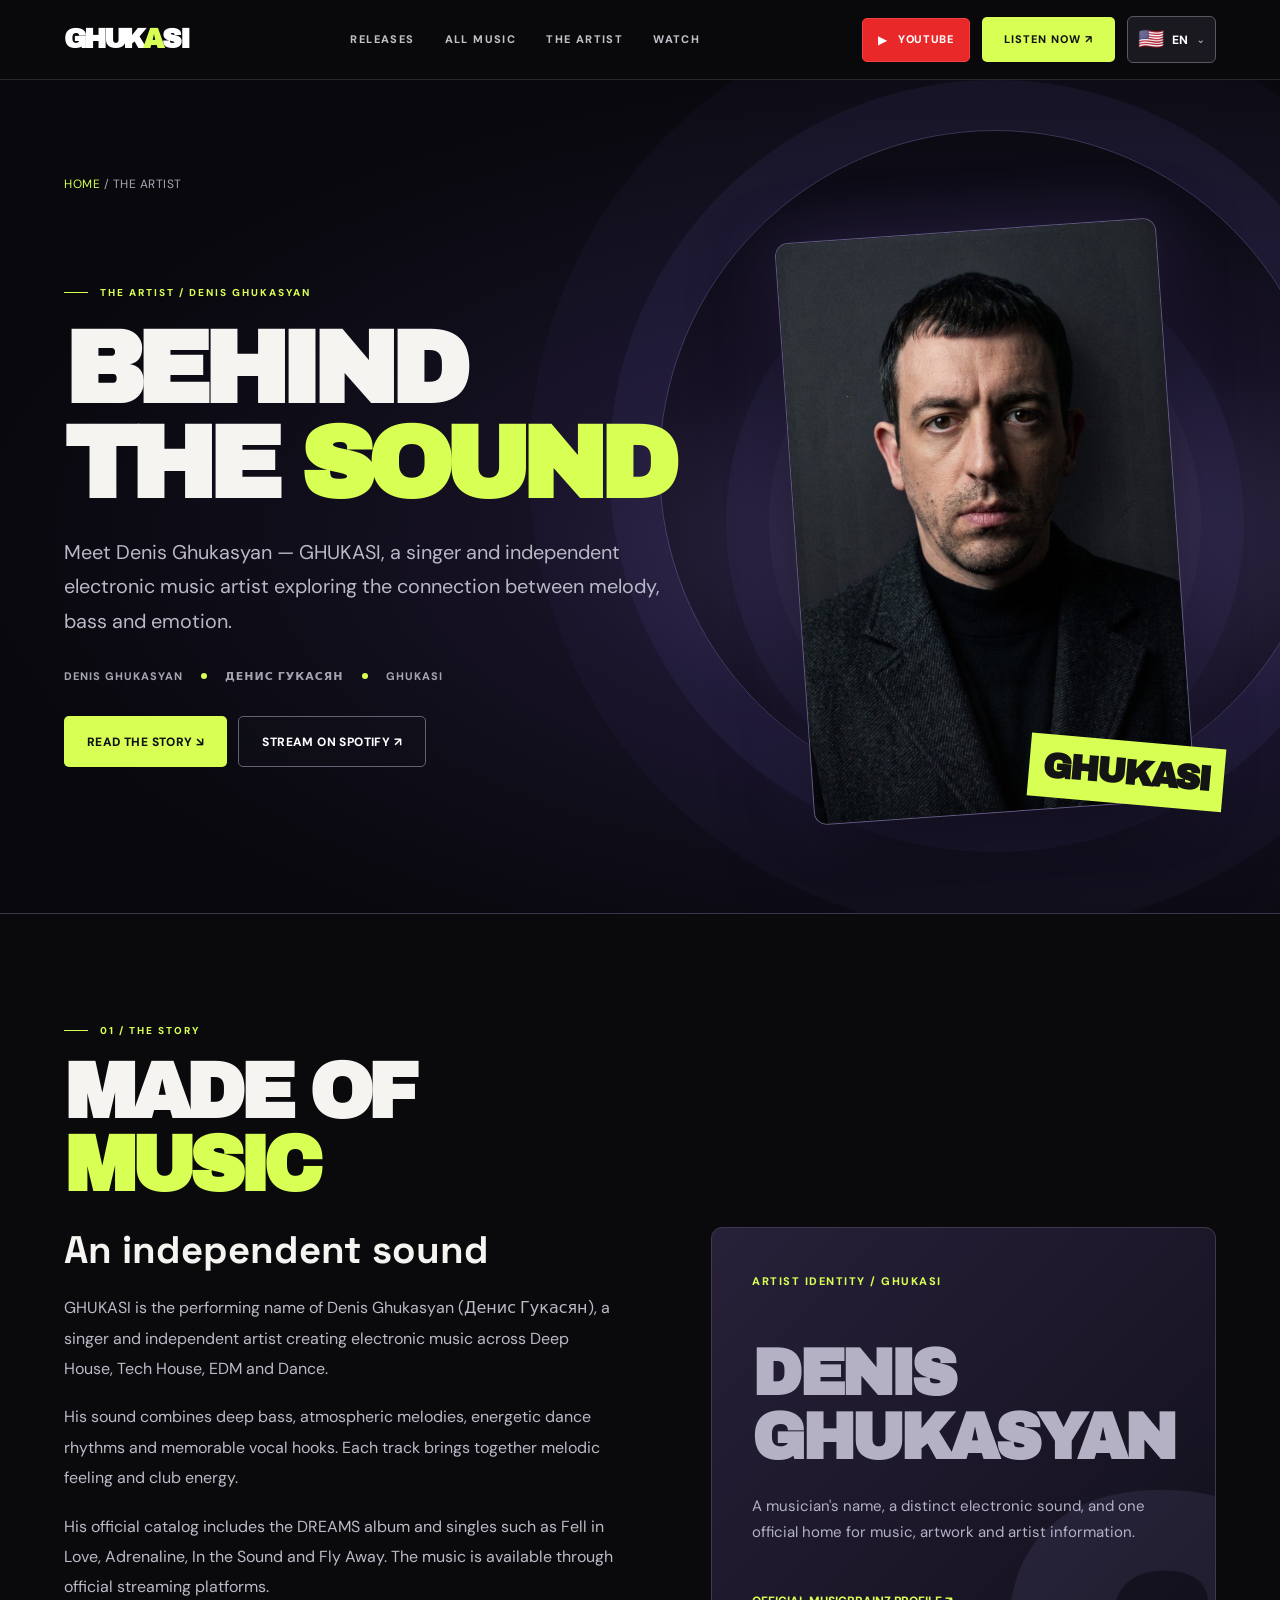
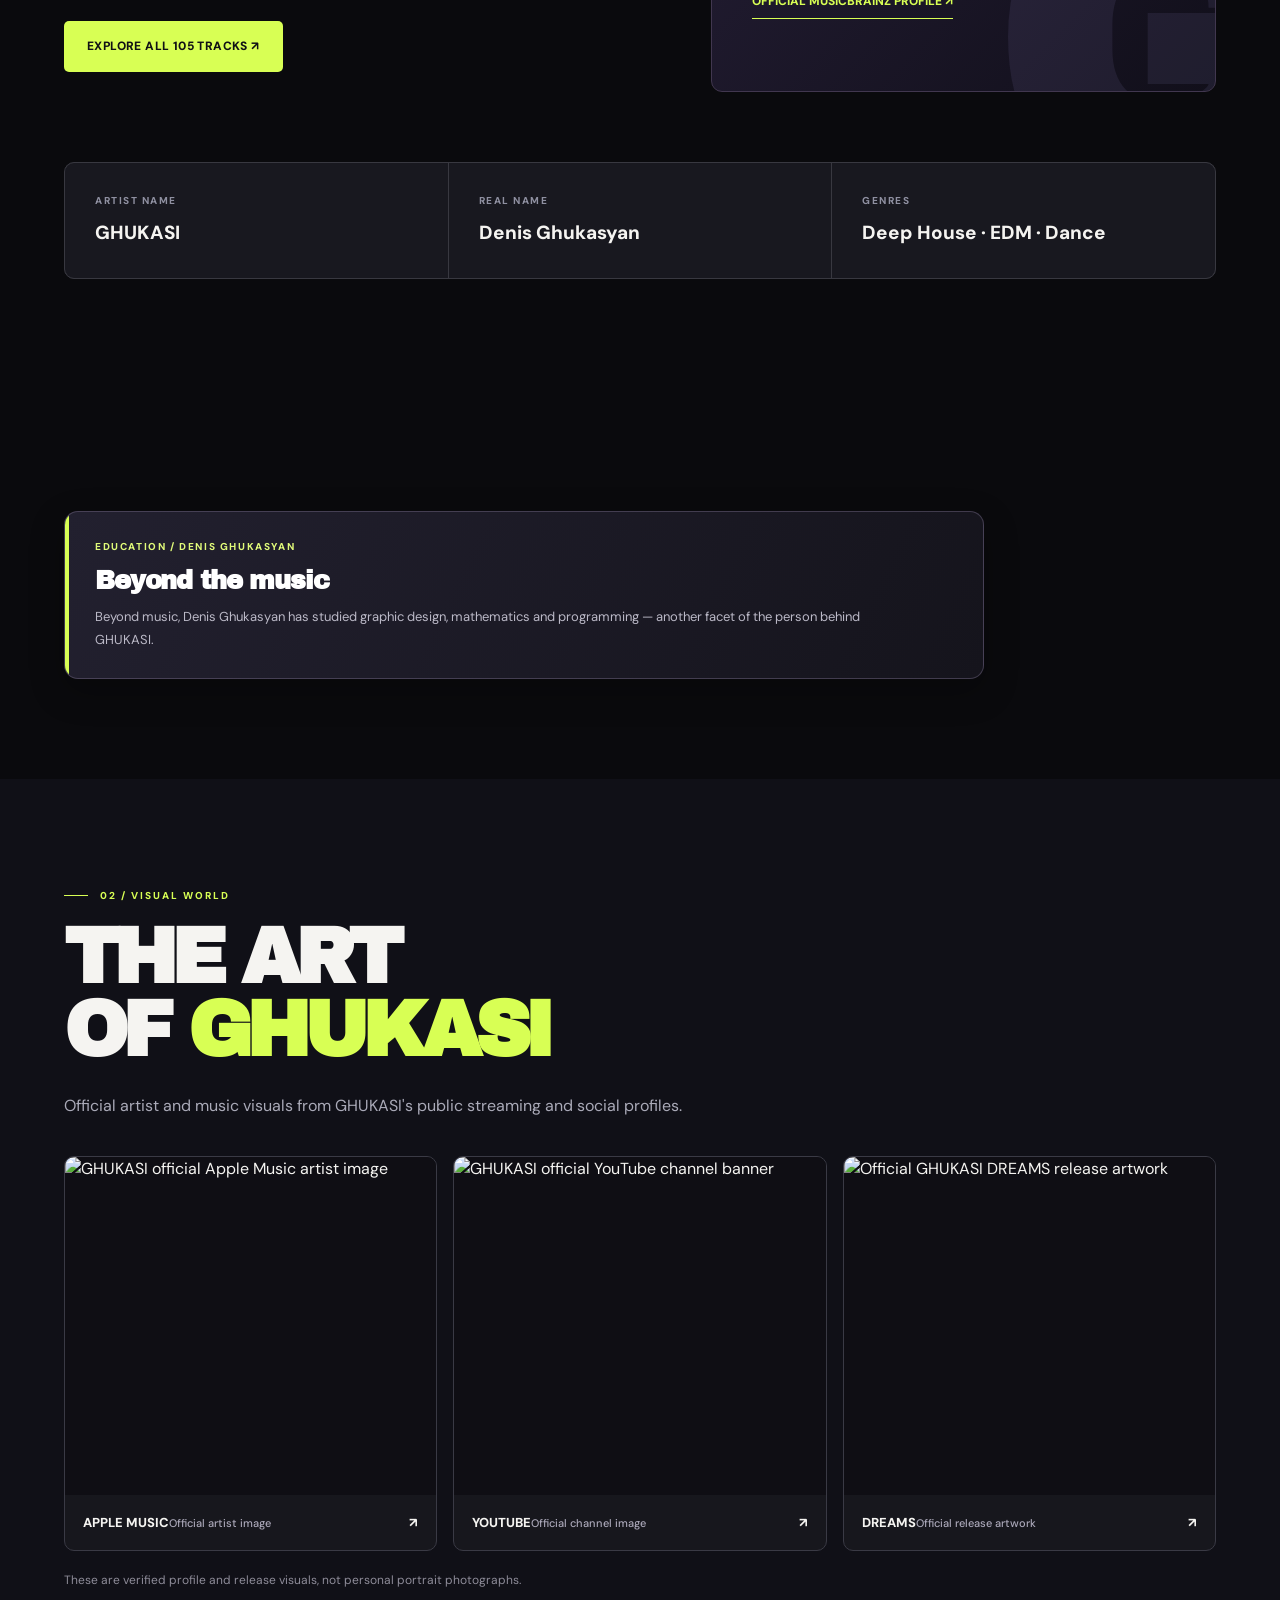
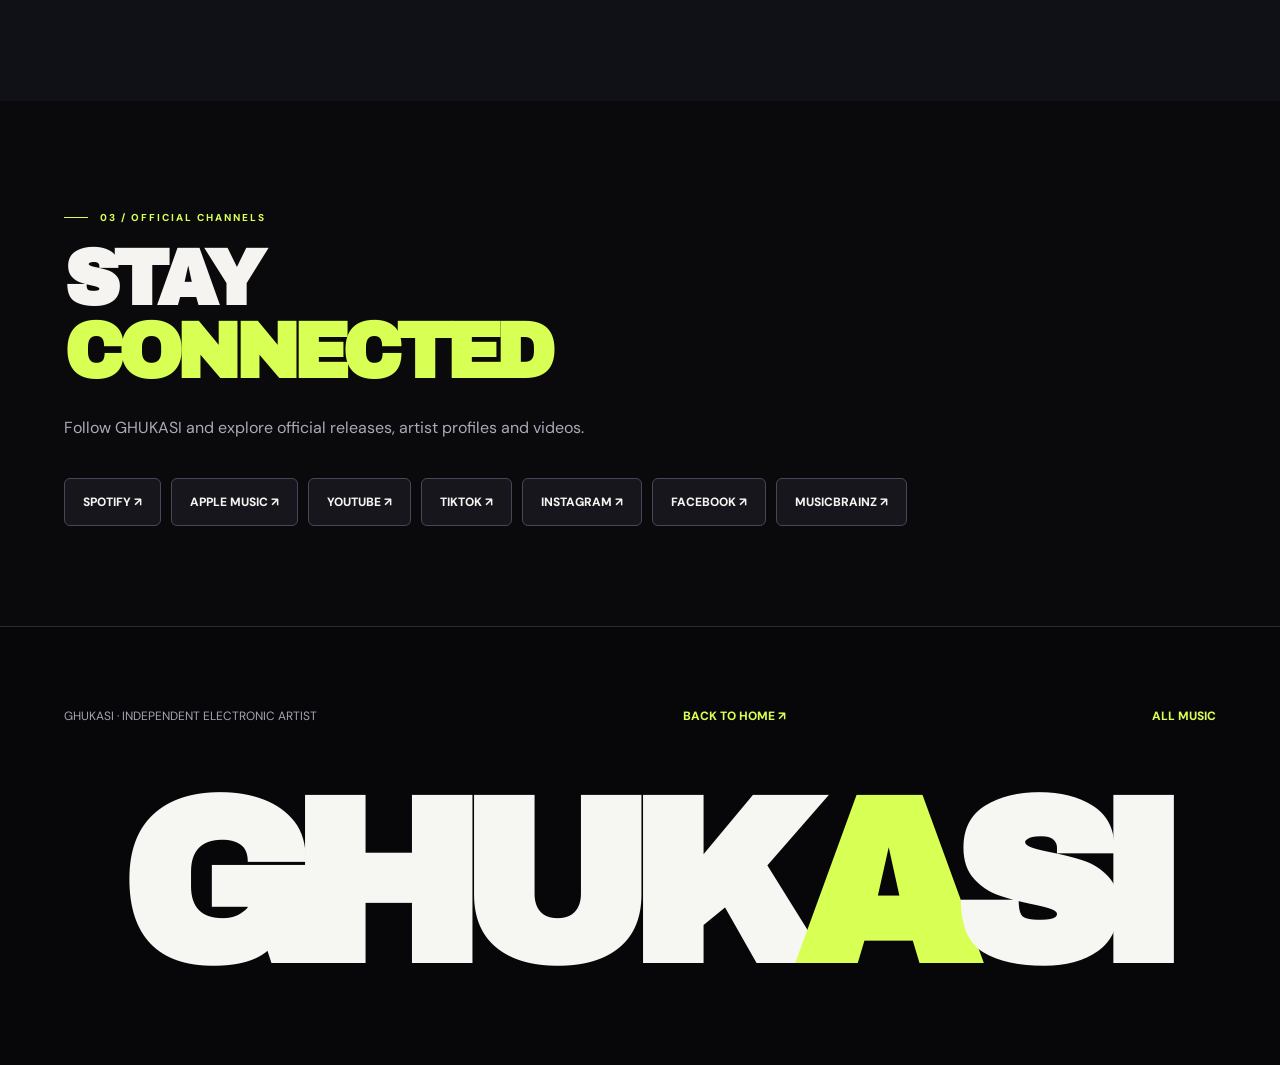
==== commit 412ab57e: "Simplify GHUKASI education text and refresh translations" ====
--- a/artist/index.html
+++ b/artist/index.html
@@ -7,7 +7,7 @@
 <meta property="og:url" content="https://ghukasi.github.io/artist/"><meta property="og:image" content="https://ghukasi.github.io/assets/ghukasi-portrait-google.jpg"><meta property="og:image:alt" content="Stylized portrait of GHUKASI (Denis Ghukasyan)"><meta name="twitter:card" content="summary_large_image"><meta name="twitter:image" content="https://ghukasi.github.io/assets/ghukasi-portrait-google.jpg">
 <link rel="canonical" href="https://ghukasi.github.io/artist/"><meta name="theme-color" content="#0d0920">
 <script type="application/ld+json">{"@context":"https://schema.org","@graph":[{"@type":"ProfilePage","@id":"https://ghukasi.github.io/artist/#profile","url":"https://ghukasi.github.io/artist/","name":"Denis Ghukasyan (Денис Гукасян) — GHUKASI artist biography","inLanguage":["en","ru","he","hy"],"mainEntity":{"@id":"https://ghukasi.github.io/#person"},"about":{"@id":"https://ghukasi.github.io/#artist"},"primaryImageOfPage":{"@type":"ImageObject","contentUrl":"https://ghukasi.github.io/assets/ghukasi-portrait-google.jpg","width":1000,"height":1000},"dateModified":"2026-11-18"},{"@type":"Person","@id":"https://ghukasi.github.io/#person","name":"Denis Ghukasyan","alternateName":["Денис Гукасян","GHUKASI"],"description":"Denis Ghukasyan (Денис Гукасян), professionally known as GHUKASI, is a singer and independent electronic music artist creating Deep House, Tech House, EDM and Dance.","url":"https://ghukasi.github.io/artist/","image":"https://ghukasi.github.io/assets/ghukasi-portrait-google.jpg","sameAs":["https://music.apple.com/us/artist/ghukasi/1852157042","https://open.spotify.com/artist/4vx3ca1O8XIwfsjQe1ZlTK","https://www.youtube.com/channel/UCEKyHcWGafzu1ec08nU2Ppw","https://www.tiktok.com/@ghukasi","https://www.instagram.com/ghukasi_/","https://www.facebook.com/denis.ghukasyan/","https://musicbrainz.org/artist/05845eb8-4eb3-48a9-b3b4-3710c49d2fec","https://www.linkedin.com/in/denis-ghukasyan"],"identifier":{"@type":"PropertyValue","propertyID":"MusicBrainz Artist ID","value":"05845eb8-4eb3-48a9-b3b4-3710c49d2fec"},"jobTitle":["Singer","Electronic music artist"],"hasOccupation":[{"@type":"Occupation","name":"Singer"},{"@type":"Occupation","name":"Electronic music artist"}],"mainEntityOfPage":{"@id":"https://ghukasi.github.io/artist/#profile"},"memberOf":{"@id":"https://ghukasi.github.io/#artist"},"givenName":"Denis","familyName":"Ghukasyan"},{"@type":"BreadcrumbList","itemListElement":[{"@type":"ListItem","position":1,"name":"GHUKASI official site","item":"https://ghukasi.github.io/"},{"@type":"ListItem","position":2,"name":"Denis Ghukasyan biography","item":"https://ghukasi.github.io/artist/"}]}]}</script>
-<meta name="theme-color" content="#08080b"><link rel="preconnect" href="https://fonts.googleapis.com"><link rel="stylesheet" href="../assets/ghukasi-nocturne.css?v=4"><link rel="stylesheet" href="../assets/ghukasi-inner.css?v=8"><script defer src="../assets/ghukasi-i18n.js?v=9"></script></head>
+<meta name="theme-color" content="#08080b"><link rel="preconnect" href="https://fonts.googleapis.com"><link rel="stylesheet" href="../assets/ghukasi-nocturne.css?v=4"><link rel="stylesheet" href="../assets/ghukasi-inner.css?v=8"><script defer src="../assets/ghukasi-i18n.js?v=10"></script></head>
 <body><header class="header"><a class="logo" href="https://ghukasi.github.io/" aria-label="GHUKASI home">GHUK<span class="logo-o">A</span>SI</a><nav aria-label="Main navigation"><a href="https://ghukasi.github.io/#music" data-i18n="navReleases">RELEASES</a><a href="https://ghukasi.github.io/music/" data-i18n="navCatalog">ALL MUSIC</a><a href="https://ghukasi.github.io/artist/" data-i18n="navArtist">THE ARTIST</a><a href="https://ghukasi.github.io/#video" data-i18n="navVideos">WATCH</a></nav><div class="header-right"><a class="header-youtube" href="https://www.youtube.com/channel/UCEKyHcWGafzu1ec08nU2Ppw" target="_blank" rel="noopener noreferrer" aria-label="GHUKASI on YouTube"><span aria-hidden="true">▶</span><span class="header-youtube-label">YOUTUBE</span></a><a class="header-cta" href="https://open.spotify.com/artist/4vx3ca1O8XIwfsjQe1ZlTK" target="_blank" rel="noopener noreferrer" data-i18n="navListen">LISTEN NOW ↗</a><details class="mobile-menu"><summary data-i18n="menu">MENU ☰</summary><div class="mobile-panel"><a href="https://ghukasi.github.io/" data-i18n="navHome">HOME</a><a href="https://ghukasi.github.io/music/" data-i18n="navCatalog">ALL MUSIC</a><a href="https://ghukasi.github.io/#video" data-i18n="navVideos">WATCH</a></div></details></div></header>
 <main>
 <section class="sub-hero"><div class="content-wrap"><div class="breadcrumb"><a href="https://ghukasi.github.io/" data-i18n="navHome">HOME</a> / <span data-i18n="navArtist">THE ARTIST</span></div><div class="split"><div class="copy"><span class="section-tag" data-i18n="bioEyebrow">THE ARTIST / DENIS GHUKASYAN</span><h1 data-i18n-html="bioHeroTitle">BEHIND<br>THE <em>SOUND</em></h1><p class="desc" data-i18n="bioHeroDesc">Meet Denis Ghukasyan — GHUKASI, a singer and independent electronic music artist exploring the connection between melody, bass and emotion.</p><div class="sub-meta"><span>DENIS GHUKASYAN</span><i aria-hidden="true"></i><span>ДЕНИС ГУКАСЯН</span><i aria-hidden="true"></i><span>GHUKASI</span></div><div class="action-row"><a class="btn primary" href="#story" data-i18n="bioRead">READ THE STORY ↘</a><a class="btn ghost" href="https://open.spotify.com/artist/4vx3ca1O8XIwfsjQe1ZlTK" target="_blank" rel="noopener noreferrer" data-i18n="streamSpotify">STREAM ON SPOTIFY ↗</a></div></div><div class="hero-artwork portrait"><a class="portrait-link" href="../assets/ghukasi-portrait.jpg" target="_blank" rel="noopener noreferrer" aria-label="View GHUKASI artist portrait"><img src="../assets/ghukasi-portrait.jpg" alt="Stylized portrait of GHUKASI (Denis Ghukasyan)" width="900" height="1613" fetchpriority="high" decoding="async"></a></div></div></div></section>
@@ -16,7 +16,7 @@
 <div class="artist-career-note artist-education-note"><div>
 <span class="career-eyebrow" data-i18n="bioCareerTag">EDUCATION / DENIS GHUKASYAN</span>
 <h3 id="career-heading" data-i18n="bioCareerTitle">Beyond the music</h3>
-<p data-i18n="bioCareerDesc">Denis Ghukasyan studied graphic design at Dilijan School of Art, graduating with honors, and mathematics and programming at Russian-Armenian University. His education is another side of the person behind GHUKASI.</p>
+<p data-i18n="bioCareerDesc">Beyond music, Denis Ghukasyan has studied graphic design, mathematics and programming — another facet of the person behind GHUKASI.</p>
 </div></div>
 </div></section>
 <section class="sub-section" style="background:#101017" id="visuals"><div class="content-wrap"><span class="section-tag" data-i18n="bioVisualTag">02 / VISUAL WORLD</span><h2 data-i18n-html="bioVisualTitle">THE ART<br>OF <em>GHUKASI</em></h2><p class="description" data-i18n="bioVisualIntro">Official artist and music visuals from GHUKASI's public streaming and social profiles.</p><div class="official-visuals"><a class="official-visual" href="https://music.apple.com/us/artist/ghukasi/1852157042" target="_blank" rel="noopener noreferrer"><img src="https://is1-ssl.mzstatic.com/image/thumb/AMCArtistImages221/v4/0f/7b/18/0f7b180c-9f27-109a-a3fd-aca00919376b/ami-identity-3638d55d2e400cbe93e1321c8c699f6a-2025-12-02T06-07-00.214Z_cropped.png/1000x1000bb.png" loading="lazy" alt="GHUKASI official Apple Music artist image"><span class="card-info"><span>APPLE MUSIC<small data-i18n="bioVisualProfile">Official artist image</small></span><span>↗</span></span></a><a class="official-visual" href="https://www.youtube.com/channel/UCEKyHcWGafzu1ec08nU2Ppw" target="_blank" rel="noopener noreferrer"><img src="https://yt3.googleusercontent.com/LRvwkYbaN_E2zhhYgUoLwrKrEs8uc87mQyJNNxYJgJ6V3pkX6jCQdKR7KXG0-kPV-P1BpwxDTw=w2560-fcrop64=1,00005a57ffffa5a8-k-c0xffffffff-no-nd-rj" loading="lazy" alt="GHUKASI official YouTube channel banner"><span class="card-info"><span>YOUTUBE<small data-i18n="bioVisualChannel">Official channel image</small></span><span>↗</span></span></a><a class="official-visual" href="https://music.apple.com/us/album/dreams/1869832022" target="_blank" rel="noopener noreferrer"><img src="https://is1-ssl.mzstatic.com/image/thumb/Music211/v4/7e/2d/8e/7e2d8eeb-3a7a-3086-c8b0-652e4b185c83/artwork.jpg/600x600bb.jpg" loading="lazy" alt="Official GHUKASI DREAMS release artwork"><span class="card-info"><span>DREAMS<small data-i18n="bioVisualAlbum">Official release artwork</small></span><span>↗</span></span></a></div><p class="official-visuals-note" data-i18n="bioVisualNote">These are verified profile and release visuals, not personal portrait photographs.</p></div></section>
--- a/assets/ghukasi-inner.css
+++ b/assets/ghukasi-inner.css
@@ -204,20 +204,10 @@
 .artist-career-note .career-eyebrow{display:block;color:#e0fa79;font-size:10px;letter-spacing:1.6px;font-weight:800;margin-bottom:12px}
 .artist-career-note h3{font:800 clamp(19px,2vw,28px)/1.14 'Archivo Black',sans-serif;letter-spacing:-.045em;margin:0 0 11px;color:#fff}
 .artist-career-note p{max-width:780px;margin:0;color:#bbb9c7;font-size:13px;line-height:1.75}
-.artist-career-note .career-link{
- display:inline-flex;align-items:center;justify-content:center;flex-shrink:0;white-space:nowrap;
- padding:15px 18px;border:1px solid #e1f79091;border-radius:5px;
- color:#e6ff85;font-weight:800;font-size:11px;letter-spacing:.4px;
- transition:background .2s,transform .2s
-}
-.artist-career-note .career-link:hover{background:#e6ff8319;transform:translateY(-2px)}
 .bio-grid .native-name{display:block;font-size:14px;font-weight:600;color:#b7b2cf;letter-spacing:0;margin-top:7px}
-@media(max-width:740px){.artist-career-note{grid-template-columns:1fr;padding:23px 19px;gap:17px}.artist-career-note .career-link{white-space:normal;justify-self:start;text-align:center}}
-
-/* LinkedIn-informed technical career highlights on artist biography */
-.career-facts{display:grid;grid-template-columns:repeat(3,minmax(0,1fr));gap:13px;margin-top:14px}
-.career-fact{border:1px solid #66617c70;border-radius:12px;background:linear-gradient(145deg,#181823,#111119);padding:20px 21px;min-width:0}
-.career-fact-label{display:block;color:#dcff80;font:800 11px/1.4 'Archivo Black',sans-serif;letter-spacing:.04em;margin-bottom:12px;overflow-wrap:anywhere}
-.career-fact p{margin:0;color:#c5c3d0;font-size:13px;line-height:1.75}
-html[dir=rtl] .career-fact{text-align:right}
-@media(max-width:800px){.career-facts{grid-template-columns:1fr}.career-fact{padding:19px}}
+@media(max-width:740px){.artist-career-note{grid-template-columns:1fr;padding:23px 19px;gap:17px}}
+
+
+/* Compact education note on the artist biography */
+.artist-education-note{display:block;max-width:920px}
+.artist-education-note p{max-width:780px}
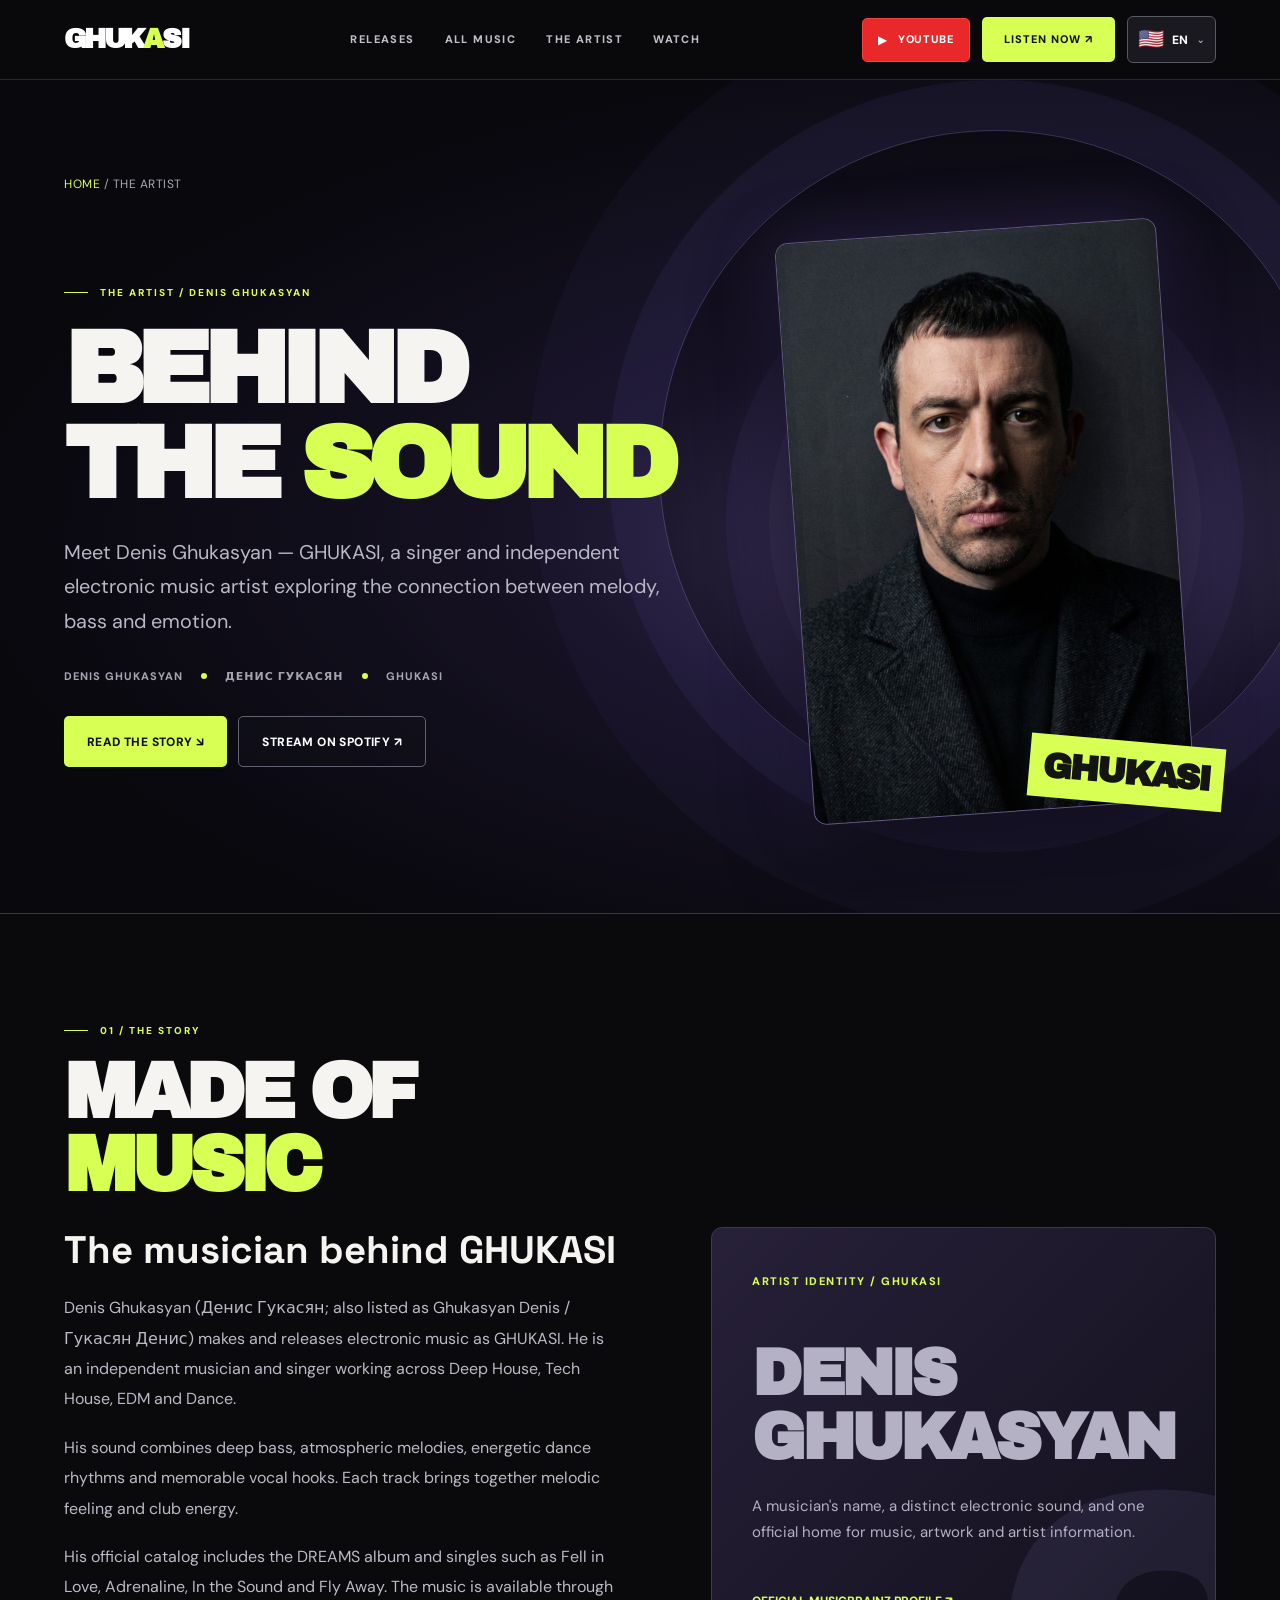
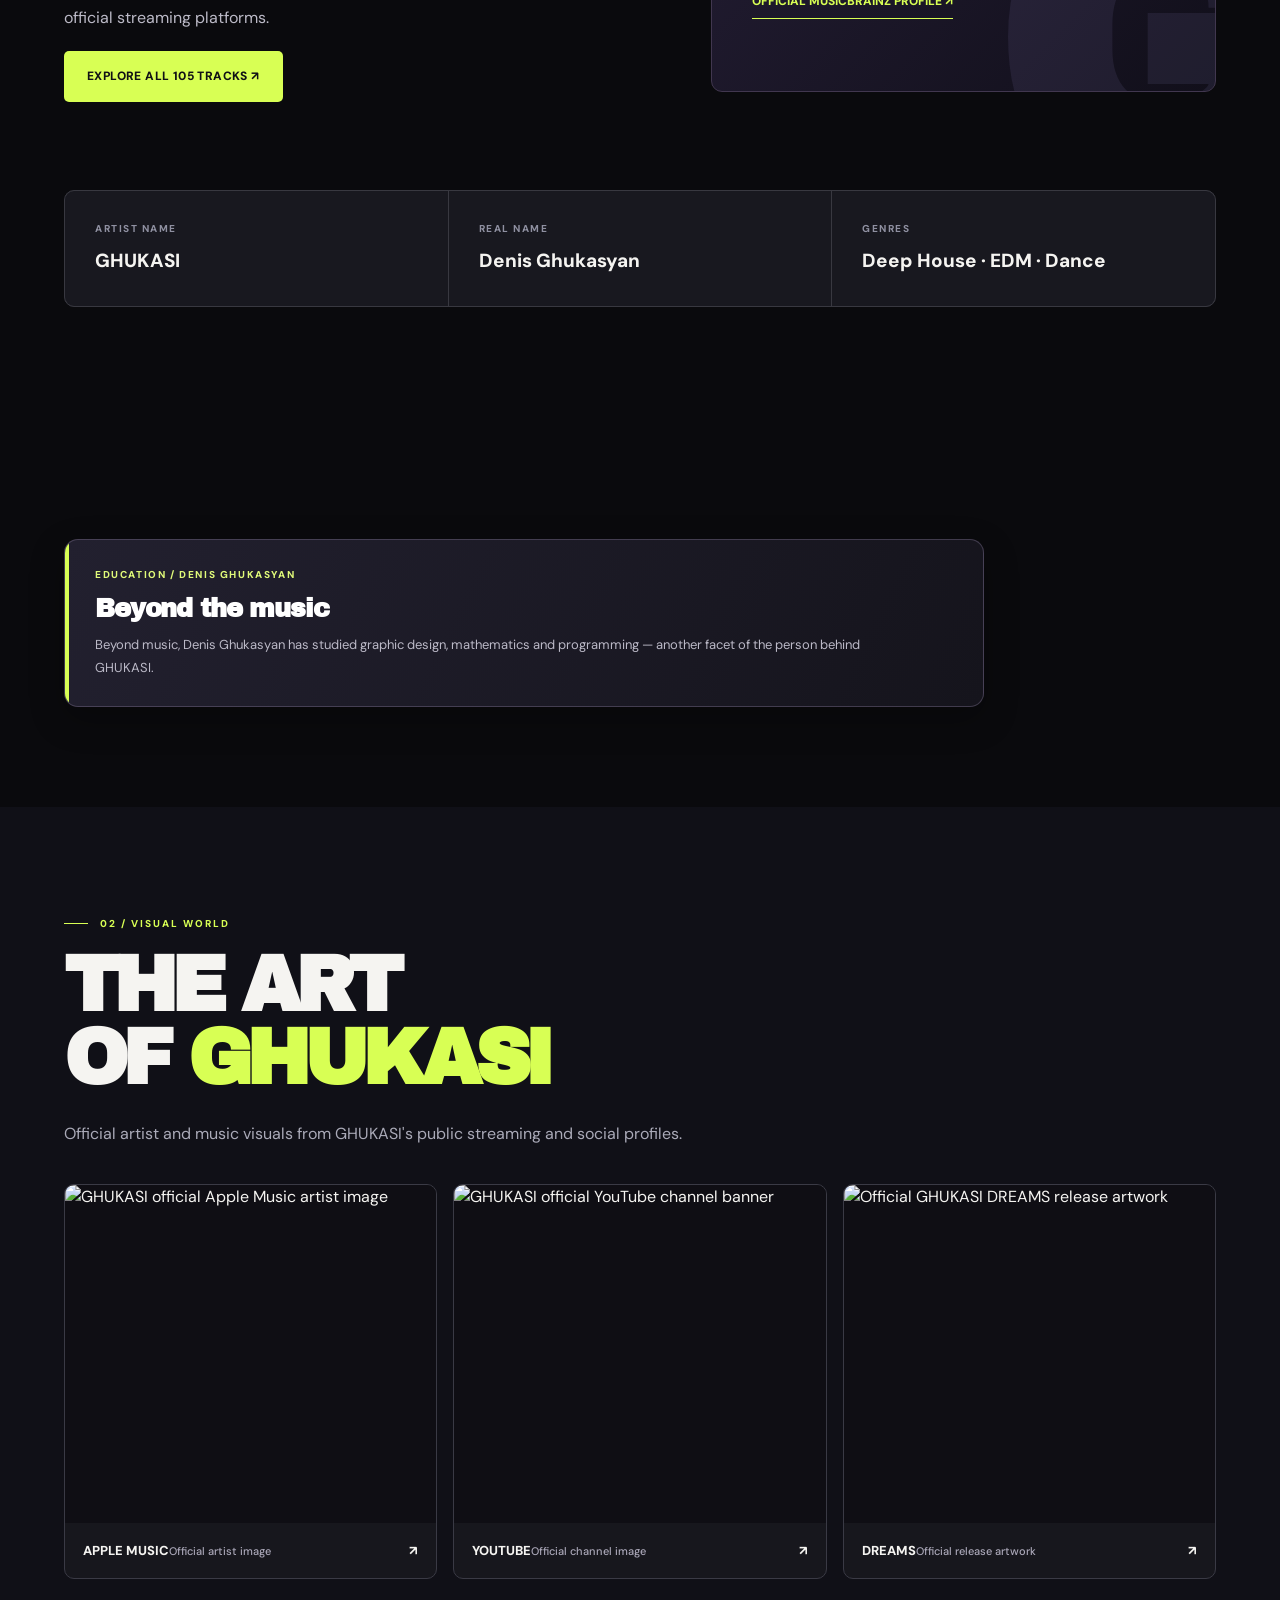
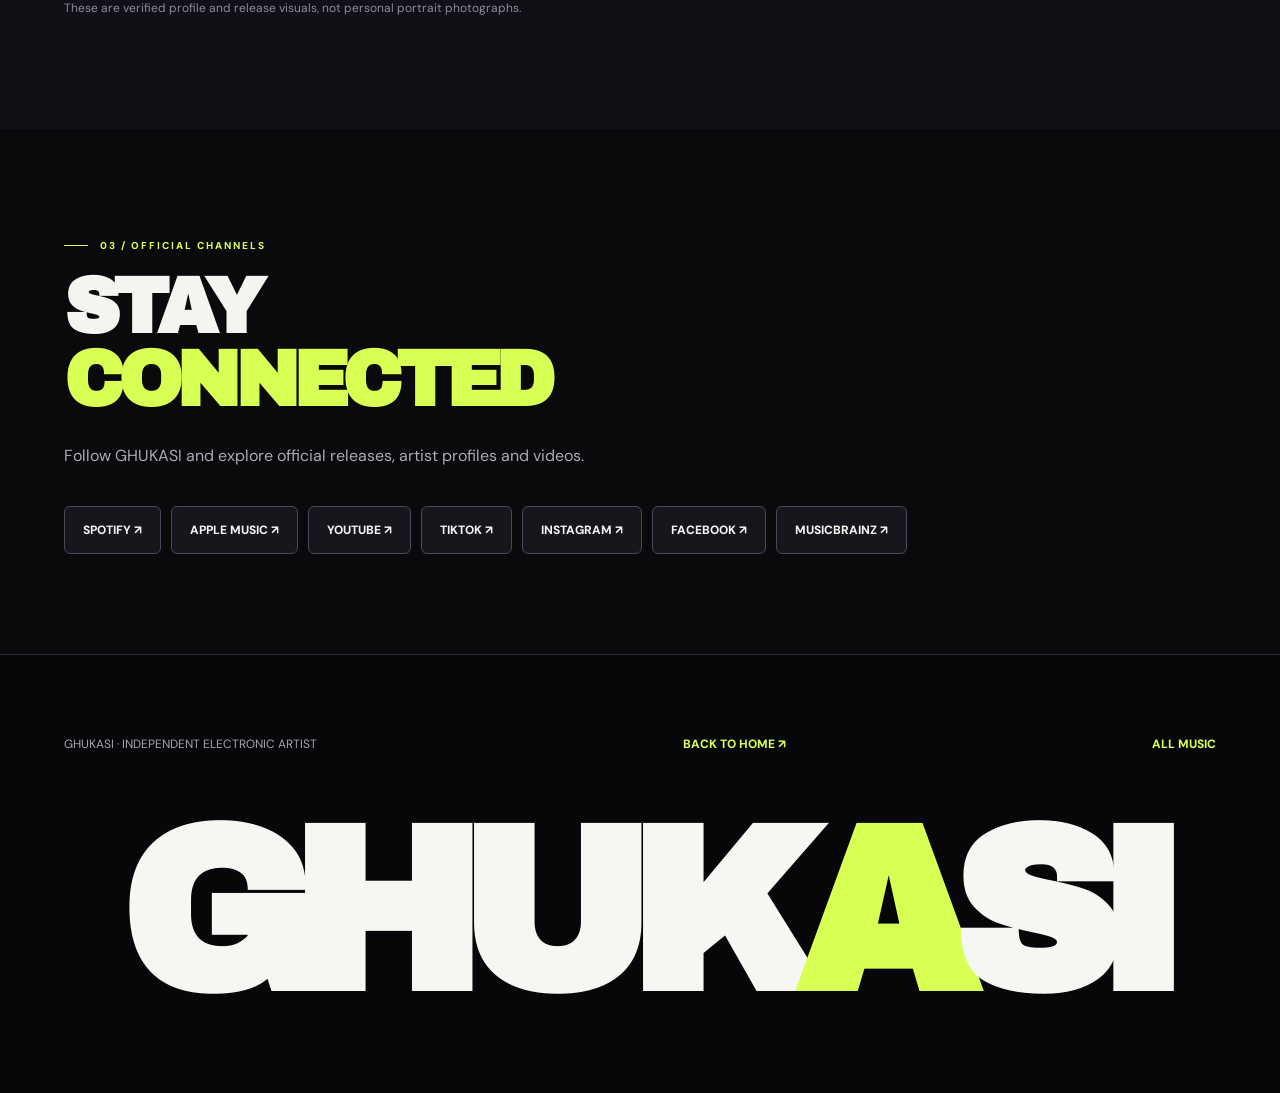
==== commit 41160f27: "Improve musician discoverability for GHUKASI and Denis Ghukasyan" ====
--- a/artist/index.html
+++ b/artist/index.html
@@ -1,17 +1,17 @@
 <!doctype html>
 <html lang="en"><head><meta charset="utf-8"><meta name="viewport" content="width=device-width,initial-scale=1">
-<title>Denis Ghukasyan — Singer & Electronic Music Artist | GHUKASI</title>
-<meta name="description" content="Denis Ghukasyan (Денис Гукасян), professionally known as GHUKASI, is a singer and electronic music artist. Official biography, electronic music releases and the education of Denis Ghukasyan.">
+<title>Denis Ghukasyan (Гукасян Денис) — GHUKASI Musician</title>
+<meta name="description" content="Denis Ghukasyan (Денис Гукасян; Гукасян Денис) is the electronic musician behind GHUKASI. Read his official artist biography and listen to his music.">
 <meta name="robots" content="index,follow,max-image-preview:large"><meta name="author" content="GHUKASI · Denis Ghukasyan">
-<meta property="og:type" content="profile"><meta property="og:title" content="Denis Ghukasyan — GHUKASI | Official Artist Biography"><meta property="og:description" content="Meet Denis Ghukasyan, known as GHUKASI: singer and electronic music artist creating Deep House, Tech House, EDM and Dance.">
+<meta property="og:type" content="profile"><meta property="og:title" content="Denis Ghukasyan — Musician GHUKASI | Official Artist Biography"><meta property="og:description" content="Meet Denis Ghukasyan, known as GHUKASI: singer and electronic music artist creating Deep House, Tech House, EDM and Dance.">
 <meta property="og:url" content="https://ghukasi.github.io/artist/"><meta property="og:image" content="https://ghukasi.github.io/assets/ghukasi-portrait-google.jpg"><meta property="og:image:alt" content="Stylized portrait of GHUKASI (Denis Ghukasyan)"><meta name="twitter:card" content="summary_large_image"><meta name="twitter:image" content="https://ghukasi.github.io/assets/ghukasi-portrait-google.jpg">
 <link rel="canonical" href="https://ghukasi.github.io/artist/"><meta name="theme-color" content="#0d0920">
-<script type="application/ld+json">{"@context":"https://schema.org","@graph":[{"@type":"ProfilePage","@id":"https://ghukasi.github.io/artist/#profile","url":"https://ghukasi.github.io/artist/","name":"Denis Ghukasyan (Денис Гукасян) — GHUKASI artist biography","inLanguage":["en","ru","he","hy"],"mainEntity":{"@id":"https://ghukasi.github.io/#person"},"about":{"@id":"https://ghukasi.github.io/#artist"},"primaryImageOfPage":{"@type":"ImageObject","contentUrl":"https://ghukasi.github.io/assets/ghukasi-portrait-google.jpg","width":1000,"height":1000},"dateModified":"2026-11-18"},{"@type":"Person","@id":"https://ghukasi.github.io/#person","name":"Denis Ghukasyan","alternateName":["Денис Гукасян","GHUKASI"],"description":"Denis Ghukasyan (Денис Гукасян), professionally known as GHUKASI, is a singer and independent electronic music artist creating Deep House, Tech House, EDM and Dance.","url":"https://ghukasi.github.io/artist/","image":"https://ghukasi.github.io/assets/ghukasi-portrait-google.jpg","sameAs":["https://music.apple.com/us/artist/ghukasi/1852157042","https://open.spotify.com/artist/4vx3ca1O8XIwfsjQe1ZlTK","https://www.youtube.com/channel/UCEKyHcWGafzu1ec08nU2Ppw","https://www.tiktok.com/@ghukasi","https://www.instagram.com/ghukasi_/","https://www.facebook.com/denis.ghukasyan/","https://musicbrainz.org/artist/05845eb8-4eb3-48a9-b3b4-3710c49d2fec","https://www.linkedin.com/in/denis-ghukasyan"],"identifier":{"@type":"PropertyValue","propertyID":"MusicBrainz Artist ID","value":"05845eb8-4eb3-48a9-b3b4-3710c49d2fec"},"jobTitle":["Singer","Electronic music artist"],"hasOccupation":[{"@type":"Occupation","name":"Singer"},{"@type":"Occupation","name":"Electronic music artist"}],"mainEntityOfPage":{"@id":"https://ghukasi.github.io/artist/#profile"},"memberOf":{"@id":"https://ghukasi.github.io/#artist"},"givenName":"Denis","familyName":"Ghukasyan"},{"@type":"BreadcrumbList","itemListElement":[{"@type":"ListItem","position":1,"name":"GHUKASI official site","item":"https://ghukasi.github.io/"},{"@type":"ListItem","position":2,"name":"Denis Ghukasyan biography","item":"https://ghukasi.github.io/artist/"}]}]}</script>
+<script type="application/ld+json">{"@context":"https://schema.org","@graph":[{"@type":"ProfilePage","@id":"https://ghukasi.github.io/artist/#profile","url":"https://ghukasi.github.io/artist/","name":"Denis Ghukasyan (Денис Гукасян) — musician GHUKASI official biography","inLanguage":["en","ru","he","hy"],"mainEntity":{"@id":"https://ghukasi.github.io/#person"},"about":{"@id":"https://ghukasi.github.io/#artist"},"primaryImageOfPage":{"@type":"ImageObject","contentUrl":"https://ghukasi.github.io/assets/ghukasi-portrait-google.jpg","width":1000,"height":1000},"dateModified":"2026-11-18"},{"@type":"Person","@id":"https://ghukasi.github.io/#person","name":"Denis Ghukasyan","alternateName":["Денис Гукасян","GHUKASI","Гукасян Денис","Ghukasyan Denis"],"description":"Denis Ghukasyan (Денис Гукасян), also written surname-first as Ghukasyan Denis (Гукасян Денис), is an independent electronic musician and singer releasing music as GHUKASI.","url":"https://ghukasi.github.io/artist/","image":"https://ghukasi.github.io/assets/ghukasi-portrait-google.jpg","sameAs":["https://music.apple.com/us/artist/ghukasi/1852157042","https://open.spotify.com/artist/4vx3ca1O8XIwfsjQe1ZlTK","https://www.youtube.com/channel/UCEKyHcWGafzu1ec08nU2Ppw","https://www.tiktok.com/@ghukasi","https://www.instagram.com/ghukasi_/","https://www.facebook.com/denis.ghukasyan/","https://musicbrainz.org/artist/05845eb8-4eb3-48a9-b3b4-3710c49d2fec","https://www.linkedin.com/in/denis-ghukasyan"],"identifier":{"@type":"PropertyValue","propertyID":"MusicBrainz Artist ID","value":"05845eb8-4eb3-48a9-b3b4-3710c49d2fec"},"jobTitle":["Musician","Electronic music artist","Singer"],"hasOccupation":[{"@type":"Occupation","name":"Musician"},{"@type":"Occupation","name":"Singer"},{"@type":"Occupation","name":"Electronic music artist"}],"mainEntityOfPage":{"@id":"https://ghukasi.github.io/artist/#profile"},"memberOf":{"@id":"https://ghukasi.github.io/#artist"},"givenName":"Denis","familyName":"Ghukasyan","disambiguatingDescription":"Musician and singer Denis Ghukasyan, the person behind the GHUKASI electronic music project and DREAMS album."},{"@type":"BreadcrumbList","itemListElement":[{"@type":"ListItem","position":1,"name":"GHUKASI official site","item":"https://ghukasi.github.io/"},{"@type":"ListItem","position":2,"name":"Denis Ghukasyan biography","item":"https://ghukasi.github.io/artist/"}]}]}</script>
 <meta name="theme-color" content="#08080b"><link rel="preconnect" href="https://fonts.googleapis.com"><link rel="stylesheet" href="../assets/ghukasi-nocturne.css?v=4"><link rel="stylesheet" href="../assets/ghukasi-inner.css?v=8"><script defer src="../assets/ghukasi-i18n.js?v=10"></script></head>
 <body><header class="header"><a class="logo" href="https://ghukasi.github.io/" aria-label="GHUKASI home">GHUK<span class="logo-o">A</span>SI</a><nav aria-label="Main navigation"><a href="https://ghukasi.github.io/#music" data-i18n="navReleases">RELEASES</a><a href="https://ghukasi.github.io/music/" data-i18n="navCatalog">ALL MUSIC</a><a href="https://ghukasi.github.io/artist/" data-i18n="navArtist">THE ARTIST</a><a href="https://ghukasi.github.io/#video" data-i18n="navVideos">WATCH</a></nav><div class="header-right"><a class="header-youtube" href="https://www.youtube.com/channel/UCEKyHcWGafzu1ec08nU2Ppw" target="_blank" rel="noopener noreferrer" aria-label="GHUKASI on YouTube"><span aria-hidden="true">▶</span><span class="header-youtube-label">YOUTUBE</span></a><a class="header-cta" href="https://open.spotify.com/artist/4vx3ca1O8XIwfsjQe1ZlTK" target="_blank" rel="noopener noreferrer" data-i18n="navListen">LISTEN NOW ↗</a><details class="mobile-menu"><summary data-i18n="menu">MENU ☰</summary><div class="mobile-panel"><a href="https://ghukasi.github.io/" data-i18n="navHome">HOME</a><a href="https://ghukasi.github.io/music/" data-i18n="navCatalog">ALL MUSIC</a><a href="https://ghukasi.github.io/#video" data-i18n="navVideos">WATCH</a></div></details></div></header>
 <main>
 <section class="sub-hero"><div class="content-wrap"><div class="breadcrumb"><a href="https://ghukasi.github.io/" data-i18n="navHome">HOME</a> / <span data-i18n="navArtist">THE ARTIST</span></div><div class="split"><div class="copy"><span class="section-tag" data-i18n="bioEyebrow">THE ARTIST / DENIS GHUKASYAN</span><h1 data-i18n-html="bioHeroTitle">BEHIND<br>THE <em>SOUND</em></h1><p class="desc" data-i18n="bioHeroDesc">Meet Denis Ghukasyan — GHUKASI, a singer and independent electronic music artist exploring the connection between melody, bass and emotion.</p><div class="sub-meta"><span>DENIS GHUKASYAN</span><i aria-hidden="true"></i><span>ДЕНИС ГУКАСЯН</span><i aria-hidden="true"></i><span>GHUKASI</span></div><div class="action-row"><a class="btn primary" href="#story" data-i18n="bioRead">READ THE STORY ↘</a><a class="btn ghost" href="https://open.spotify.com/artist/4vx3ca1O8XIwfsjQe1ZlTK" target="_blank" rel="noopener noreferrer" data-i18n="streamSpotify">STREAM ON SPOTIFY ↗</a></div></div><div class="hero-artwork portrait"><a class="portrait-link" href="../assets/ghukasi-portrait.jpg" target="_blank" rel="noopener noreferrer" aria-label="View GHUKASI artist portrait"><img src="../assets/ghukasi-portrait.jpg" alt="Stylized portrait of GHUKASI (Denis Ghukasyan)" width="900" height="1613" fetchpriority="high" decoding="async"></a></div></div></div></section>
-<section class="sub-section" id="story"><div class="content-wrap"><span class="section-tag" data-i18n="bioStoryTag">01 / THE STORY</span><h2 data-i18n-html="bioStoryTitle">MADE OF<br><em>MUSIC</em></h2><div class="bio-grid"><article><h3 data-i18n="bioAboutTitle">An independent sound</h3><p data-i18n="bioParaOne">GHUKASI is the performing name of Denis Ghukasyan (Денис Гукасян), a singer and independent artist creating electronic music across Deep House, Tech House, EDM and Dance.</p><p data-i18n="bioParaTwo">His sound combines deep bass, atmospheric melodies, energetic dance rhythms and memorable vocal hooks. Each track brings together melodic feeling and club energy.</p><p data-i18n="bioParaThree">His official catalog includes the DREAMS album and singles such as Fell in Love, Adrenaline, In the Sound and Fly Away. The music is available through official streaming platforms.</p><p><a class="btn primary" href="https://ghukasi.github.io/music/" data-i18n="bioAllMusic">EXPLORE ALL 105 TRACKS ↗</a></p></article><aside class="bio-identity-card"><span class="card-tag" data-i18n="bioIdentityTag">ARTIST IDENTITY / GHUKASI</span><p class="name">DENIS<br>GHUKASYAN</p><p data-i18n="bioIdentityText">A musician's name, a distinct electronic sound, and one official home for music, artwork and artist information.</p><a class="cta" href="https://musicbrainz.org/artist/05845eb8-4eb3-48a9-b3b4-3710c49d2fec" target="_blank" rel="noopener noreferrer" data-i18n="bioMusicBrainz">OFFICIAL MUSICBRAINZ PROFILE ↗</a></aside></div><div class="facts-strip"><div><span data-i18n="bioFactArtist">ARTIST NAME</span><strong>GHUKASI</strong></div><div><span data-i18n="bioFactReal">REAL NAME</span><strong>Denis Ghukasyan</strong></div><div><span data-i18n="bioFactGenre">GENRES</span><strong>Deep House · EDM · Dance</strong></div></div></div></section>
+<section class="sub-section" id="story"><div class="content-wrap"><span class="section-tag" data-i18n="bioStoryTag">01 / THE STORY</span><h2 data-i18n-html="bioStoryTitle">MADE OF<br><em>MUSIC</em></h2><div class="bio-grid"><article><h3 data-i18n="bioAboutTitle">The musician behind GHUKASI</h3><p data-i18n="bioParaOne">Denis Ghukasyan (Денис Гукасян; also listed as Ghukasyan Denis / Гукасян Денис) makes and releases electronic music as GHUKASI. He is an independent musician and singer working across Deep House, Tech House, EDM and Dance.</p><p data-i18n="bioParaTwo">His sound combines deep bass, atmospheric melodies, energetic dance rhythms and memorable vocal hooks. Each track brings together melodic feeling and club energy.</p><p data-i18n="bioParaThree">His official catalog includes the DREAMS album and singles such as Fell in Love, Adrenaline, In the Sound and Fly Away. The music is available through official streaming platforms.</p><p><a class="btn primary" href="https://ghukasi.github.io/music/" data-i18n="bioAllMusic">EXPLORE ALL 105 TRACKS ↗</a></p></article><aside class="bio-identity-card"><span class="card-tag" data-i18n="bioIdentityTag">ARTIST IDENTITY / GHUKASI</span><p class="name">DENIS<br>GHUKASYAN</p><p data-i18n="bioIdentityText">A musician's name, a distinct electronic sound, and one official home for music, artwork and artist information.</p><a class="cta" href="https://musicbrainz.org/artist/05845eb8-4eb3-48a9-b3b4-3710c49d2fec" target="_blank" rel="noopener noreferrer" data-i18n="bioMusicBrainz">OFFICIAL MUSICBRAINZ PROFILE ↗</a></aside></div><div class="facts-strip"><div><span data-i18n="bioFactArtist">ARTIST NAME</span><strong>GHUKASI</strong></div><div><span data-i18n="bioFactReal">REAL NAME</span><strong>Denis Ghukasyan</strong></div><div><span data-i18n="bioFactGenre">GENRES</span><strong>Deep House · EDM · Dance</strong></div></div></div></section>
 <section class="sub-section" id="professional-background" aria-labelledby="career-heading"><div class="content-wrap">
 <div class="artist-career-note artist-education-note"><div>
 <span class="career-eyebrow" data-i18n="bioCareerTag">EDUCATION / DENIS GHUKASYAN</span>
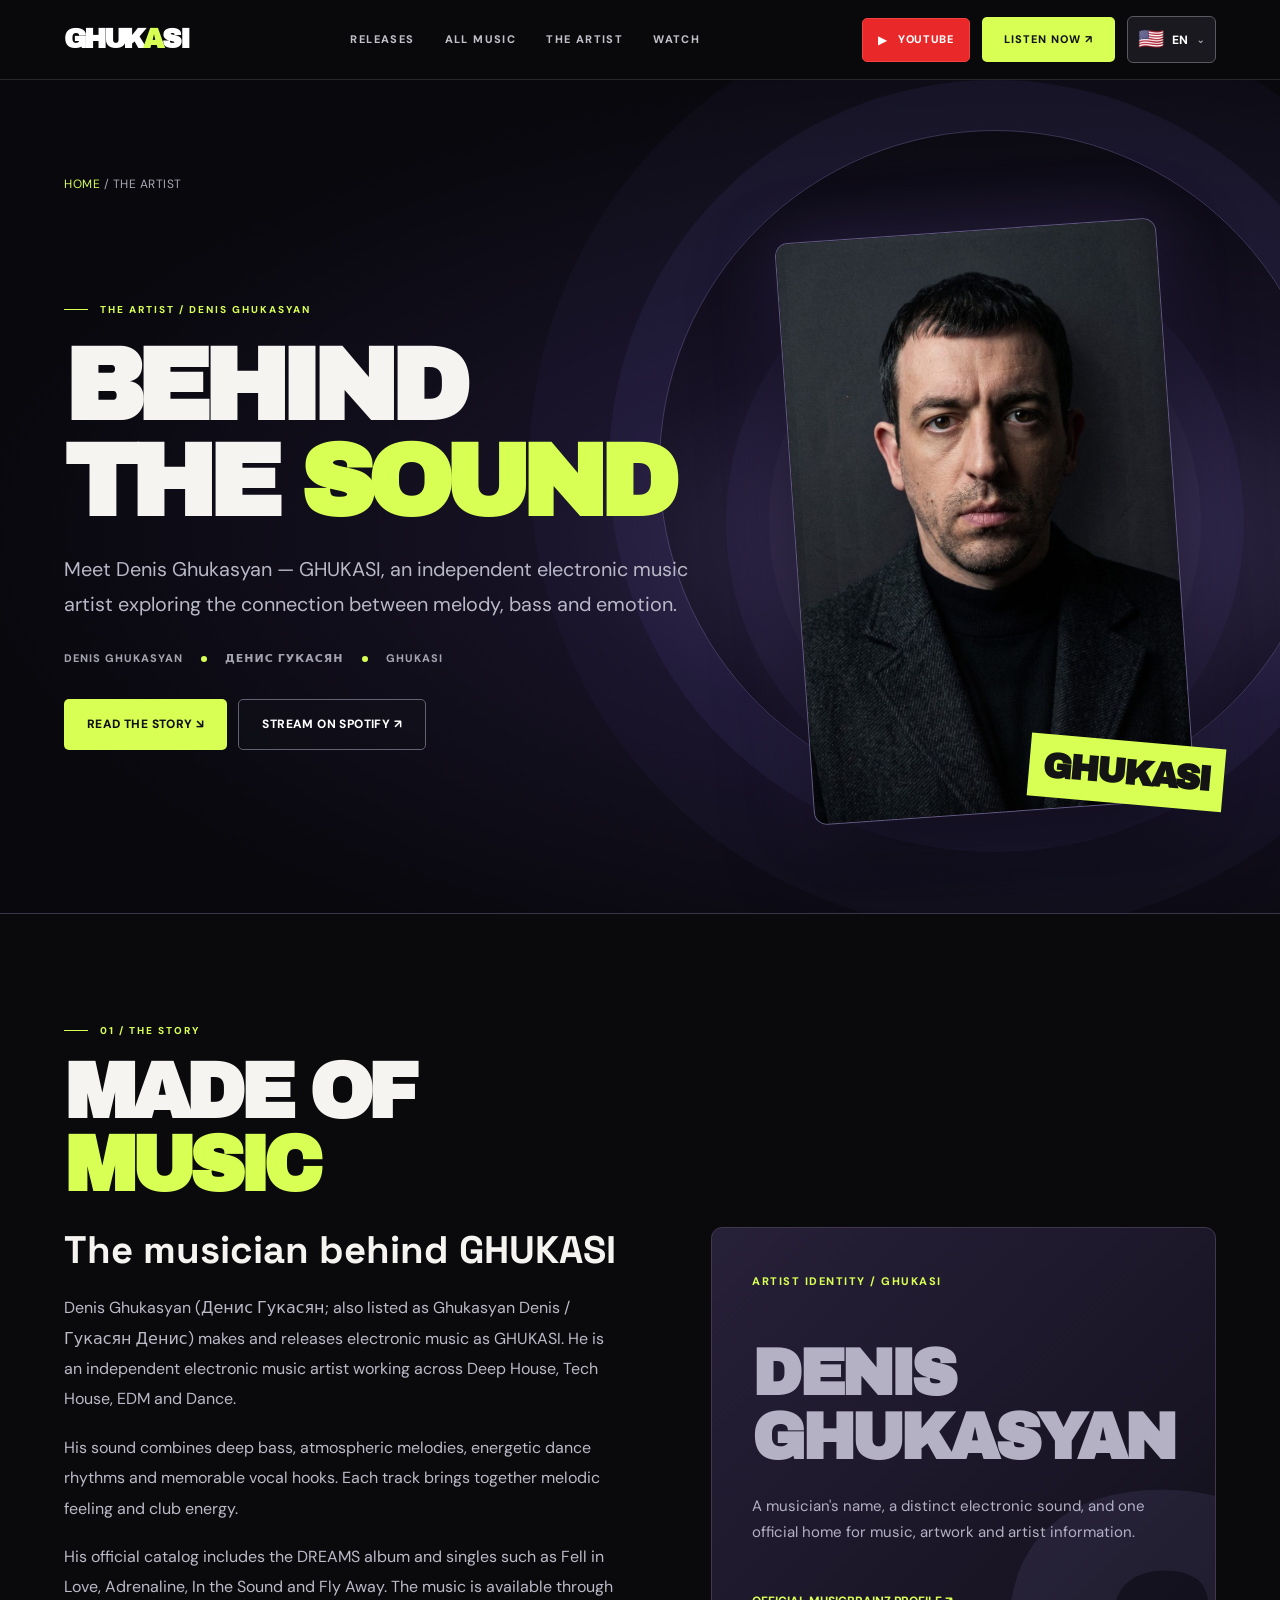
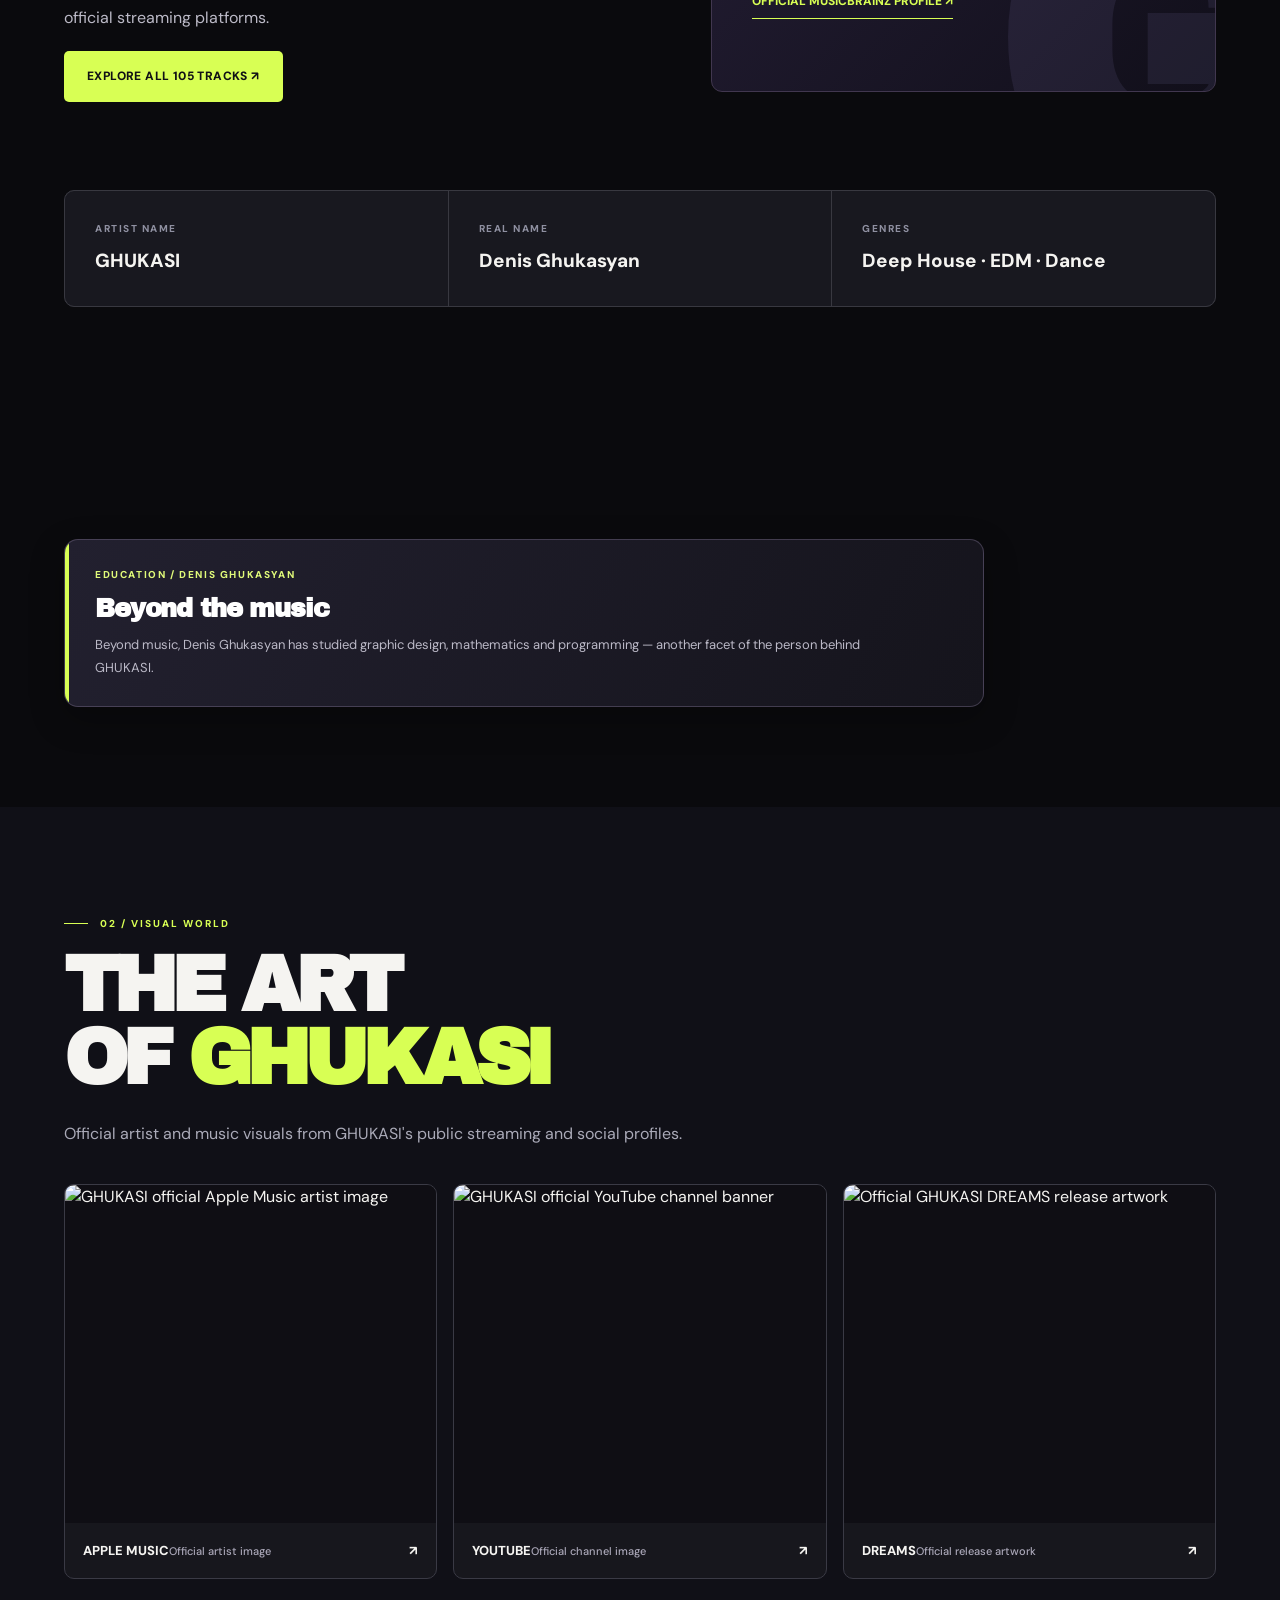
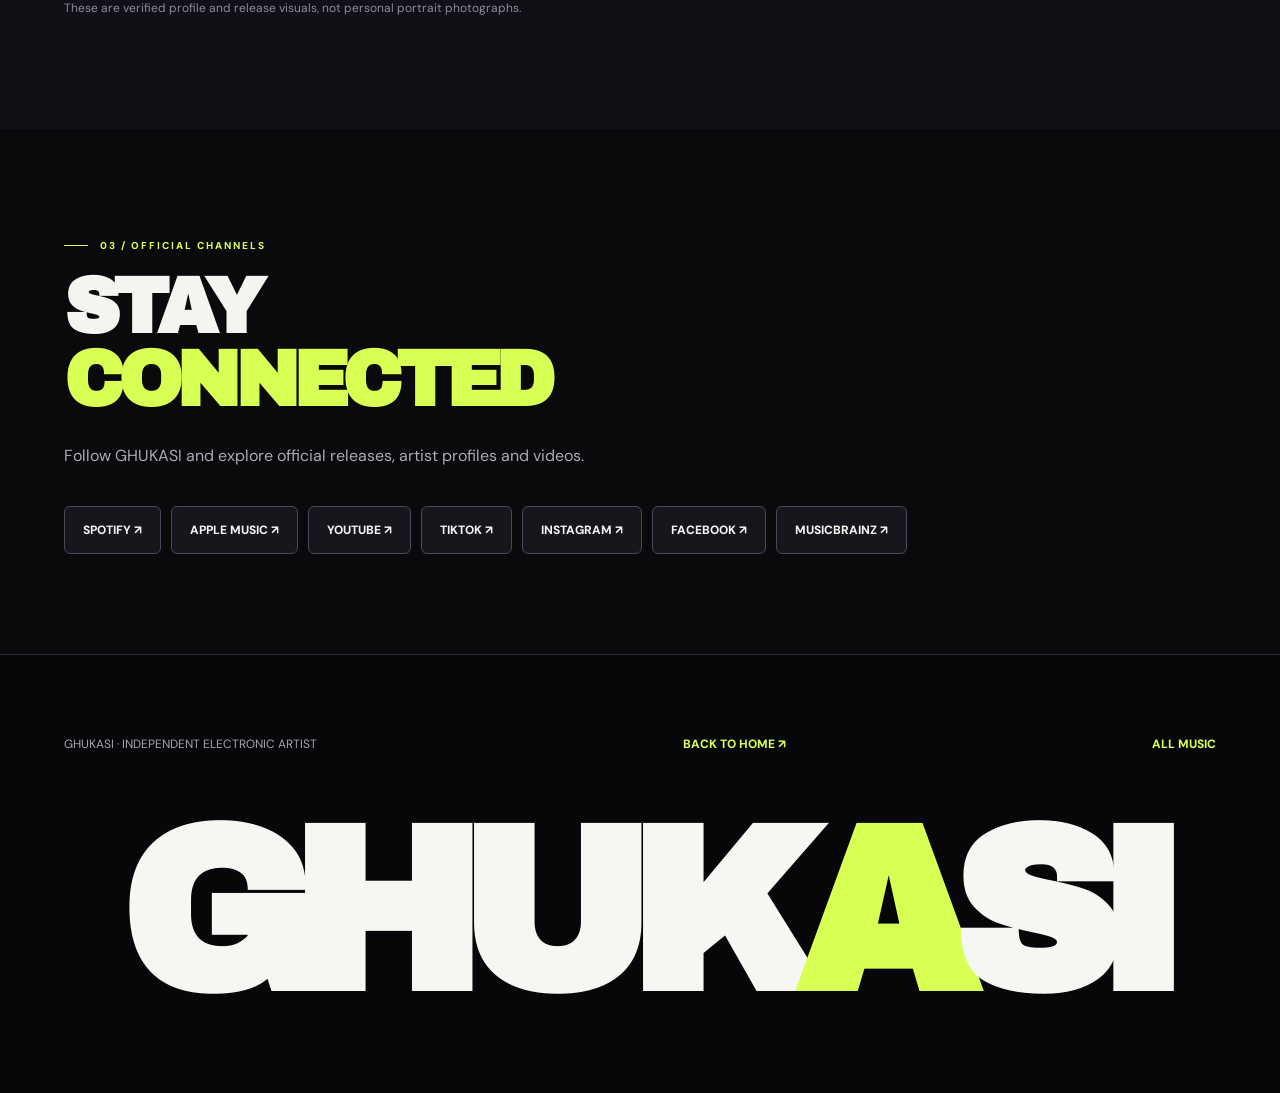
==== commit e414b97c: "Remove incorrect singer identity from GHUKASI website and search metadata" ====
--- a/artist/index.html
+++ b/artist/index.html
@@ -3,15 +3,15 @@
 <title>Denis Ghukasyan (Гукасян Денис) — GHUKASI Musician</title>
 <meta name="description" content="Denis Ghukasyan (Денис Гукасян; Гукасян Денис) is the electronic musician behind GHUKASI. Read his official artist biography and listen to his music.">
 <meta name="robots" content="index,follow,max-image-preview:large"><meta name="author" content="GHUKASI · Denis Ghukasyan">
-<meta property="og:type" content="profile"><meta property="og:title" content="Denis Ghukasyan — Musician GHUKASI | Official Artist Biography"><meta property="og:description" content="Meet Denis Ghukasyan, known as GHUKASI: singer and electronic music artist creating Deep House, Tech House, EDM and Dance.">
+<meta property="og:type" content="profile"><meta property="og:title" content="Denis Ghukasyan — Musician GHUKASI | Official Artist Biography"><meta property="og:description" content="Meet Denis Ghukasyan, known as GHUKASI: an independent electronic music artist creating Deep House, Tech House, EDM and Dance.">
 <meta property="og:url" content="https://ghukasi.github.io/artist/"><meta property="og:image" content="https://ghukasi.github.io/assets/ghukasi-portrait-google.jpg"><meta property="og:image:alt" content="Stylized portrait of GHUKASI (Denis Ghukasyan)"><meta name="twitter:card" content="summary_large_image"><meta name="twitter:image" content="https://ghukasi.github.io/assets/ghukasi-portrait-google.jpg">
 <link rel="canonical" href="https://ghukasi.github.io/artist/"><meta name="theme-color" content="#0d0920">
-<script type="application/ld+json">{"@context":"https://schema.org","@graph":[{"@type":"ProfilePage","@id":"https://ghukasi.github.io/artist/#profile","url":"https://ghukasi.github.io/artist/","name":"Denis Ghukasyan (Денис Гукасян) — musician GHUKASI official biography","inLanguage":["en","ru","he","hy"],"mainEntity":{"@id":"https://ghukasi.github.io/#person"},"about":{"@id":"https://ghukasi.github.io/#artist"},"primaryImageOfPage":{"@type":"ImageObject","contentUrl":"https://ghukasi.github.io/assets/ghukasi-portrait-google.jpg","width":1000,"height":1000},"dateModified":"2026-11-18"},{"@type":"Person","@id":"https://ghukasi.github.io/#person","name":"Denis Ghukasyan","alternateName":["Денис Гукасян","GHUKASI","Гукасян Денис","Ghukasyan Denis"],"description":"Denis Ghukasyan (Денис Гукасян), also written surname-first as Ghukasyan Denis (Гукасян Денис), is an independent electronic musician and singer releasing music as GHUKASI.","url":"https://ghukasi.github.io/artist/","image":"https://ghukasi.github.io/assets/ghukasi-portrait-google.jpg","sameAs":["https://music.apple.com/us/artist/ghukasi/1852157042","https://open.spotify.com/artist/4vx3ca1O8XIwfsjQe1ZlTK","https://www.youtube.com/channel/UCEKyHcWGafzu1ec08nU2Ppw","https://www.tiktok.com/@ghukasi","https://www.instagram.com/ghukasi_/","https://www.facebook.com/denis.ghukasyan/","https://musicbrainz.org/artist/05845eb8-4eb3-48a9-b3b4-3710c49d2fec","https://www.linkedin.com/in/denis-ghukasyan"],"identifier":{"@type":"PropertyValue","propertyID":"MusicBrainz Artist ID","value":"05845eb8-4eb3-48a9-b3b4-3710c49d2fec"},"jobTitle":["Musician","Electronic music artist","Singer"],"hasOccupation":[{"@type":"Occupation","name":"Musician"},{"@type":"Occupation","name":"Singer"},{"@type":"Occupation","name":"Electronic music artist"}],"mainEntityOfPage":{"@id":"https://ghukasi.github.io/artist/#profile"},"memberOf":{"@id":"https://ghukasi.github.io/#artist"},"givenName":"Denis","familyName":"Ghukasyan","disambiguatingDescription":"Musician and singer Denis Ghukasyan, the person behind the GHUKASI electronic music project and DREAMS album."},{"@type":"BreadcrumbList","itemListElement":[{"@type":"ListItem","position":1,"name":"GHUKASI official site","item":"https://ghukasi.github.io/"},{"@type":"ListItem","position":2,"name":"Denis Ghukasyan biography","item":"https://ghukasi.github.io/artist/"}]}]}</script>
-<meta name="theme-color" content="#08080b"><link rel="preconnect" href="https://fonts.googleapis.com"><link rel="stylesheet" href="../assets/ghukasi-nocturne.css?v=4"><link rel="stylesheet" href="../assets/ghukasi-inner.css?v=8"><script defer src="../assets/ghukasi-i18n.js?v=10"></script></head>
+<script type="application/ld+json">{"@context":"https://schema.org","@graph":[{"@type":"ProfilePage","@id":"https://ghukasi.github.io/artist/#profile","url":"https://ghukasi.github.io/artist/","name":"Denis Ghukasyan (Денис Гукасян) — musician GHUKASI official biography","inLanguage":["en","ru","he","hy"],"mainEntity":{"@id":"https://ghukasi.github.io/#person"},"about":{"@id":"https://ghukasi.github.io/#artist"},"primaryImageOfPage":{"@type":"ImageObject","contentUrl":"https://ghukasi.github.io/assets/ghukasi-portrait-google.jpg","width":1000,"height":1000},"dateModified":"2026-11-18"},{"@type":"Person","@id":"https://ghukasi.github.io/#person","name":"Denis Ghukasyan","alternateName":["Денис Гукасян","GHUKASI","Гукасян Денис","Ghukasyan Denis"],"description":"Denis Ghukasyan (Денис Гукасян), also written surname-first as Ghukasyan Denis (Гукасян Денис), is an independent electronic music artist releasing music as GHUKASI.","url":"https://ghukasi.github.io/artist/","image":"https://ghukasi.github.io/assets/ghukasi-portrait-google.jpg","sameAs":["https://music.apple.com/us/artist/ghukasi/1852157042","https://open.spotify.com/artist/4vx3ca1O8XIwfsjQe1ZlTK","https://www.youtube.com/channel/UCEKyHcWGafzu1ec08nU2Ppw","https://www.tiktok.com/@ghukasi","https://www.instagram.com/ghukasi_/","https://www.facebook.com/denis.ghukasyan/","https://musicbrainz.org/artist/05845eb8-4eb3-48a9-b3b4-3710c49d2fec","https://www.linkedin.com/in/denis-ghukasyan"],"identifier":{"@type":"PropertyValue","propertyID":"MusicBrainz Artist ID","value":"05845eb8-4eb3-48a9-b3b4-3710c49d2fec"},"jobTitle":["Musician","Electronic music artist"],"hasOccupation":[{"@type":"Occupation","name":"Musician"},{"@type":"Occupation","name":"Electronic music artist"}],"mainEntityOfPage":{"@id":"https://ghukasi.github.io/artist/#profile"},"memberOf":{"@id":"https://ghukasi.github.io/#artist"},"givenName":"Denis","familyName":"Ghukasyan","disambiguatingDescription":"Electronic music artist Denis Ghukasyan, the person behind the GHUKASI electronic music project and DREAMS album."},{"@type":"BreadcrumbList","itemListElement":[{"@type":"ListItem","position":1,"name":"GHUKASI official site","item":"https://ghukasi.github.io/"},{"@type":"ListItem","position":2,"name":"Denis Ghukasyan biography","item":"https://ghukasi.github.io/artist/"}]}]}</script>
+<meta name="theme-color" content="#08080b"><link rel="preconnect" href="https://fonts.googleapis.com"><link rel="stylesheet" href="../assets/ghukasi-nocturne.css?v=4"><link rel="stylesheet" href="../assets/ghukasi-inner.css?v=8"><script defer src="../assets/ghukasi-i18n.js?v=11"></script></head>
 <body><header class="header"><a class="logo" href="https://ghukasi.github.io/" aria-label="GHUKASI home">GHUK<span class="logo-o">A</span>SI</a><nav aria-label="Main navigation"><a href="https://ghukasi.github.io/#music" data-i18n="navReleases">RELEASES</a><a href="https://ghukasi.github.io/music/" data-i18n="navCatalog">ALL MUSIC</a><a href="https://ghukasi.github.io/artist/" data-i18n="navArtist">THE ARTIST</a><a href="https://ghukasi.github.io/#video" data-i18n="navVideos">WATCH</a></nav><div class="header-right"><a class="header-youtube" href="https://www.youtube.com/channel/UCEKyHcWGafzu1ec08nU2Ppw" target="_blank" rel="noopener noreferrer" aria-label="GHUKASI on YouTube"><span aria-hidden="true">▶</span><span class="header-youtube-label">YOUTUBE</span></a><a class="header-cta" href="https://open.spotify.com/artist/4vx3ca1O8XIwfsjQe1ZlTK" target="_blank" rel="noopener noreferrer" data-i18n="navListen">LISTEN NOW ↗</a><details class="mobile-menu"><summary data-i18n="menu">MENU ☰</summary><div class="mobile-panel"><a href="https://ghukasi.github.io/" data-i18n="navHome">HOME</a><a href="https://ghukasi.github.io/music/" data-i18n="navCatalog">ALL MUSIC</a><a href="https://ghukasi.github.io/#video" data-i18n="navVideos">WATCH</a></div></details></div></header>
 <main>
-<section class="sub-hero"><div class="content-wrap"><div class="breadcrumb"><a href="https://ghukasi.github.io/" data-i18n="navHome">HOME</a> / <span data-i18n="navArtist">THE ARTIST</span></div><div class="split"><div class="copy"><span class="section-tag" data-i18n="bioEyebrow">THE ARTIST / DENIS GHUKASYAN</span><h1 data-i18n-html="bioHeroTitle">BEHIND<br>THE <em>SOUND</em></h1><p class="desc" data-i18n="bioHeroDesc">Meet Denis Ghukasyan — GHUKASI, a singer and independent electronic music artist exploring the connection between melody, bass and emotion.</p><div class="sub-meta"><span>DENIS GHUKASYAN</span><i aria-hidden="true"></i><span>ДЕНИС ГУКАСЯН</span><i aria-hidden="true"></i><span>GHUKASI</span></div><div class="action-row"><a class="btn primary" href="#story" data-i18n="bioRead">READ THE STORY ↘</a><a class="btn ghost" href="https://open.spotify.com/artist/4vx3ca1O8XIwfsjQe1ZlTK" target="_blank" rel="noopener noreferrer" data-i18n="streamSpotify">STREAM ON SPOTIFY ↗</a></div></div><div class="hero-artwork portrait"><a class="portrait-link" href="../assets/ghukasi-portrait.jpg" target="_blank" rel="noopener noreferrer" aria-label="View GHUKASI artist portrait"><img src="../assets/ghukasi-portrait.jpg" alt="Stylized portrait of GHUKASI (Denis Ghukasyan)" width="900" height="1613" fetchpriority="high" decoding="async"></a></div></div></div></section>
-<section class="sub-section" id="story"><div class="content-wrap"><span class="section-tag" data-i18n="bioStoryTag">01 / THE STORY</span><h2 data-i18n-html="bioStoryTitle">MADE OF<br><em>MUSIC</em></h2><div class="bio-grid"><article><h3 data-i18n="bioAboutTitle">The musician behind GHUKASI</h3><p data-i18n="bioParaOne">Denis Ghukasyan (Денис Гукасян; also listed as Ghukasyan Denis / Гукасян Денис) makes and releases electronic music as GHUKASI. He is an independent musician and singer working across Deep House, Tech House, EDM and Dance.</p><p data-i18n="bioParaTwo">His sound combines deep bass, atmospheric melodies, energetic dance rhythms and memorable vocal hooks. Each track brings together melodic feeling and club energy.</p><p data-i18n="bioParaThree">His official catalog includes the DREAMS album and singles such as Fell in Love, Adrenaline, In the Sound and Fly Away. The music is available through official streaming platforms.</p><p><a class="btn primary" href="https://ghukasi.github.io/music/" data-i18n="bioAllMusic">EXPLORE ALL 105 TRACKS ↗</a></p></article><aside class="bio-identity-card"><span class="card-tag" data-i18n="bioIdentityTag">ARTIST IDENTITY / GHUKASI</span><p class="name">DENIS<br>GHUKASYAN</p><p data-i18n="bioIdentityText">A musician's name, a distinct electronic sound, and one official home for music, artwork and artist information.</p><a class="cta" href="https://musicbrainz.org/artist/05845eb8-4eb3-48a9-b3b4-3710c49d2fec" target="_blank" rel="noopener noreferrer" data-i18n="bioMusicBrainz">OFFICIAL MUSICBRAINZ PROFILE ↗</a></aside></div><div class="facts-strip"><div><span data-i18n="bioFactArtist">ARTIST NAME</span><strong>GHUKASI</strong></div><div><span data-i18n="bioFactReal">REAL NAME</span><strong>Denis Ghukasyan</strong></div><div><span data-i18n="bioFactGenre">GENRES</span><strong>Deep House · EDM · Dance</strong></div></div></div></section>
+<section class="sub-hero"><div class="content-wrap"><div class="breadcrumb"><a href="https://ghukasi.github.io/" data-i18n="navHome">HOME</a> / <span data-i18n="navArtist">THE ARTIST</span></div><div class="split"><div class="copy"><span class="section-tag" data-i18n="bioEyebrow">THE ARTIST / DENIS GHUKASYAN</span><h1 data-i18n-html="bioHeroTitle">BEHIND<br>THE <em>SOUND</em></h1><p class="desc" data-i18n="bioHeroDesc">Meet Denis Ghukasyan — GHUKASI, an independent electronic music artist exploring the connection between melody, bass and emotion.</p><div class="sub-meta"><span>DENIS GHUKASYAN</span><i aria-hidden="true"></i><span>ДЕНИС ГУКАСЯН</span><i aria-hidden="true"></i><span>GHUKASI</span></div><div class="action-row"><a class="btn primary" href="#story" data-i18n="bioRead">READ THE STORY ↘</a><a class="btn ghost" href="https://open.spotify.com/artist/4vx3ca1O8XIwfsjQe1ZlTK" target="_blank" rel="noopener noreferrer" data-i18n="streamSpotify">STREAM ON SPOTIFY ↗</a></div></div><div class="hero-artwork portrait"><a class="portrait-link" href="../assets/ghukasi-portrait.jpg" target="_blank" rel="noopener noreferrer" aria-label="View GHUKASI artist portrait"><img src="../assets/ghukasi-portrait.jpg" alt="Stylized portrait of GHUKASI (Denis Ghukasyan)" width="900" height="1613" fetchpriority="high" decoding="async"></a></div></div></div></section>
+<section class="sub-section" id="story"><div class="content-wrap"><span class="section-tag" data-i18n="bioStoryTag">01 / THE STORY</span><h2 data-i18n-html="bioStoryTitle">MADE OF<br><em>MUSIC</em></h2><div class="bio-grid"><article><h3 data-i18n="bioAboutTitle">The musician behind GHUKASI</h3><p data-i18n="bioParaOne">Denis Ghukasyan (Денис Гукасян; also listed as Ghukasyan Denis / Гукасян Денис) makes and releases electronic music as GHUKASI. He is an independent electronic music artist working across Deep House, Tech House, EDM and Dance.</p><p data-i18n="bioParaTwo">His sound combines deep bass, atmospheric melodies, energetic dance rhythms and memorable vocal hooks. Each track brings together melodic feeling and club energy.</p><p data-i18n="bioParaThree">His official catalog includes the DREAMS album and singles such as Fell in Love, Adrenaline, In the Sound and Fly Away. The music is available through official streaming platforms.</p><p><a class="btn primary" href="https://ghukasi.github.io/music/" data-i18n="bioAllMusic">EXPLORE ALL 105 TRACKS ↗</a></p></article><aside class="bio-identity-card"><span class="card-tag" data-i18n="bioIdentityTag">ARTIST IDENTITY / GHUKASI</span><p class="name">DENIS<br>GHUKASYAN</p><p data-i18n="bioIdentityText">A musician's name, a distinct electronic sound, and one official home for music, artwork and artist information.</p><a class="cta" href="https://musicbrainz.org/artist/05845eb8-4eb3-48a9-b3b4-3710c49d2fec" target="_blank" rel="noopener noreferrer" data-i18n="bioMusicBrainz">OFFICIAL MUSICBRAINZ PROFILE ↗</a></aside></div><div class="facts-strip"><div><span data-i18n="bioFactArtist">ARTIST NAME</span><strong>GHUKASI</strong></div><div><span data-i18n="bioFactReal">REAL NAME</span><strong>Denis Ghukasyan</strong></div><div><span data-i18n="bioFactGenre">GENRES</span><strong>Deep House · EDM · Dance</strong></div></div></div></section>
 <section class="sub-section" id="professional-background" aria-labelledby="career-heading"><div class="content-wrap">
 <div class="artist-career-note artist-education-note"><div>
 <span class="career-eyebrow" data-i18n="bioCareerTag">EDUCATION / DENIS GHUKASYAN</span>
--- a/assets/ghukasi-nocturne.css
+++ b/assets/ghukasi-nocturne.css
@@ -362,3 +362,79 @@
 @media(max-width:920px){.header-youtube-label{display:none}.header-youtube{padding:12px 13px;font-size:15px}.header-youtube>span:first-child{font-size:17px}}
 @media(max-width:730px){.header-youtube{padding:11px 9px;min-height:41px}.hero-youtube{flex:0 0 auto}.youtube-channel-banner{height:175px}.youtube-channel-card .watch-play{transform:translate(78px,52px)}.youtube-channel-card:hover .watch-play{transform:translate(78px,52px) scale(1.07)}}
 @media(max-width:430px){.header-right{gap:5px!important}.header-youtube{padding:10px 8px}.header-cta{display:none!important}.hero-buttons{gap:9px}.hero-buttons>.btn{font-size:10px;padding:11px 13px;min-height:45px}}
+
+/* Mobile portrait visibility fix – full image, no accidental crop */
+
+/* Keep the complete GHUKASI portrait visible at tablet and phone widths.
+   Prevent the image from being cropped inside its decorative card. */
+@media (max-width: 980px) {
+  .about-layout {
+    grid-template-columns: minmax(0, 1fr);
+    gap: 30px;
+  }
+  .about-art {
+    width: min(100%, 520px);
+    max-width: 100%;
+    max-height: none;
+    min-height: 0;
+    margin-inline: auto;
+    padding: 22px 18px 52px;
+    aspect-ratio: auto;
+    display: flex;
+    justify-content: center;
+    align-items: center;
+  }
+  .about-art img {
+    display: block;
+    width: min(100%, 420px);
+    max-width: 100%;
+    height: auto;
+    max-height: none;
+    aspect-ratio: auto;
+    object-fit: contain;
+    object-position: center;
+    transform: none;
+    border-radius: 8px;
+  }
+  .about-art:hover img { transform: none; }
+  .about-art .art-stamp {
+    left: 18px;
+    bottom: 17px;
+    right: 12px;
+    font-size: 10px;
+  }
+  .about-copy { min-width: 0; }
+}
+@media (max-width: 450px) {
+  .about { padding: 62px 0; }
+  .about-layout { gap: 24px; }
+  .about-art { padding: 15px 14px 43px; }
+  .about-art .art-stamp { left: 14px; bottom: 13px; font-size: 9px; }
+}
+
+/* Full-height authentic GHUKASI beach photo: desktop composition */
+@media (min-width: 981px) {
+  .about-art {
+    width: min(100%, 480px);
+    max-width: 480px;
+    max-height: none;
+    aspect-ratio: auto;
+    padding: 15px 16px 48px;
+    display: flex;
+    justify-content: center;
+    align-items: center;
+    justify-self: center;
+  }
+  .about-art img {
+    display: block;
+    width: min(100%, 430px);
+    height: auto;
+    max-height: none;
+    aspect-ratio: auto;
+    object-fit: contain;
+    object-position: center;
+    transform: none;
+    border-radius: 9px;
+  }
+  .about-art:hover img { transform: none; }
+}
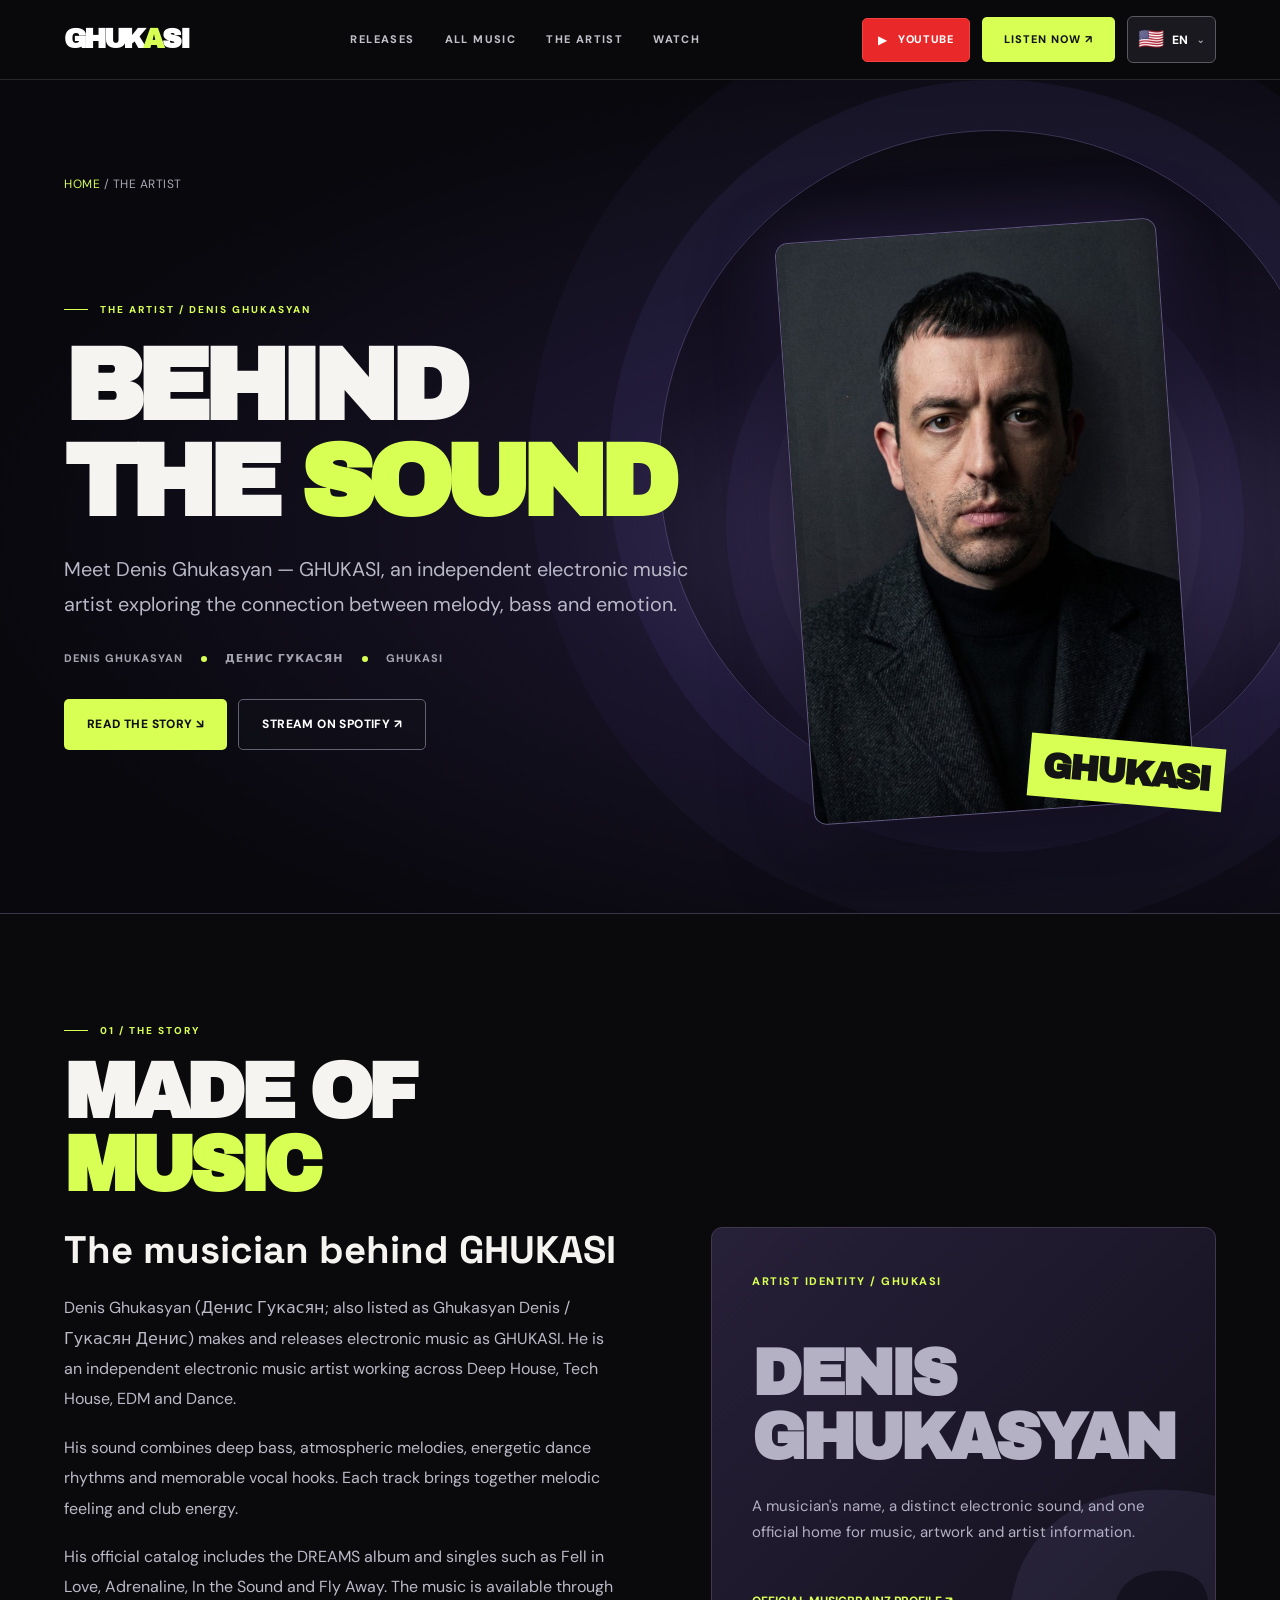
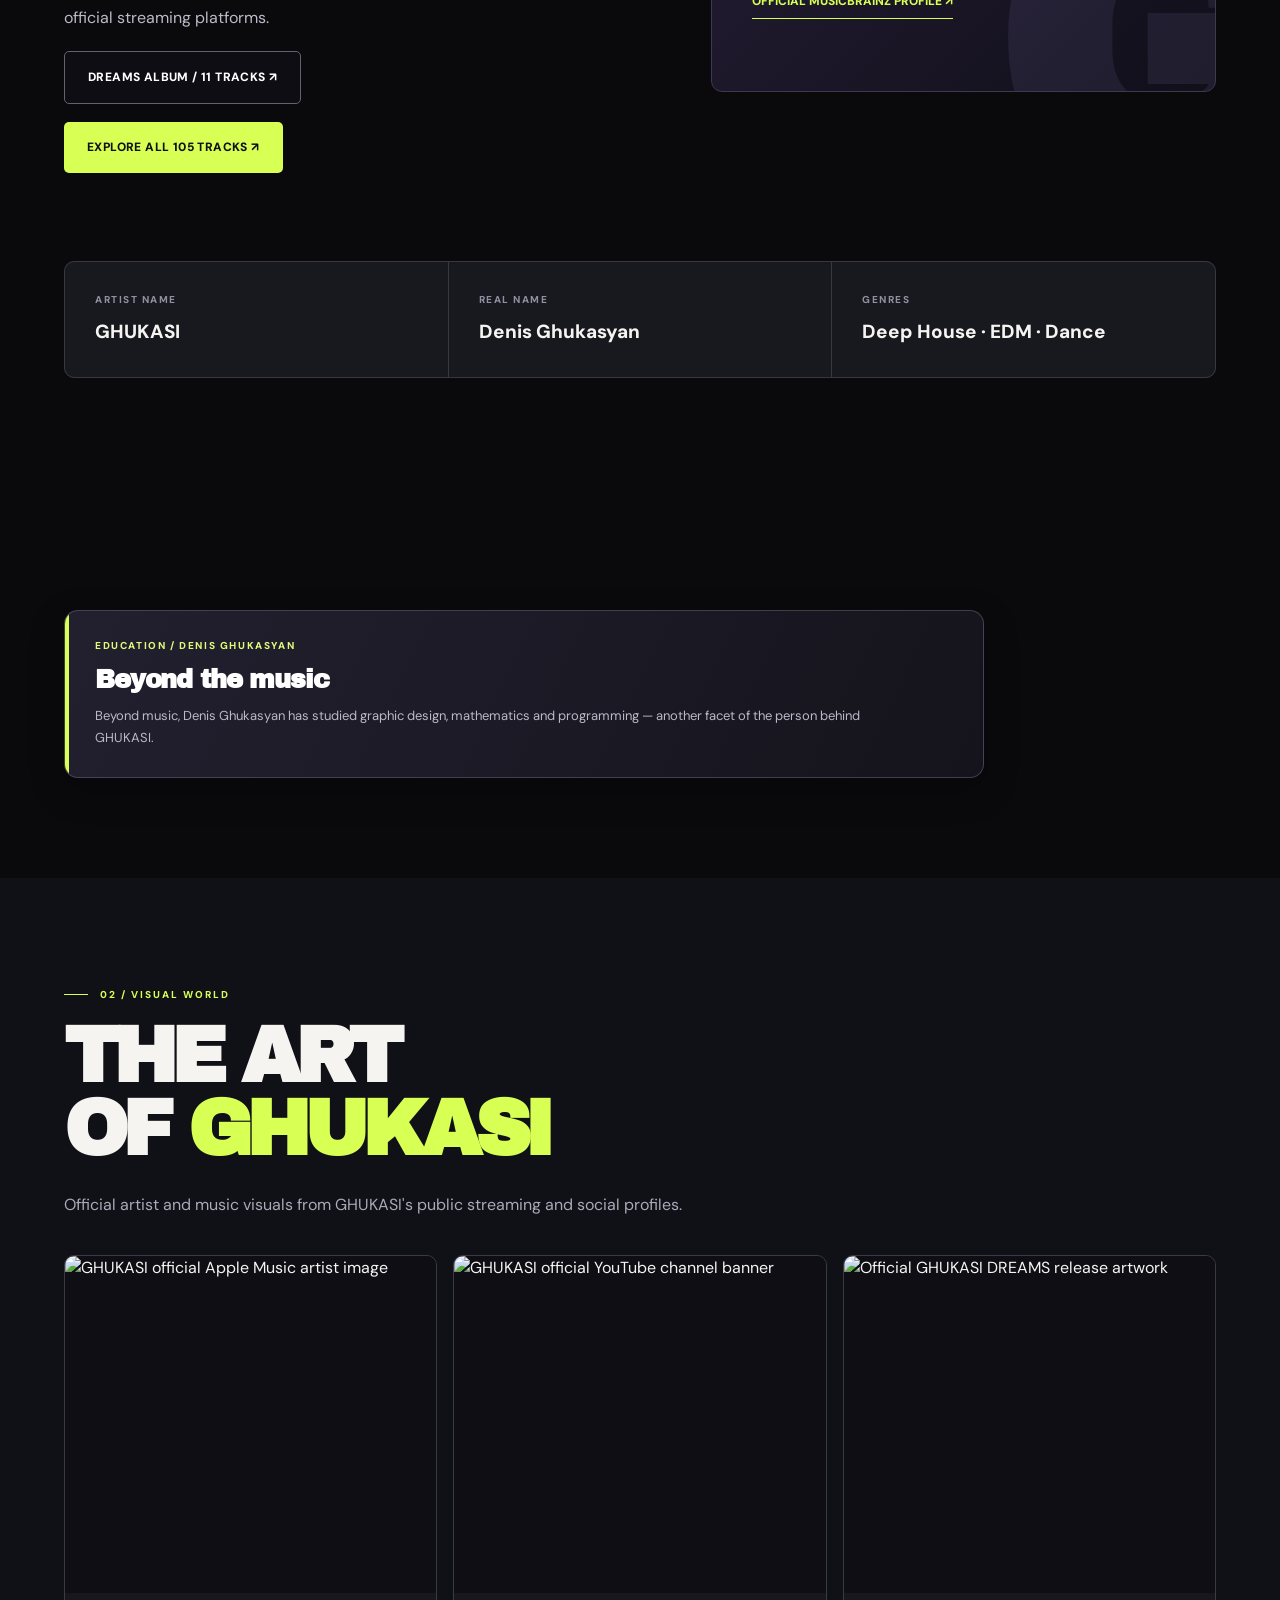
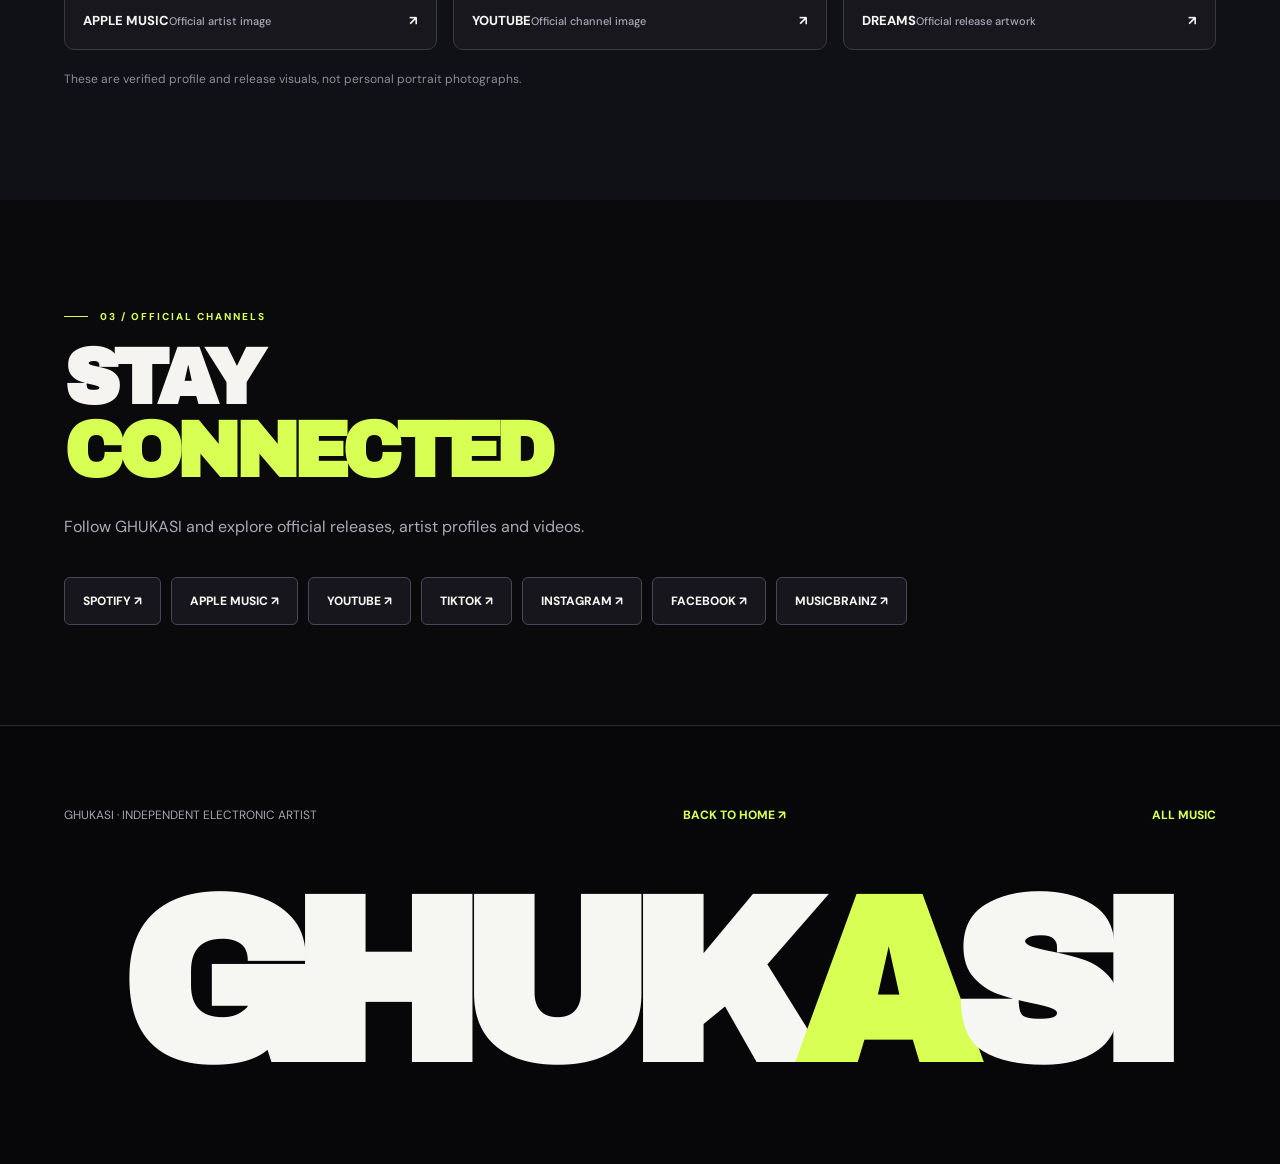
==== commit e103dccd: "Add official DREAMS album link to GHUKASI artist biography" ====
--- a/artist/index.html
+++ b/artist/index.html
@@ -11,7 +11,7 @@
 <body><header class="header"><a class="logo" href="https://ghukasi.github.io/" aria-label="GHUKASI home">GHUK<span class="logo-o">A</span>SI</a><nav aria-label="Main navigation"><a href="https://ghukasi.github.io/#music" data-i18n="navReleases">RELEASES</a><a href="https://ghukasi.github.io/music/" data-i18n="navCatalog">ALL MUSIC</a><a href="https://ghukasi.github.io/artist/" data-i18n="navArtist">THE ARTIST</a><a href="https://ghukasi.github.io/#video" data-i18n="navVideos">WATCH</a></nav><div class="header-right"><a class="header-youtube" href="https://www.youtube.com/channel/UCEKyHcWGafzu1ec08nU2Ppw" target="_blank" rel="noopener noreferrer" aria-label="GHUKASI on YouTube"><span aria-hidden="true">▶</span><span class="header-youtube-label">YOUTUBE</span></a><a class="header-cta" href="https://open.spotify.com/artist/4vx3ca1O8XIwfsjQe1ZlTK" target="_blank" rel="noopener noreferrer" data-i18n="navListen">LISTEN NOW ↗</a><details class="mobile-menu"><summary data-i18n="menu">MENU ☰</summary><div class="mobile-panel"><a href="https://ghukasi.github.io/" data-i18n="navHome">HOME</a><a href="https://ghukasi.github.io/music/" data-i18n="navCatalog">ALL MUSIC</a><a href="https://ghukasi.github.io/#video" data-i18n="navVideos">WATCH</a></div></details></div></header>
 <main>
 <section class="sub-hero"><div class="content-wrap"><div class="breadcrumb"><a href="https://ghukasi.github.io/" data-i18n="navHome">HOME</a> / <span data-i18n="navArtist">THE ARTIST</span></div><div class="split"><div class="copy"><span class="section-tag" data-i18n="bioEyebrow">THE ARTIST / DENIS GHUKASYAN</span><h1 data-i18n-html="bioHeroTitle">BEHIND<br>THE <em>SOUND</em></h1><p class="desc" data-i18n="bioHeroDesc">Meet Denis Ghukasyan — GHUKASI, an independent electronic music artist exploring the connection between melody, bass and emotion.</p><div class="sub-meta"><span>DENIS GHUKASYAN</span><i aria-hidden="true"></i><span>ДЕНИС ГУКАСЯН</span><i aria-hidden="true"></i><span>GHUKASI</span></div><div class="action-row"><a class="btn primary" href="#story" data-i18n="bioRead">READ THE STORY ↘</a><a class="btn ghost" href="https://open.spotify.com/artist/4vx3ca1O8XIwfsjQe1ZlTK" target="_blank" rel="noopener noreferrer" data-i18n="streamSpotify">STREAM ON SPOTIFY ↗</a></div></div><div class="hero-artwork portrait"><a class="portrait-link" href="../assets/ghukasi-portrait.jpg" target="_blank" rel="noopener noreferrer" aria-label="View GHUKASI artist portrait"><img src="../assets/ghukasi-portrait.jpg" alt="Stylized portrait of GHUKASI (Denis Ghukasyan)" width="900" height="1613" fetchpriority="high" decoding="async"></a></div></div></div></section>
-<section class="sub-section" id="story"><div class="content-wrap"><span class="section-tag" data-i18n="bioStoryTag">01 / THE STORY</span><h2 data-i18n-html="bioStoryTitle">MADE OF<br><em>MUSIC</em></h2><div class="bio-grid"><article><h3 data-i18n="bioAboutTitle">The musician behind GHUKASI</h3><p data-i18n="bioParaOne">Denis Ghukasyan (Денис Гукасян; also listed as Ghukasyan Denis / Гукасян Денис) makes and releases electronic music as GHUKASI. He is an independent electronic music artist working across Deep House, Tech House, EDM and Dance.</p><p data-i18n="bioParaTwo">His sound combines deep bass, atmospheric melodies, energetic dance rhythms and memorable vocal hooks. Each track brings together melodic feeling and club energy.</p><p data-i18n="bioParaThree">His official catalog includes the DREAMS album and singles such as Fell in Love, Adrenaline, In the Sound and Fly Away. The music is available through official streaming platforms.</p><p><a class="btn primary" href="https://ghukasi.github.io/music/" data-i18n="bioAllMusic">EXPLORE ALL 105 TRACKS ↗</a></p></article><aside class="bio-identity-card"><span class="card-tag" data-i18n="bioIdentityTag">ARTIST IDENTITY / GHUKASI</span><p class="name">DENIS<br>GHUKASYAN</p><p data-i18n="bioIdentityText">A musician's name, a distinct electronic sound, and one official home for music, artwork and artist information.</p><a class="cta" href="https://musicbrainz.org/artist/05845eb8-4eb3-48a9-b3b4-3710c49d2fec" target="_blank" rel="noopener noreferrer" data-i18n="bioMusicBrainz">OFFICIAL MUSICBRAINZ PROFILE ↗</a></aside></div><div class="facts-strip"><div><span data-i18n="bioFactArtist">ARTIST NAME</span><strong>GHUKASI</strong></div><div><span data-i18n="bioFactReal">REAL NAME</span><strong>Denis Ghukasyan</strong></div><div><span data-i18n="bioFactGenre">GENRES</span><strong>Deep House · EDM · Dance</strong></div></div></div></section>
+<section class="sub-section" id="story"><div class="content-wrap"><span class="section-tag" data-i18n="bioStoryTag">01 / THE STORY</span><h2 data-i18n-html="bioStoryTitle">MADE OF<br><em>MUSIC</em></h2><div class="bio-grid"><article><h3 data-i18n="bioAboutTitle">The musician behind GHUKASI</h3><p data-i18n="bioParaOne">Denis Ghukasyan (Денис Гукасян; also listed as Ghukasyan Denis / Гукасян Денис) makes and releases electronic music as GHUKASI. He is an independent electronic music artist working across Deep House, Tech House, EDM and Dance.</p><p data-i18n="bioParaTwo">His sound combines deep bass, atmospheric melodies, energetic dance rhythms and memorable vocal hooks. Each track brings together melodic feeling and club energy.</p><p data-i18n="bioParaThree">His official catalog includes the DREAMS album and singles such as Fell in Love, Adrenaline, In the Sound and Fly Away. The music is available through official streaming platforms.</p><p><a href="/dreams/" class="btn ghost" aria-label="GHUKASI DREAMS album tracklist">DREAMS ALBUM / 11 TRACKS ↗</a></p><p><a class="btn primary" href="https://ghukasi.github.io/music/" data-i18n="bioAllMusic">EXPLORE ALL 105 TRACKS ↗</a></p></article><aside class="bio-identity-card"><span class="card-tag" data-i18n="bioIdentityTag">ARTIST IDENTITY / GHUKASI</span><p class="name">DENIS<br>GHUKASYAN</p><p data-i18n="bioIdentityText">A musician's name, a distinct electronic sound, and one official home for music, artwork and artist information.</p><a class="cta" href="https://musicbrainz.org/artist/05845eb8-4eb3-48a9-b3b4-3710c49d2fec" target="_blank" rel="noopener noreferrer" data-i18n="bioMusicBrainz">OFFICIAL MUSICBRAINZ PROFILE ↗</a></aside></div><div class="facts-strip"><div><span data-i18n="bioFactArtist">ARTIST NAME</span><strong>GHUKASI</strong></div><div><span data-i18n="bioFactReal">REAL NAME</span><strong>Denis Ghukasyan</strong></div><div><span data-i18n="bioFactGenre">GENRES</span><strong>Deep House · EDM · Dance</strong></div></div></div></section>
 <section class="sub-section" id="professional-background" aria-labelledby="career-heading"><div class="content-wrap">
 <div class="artist-career-note artist-education-note"><div>
 <span class="career-eyebrow" data-i18n="bioCareerTag">EDUCATION / DENIS GHUKASYAN</span>
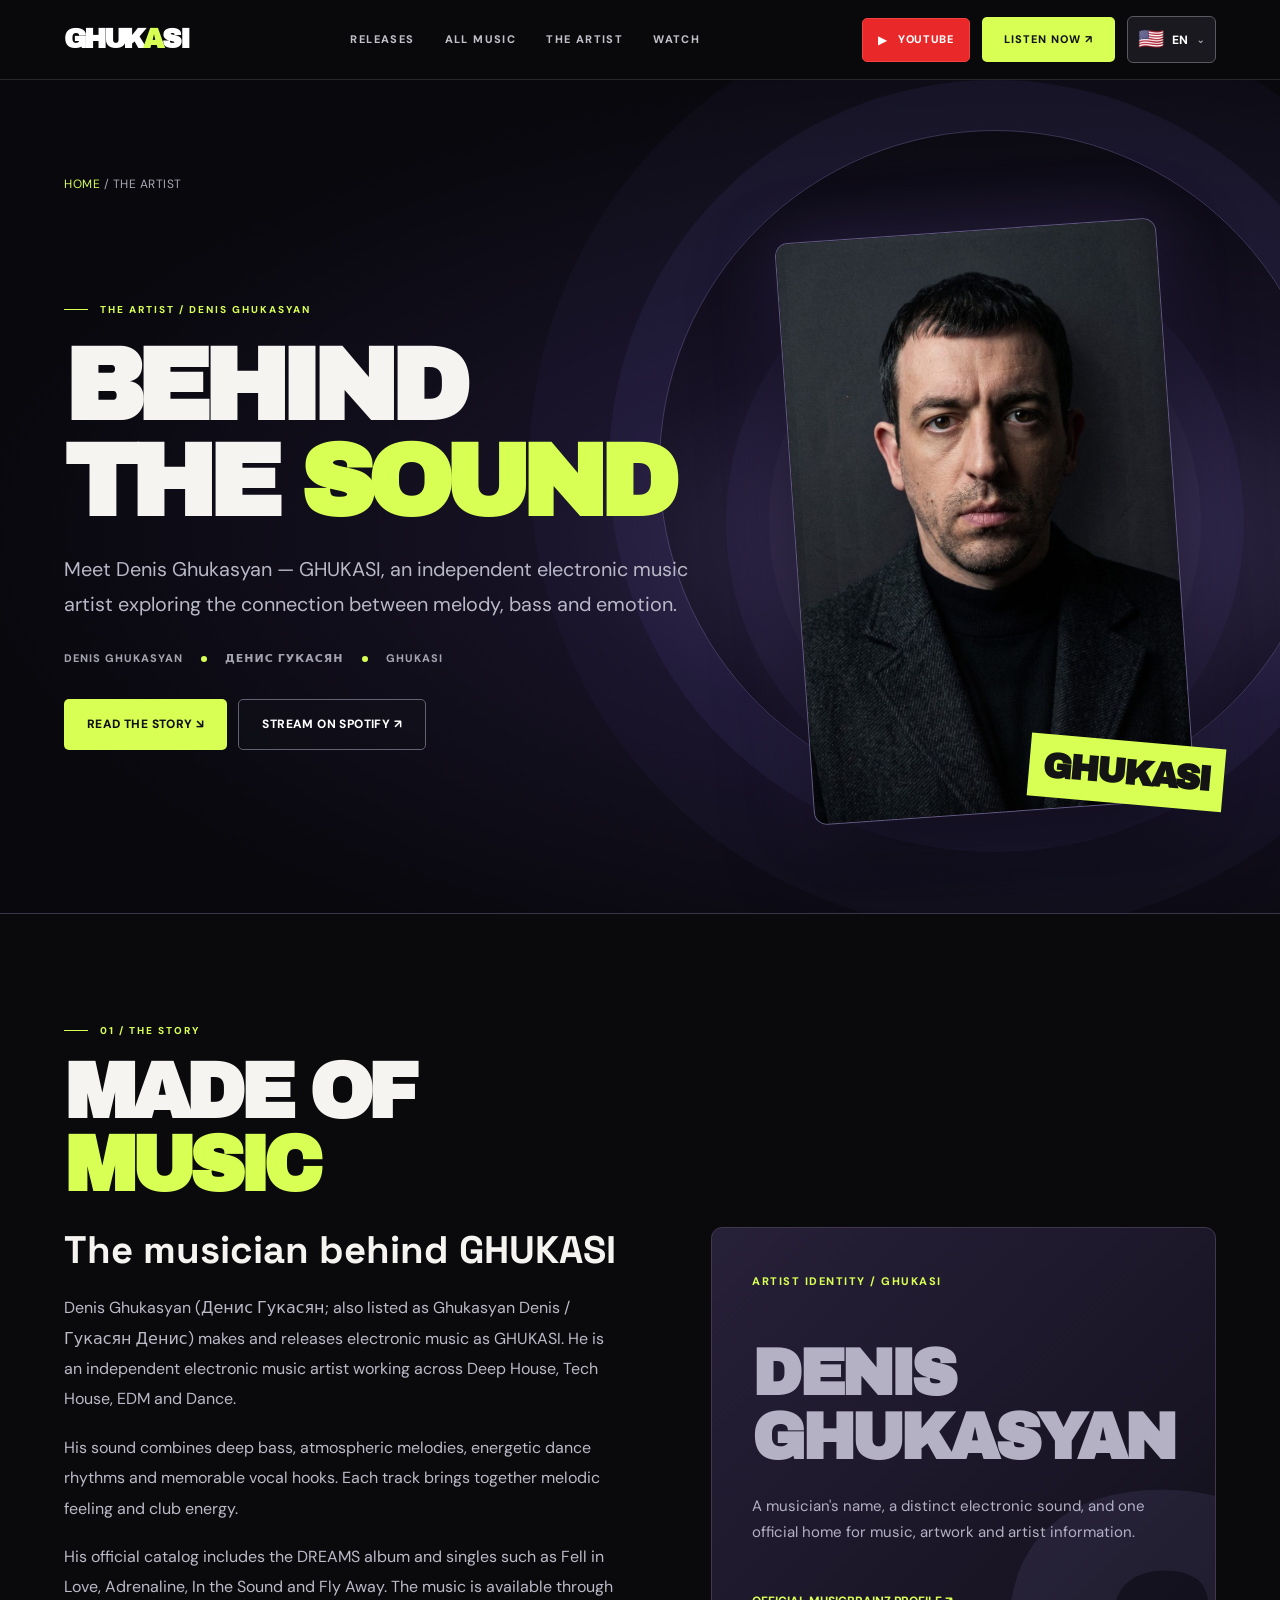
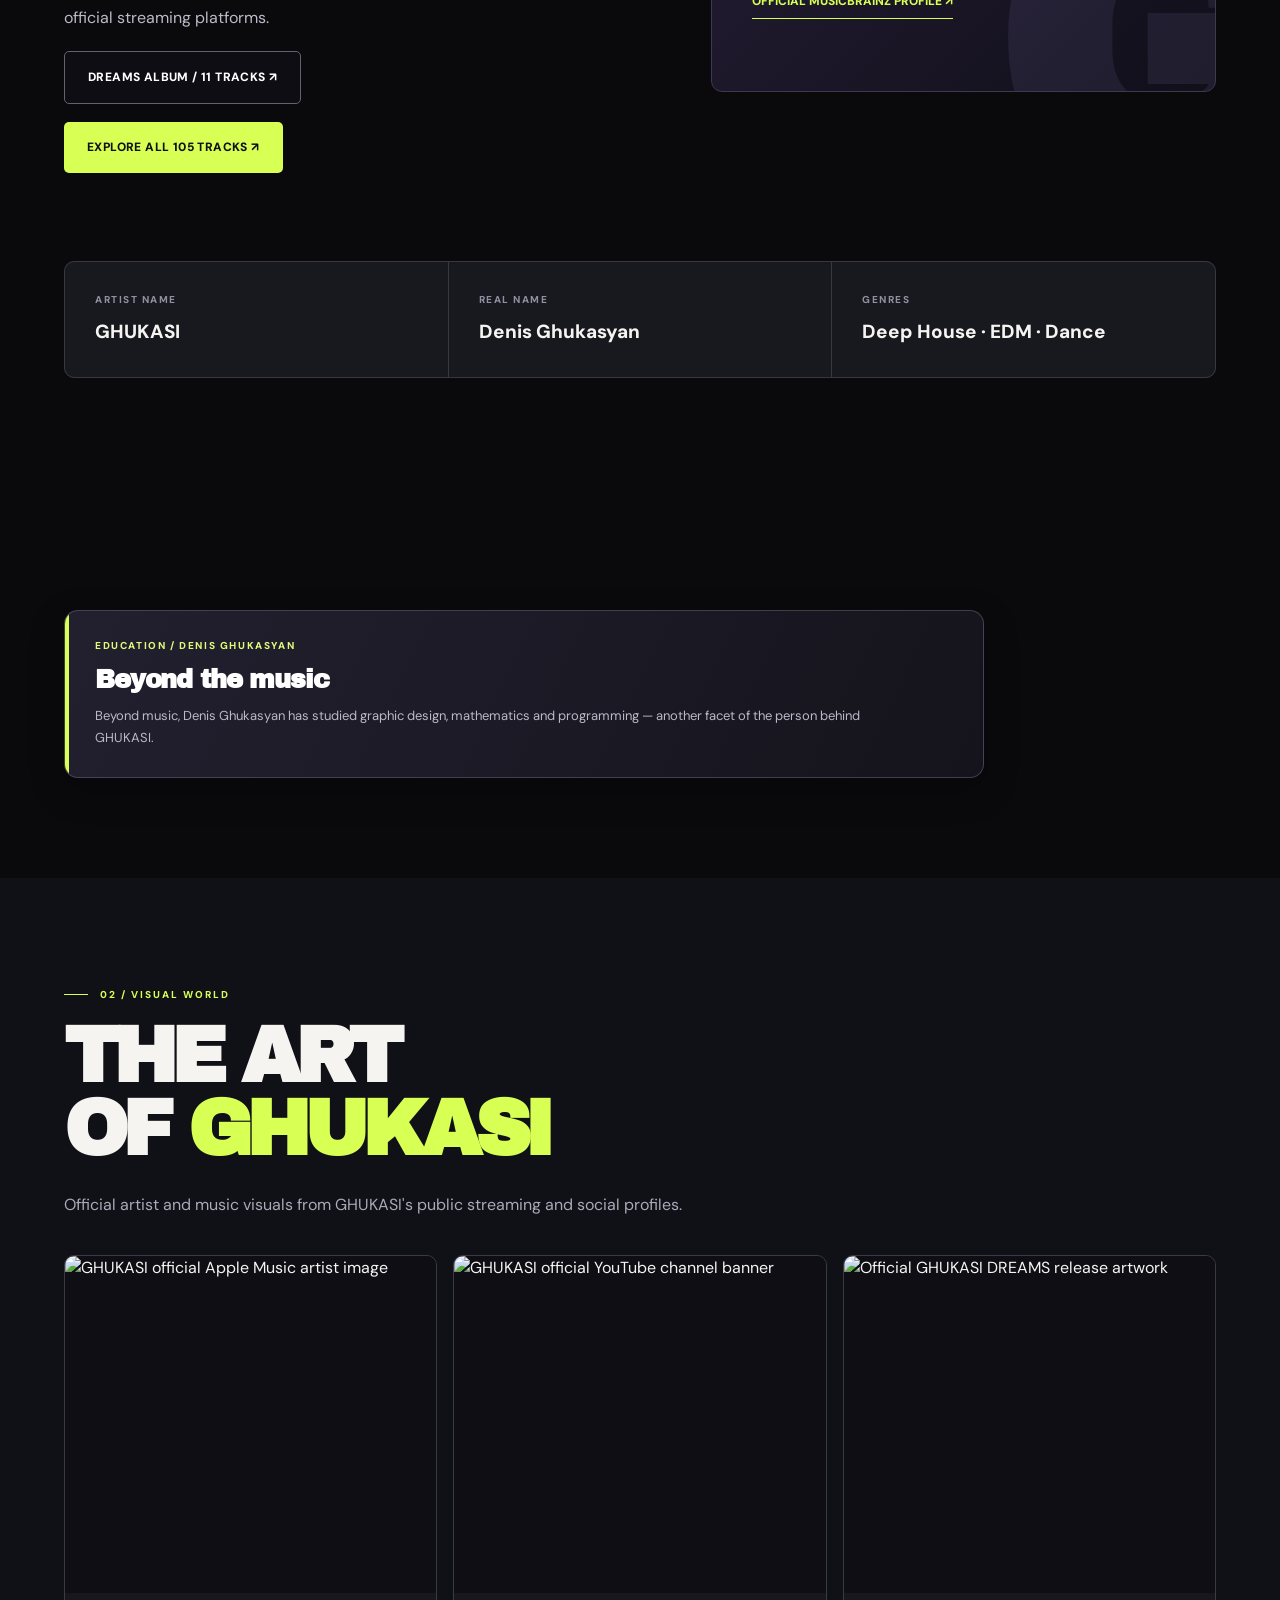
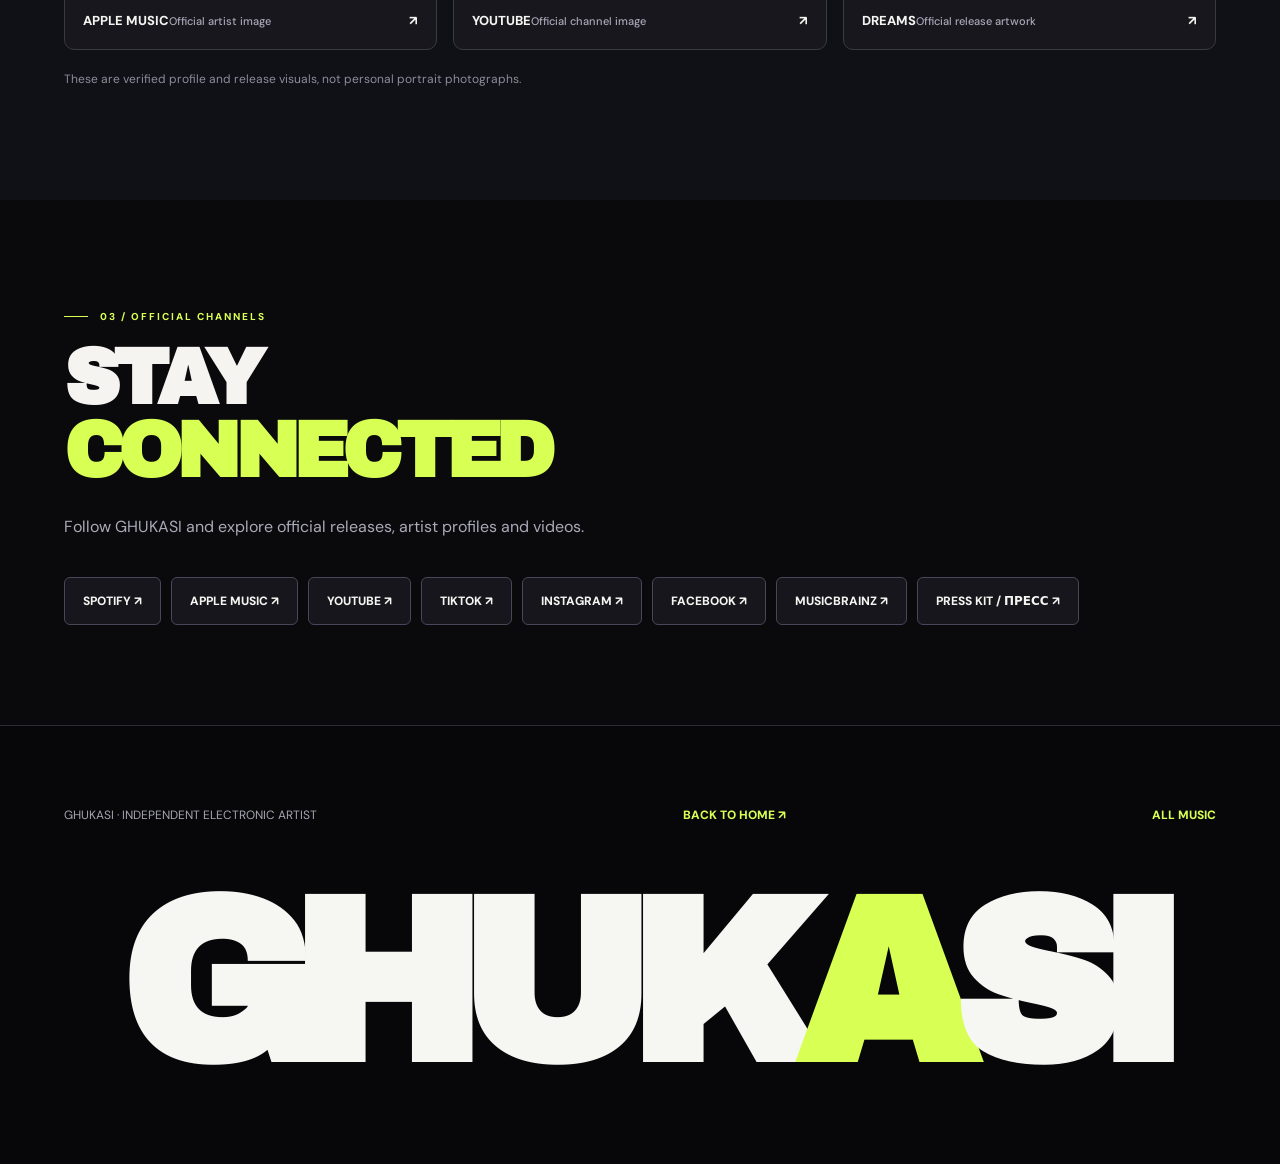
==== commit 90ebb33c: "Connect GHUKASI press kit from official site and sitemap" ====
--- a/artist/index.html
+++ b/artist/index.html
@@ -20,6 +20,6 @@
 </div></div>
 </div></section>
 <section class="sub-section" style="background:#101017" id="visuals"><div class="content-wrap"><span class="section-tag" data-i18n="bioVisualTag">02 / VISUAL WORLD</span><h2 data-i18n-html="bioVisualTitle">THE ART<br>OF <em>GHUKASI</em></h2><p class="description" data-i18n="bioVisualIntro">Official artist and music visuals from GHUKASI's public streaming and social profiles.</p><div class="official-visuals"><a class="official-visual" href="https://music.apple.com/us/artist/ghukasi/1852157042" target="_blank" rel="noopener noreferrer"><img src="https://is1-ssl.mzstatic.com/image/thumb/AMCArtistImages221/v4/0f/7b/18/0f7b180c-9f27-109a-a3fd-aca00919376b/ami-identity-3638d55d2e400cbe93e1321c8c699f6a-2025-12-02T06-07-00.214Z_cropped.png/1000x1000bb.png" loading="lazy" alt="GHUKASI official Apple Music artist image"><span class="card-info"><span>APPLE MUSIC<small data-i18n="bioVisualProfile">Official artist image</small></span><span>↗</span></span></a><a class="official-visual" href="https://www.youtube.com/channel/UCEKyHcWGafzu1ec08nU2Ppw" target="_blank" rel="noopener noreferrer"><img src="https://yt3.googleusercontent.com/LRvwkYbaN_E2zhhYgUoLwrKrEs8uc87mQyJNNxYJgJ6V3pkX6jCQdKR7KXG0-kPV-P1BpwxDTw=w2560-fcrop64=1,00005a57ffffa5a8-k-c0xffffffff-no-nd-rj" loading="lazy" alt="GHUKASI official YouTube channel banner"><span class="card-info"><span>YOUTUBE<small data-i18n="bioVisualChannel">Official channel image</small></span><span>↗</span></span></a><a class="official-visual" href="https://music.apple.com/us/album/dreams/1869832022" target="_blank" rel="noopener noreferrer"><img src="https://is1-ssl.mzstatic.com/image/thumb/Music211/v4/7e/2d/8e/7e2d8eeb-3a7a-3086-c8b0-652e4b185c83/artwork.jpg/600x600bb.jpg" loading="lazy" alt="Official GHUKASI DREAMS release artwork"><span class="card-info"><span>DREAMS<small data-i18n="bioVisualAlbum">Official release artwork</small></span><span>↗</span></span></a></div><p class="official-visuals-note" data-i18n="bioVisualNote">These are verified profile and release visuals, not personal portrait photographs.</p></div></section>
-<section class="sub-section" id="connect"><div class="content-wrap"><span class="section-tag" data-i18n="bioConnectTag">03 / OFFICIAL CHANNELS</span><h2 data-i18n-html="bioConnectTitle">STAY<br><em>CONNECTED</em></h2><p class="description" data-i18n="bioConnectDesc">Follow GHUKASI and explore official releases, artist profiles and videos.</p><div class="bands"><a href="https://open.spotify.com/artist/4vx3ca1O8XIwfsjQe1ZlTK" target="_blank" rel="noopener noreferrer">SPOTIFY ↗</a><a href="https://music.apple.com/us/artist/ghukasi/1852157042" target="_blank" rel="noopener noreferrer">APPLE MUSIC ↗</a><a href="https://www.youtube.com/channel/UCEKyHcWGafzu1ec08nU2Ppw" target="_blank" rel="noopener noreferrer">YOUTUBE ↗</a><a href="https://www.tiktok.com/@ghukasi" target="_blank" rel="noopener noreferrer">TIKTOK ↗</a><a href="https://www.instagram.com/ghukasi_/" target="_blank" rel="noopener noreferrer">INSTAGRAM ↗</a><a href="https://www.facebook.com/denis.ghukasyan/" target="_blank" rel="noopener noreferrer">FACEBOOK ↗</a><a href="https://musicbrainz.org/artist/05845eb8-4eb3-48a9-b3b4-3710c49d2fec" target="_blank" rel="noopener noreferrer">MUSICBRAINZ ↗</a></div></div></section>
+<section class="sub-section" id="connect"><div class="content-wrap"><span class="section-tag" data-i18n="bioConnectTag">03 / OFFICIAL CHANNELS</span><h2 data-i18n-html="bioConnectTitle">STAY<br><em>CONNECTED</em></h2><p class="description" data-i18n="bioConnectDesc">Follow GHUKASI and explore official releases, artist profiles and videos.</p><div class="bands"><a href="https://open.spotify.com/artist/4vx3ca1O8XIwfsjQe1ZlTK" target="_blank" rel="noopener noreferrer">SPOTIFY ↗</a><a href="https://music.apple.com/us/artist/ghukasi/1852157042" target="_blank" rel="noopener noreferrer">APPLE MUSIC ↗</a><a href="https://www.youtube.com/channel/UCEKyHcWGafzu1ec08nU2Ppw" target="_blank" rel="noopener noreferrer">YOUTUBE ↗</a><a href="https://www.tiktok.com/@ghukasi" target="_blank" rel="noopener noreferrer">TIKTOK ↗</a><a href="https://www.instagram.com/ghukasi_/" target="_blank" rel="noopener noreferrer">INSTAGRAM ↗</a><a href="https://www.facebook.com/denis.ghukasyan/" target="_blank" rel="noopener noreferrer">FACEBOOK ↗</a><a href="https://musicbrainz.org/artist/05845eb8-4eb3-48a9-b3b4-3710c49d2fec" target="_blank" rel="noopener noreferrer">MUSICBRAINZ ↗</a><a href="/press/" aria-label="GHUKASI electronic press kit">PRESS KIT / ПРЕСС ↗</a></div></div></section>
 </main><footer class="page-footer"><div class="content-wrap"><div class="footline"><span data-i18n="footerTag">GHUKASI · INDEPENDENT ELECTRONIC ARTIST</span><a href="https://ghukasi.github.io/" data-i18n="backHome">BACK TO HOME ↗</a><a href="https://ghukasi.github.io/music/" data-i18n="navCatalog">ALL MUSIC</a></div><div class="huge" aria-hidden="true">GHUK<span>A</span>SI</div></div></footer>
 </body></html>
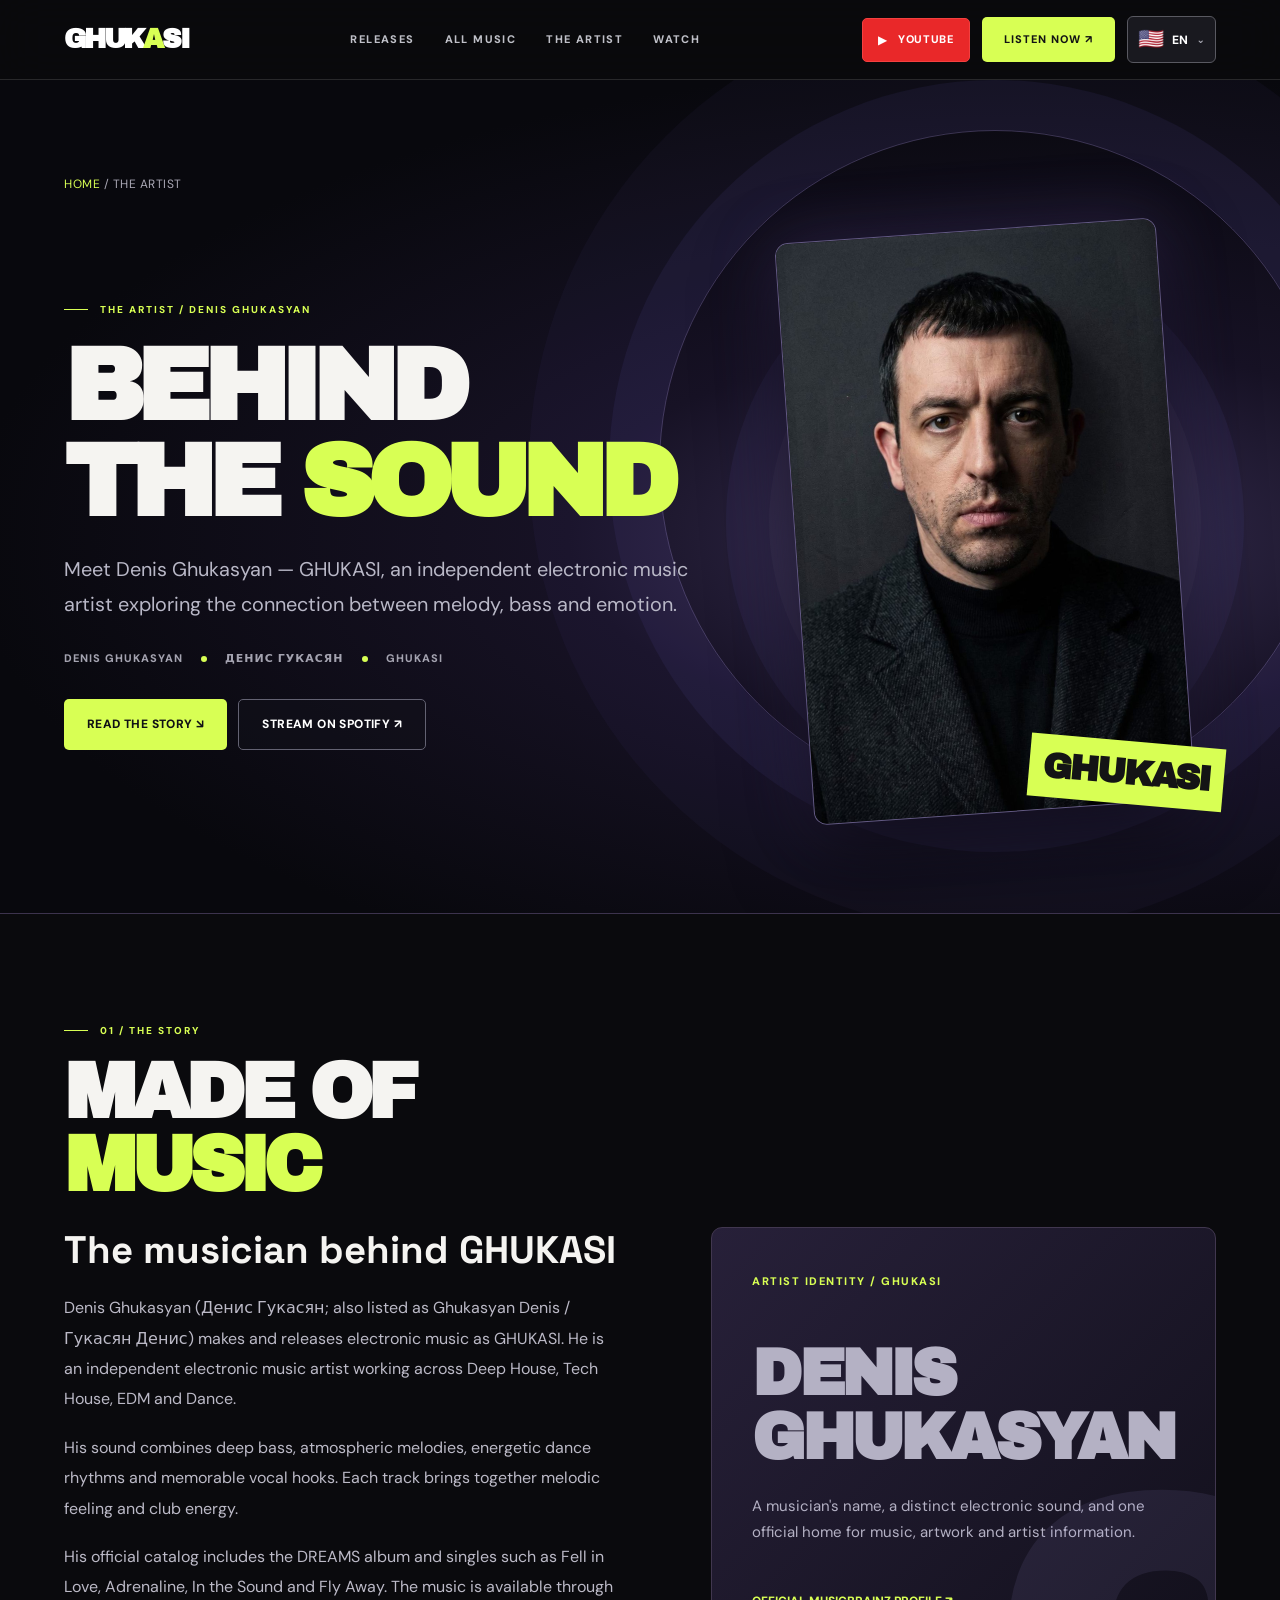
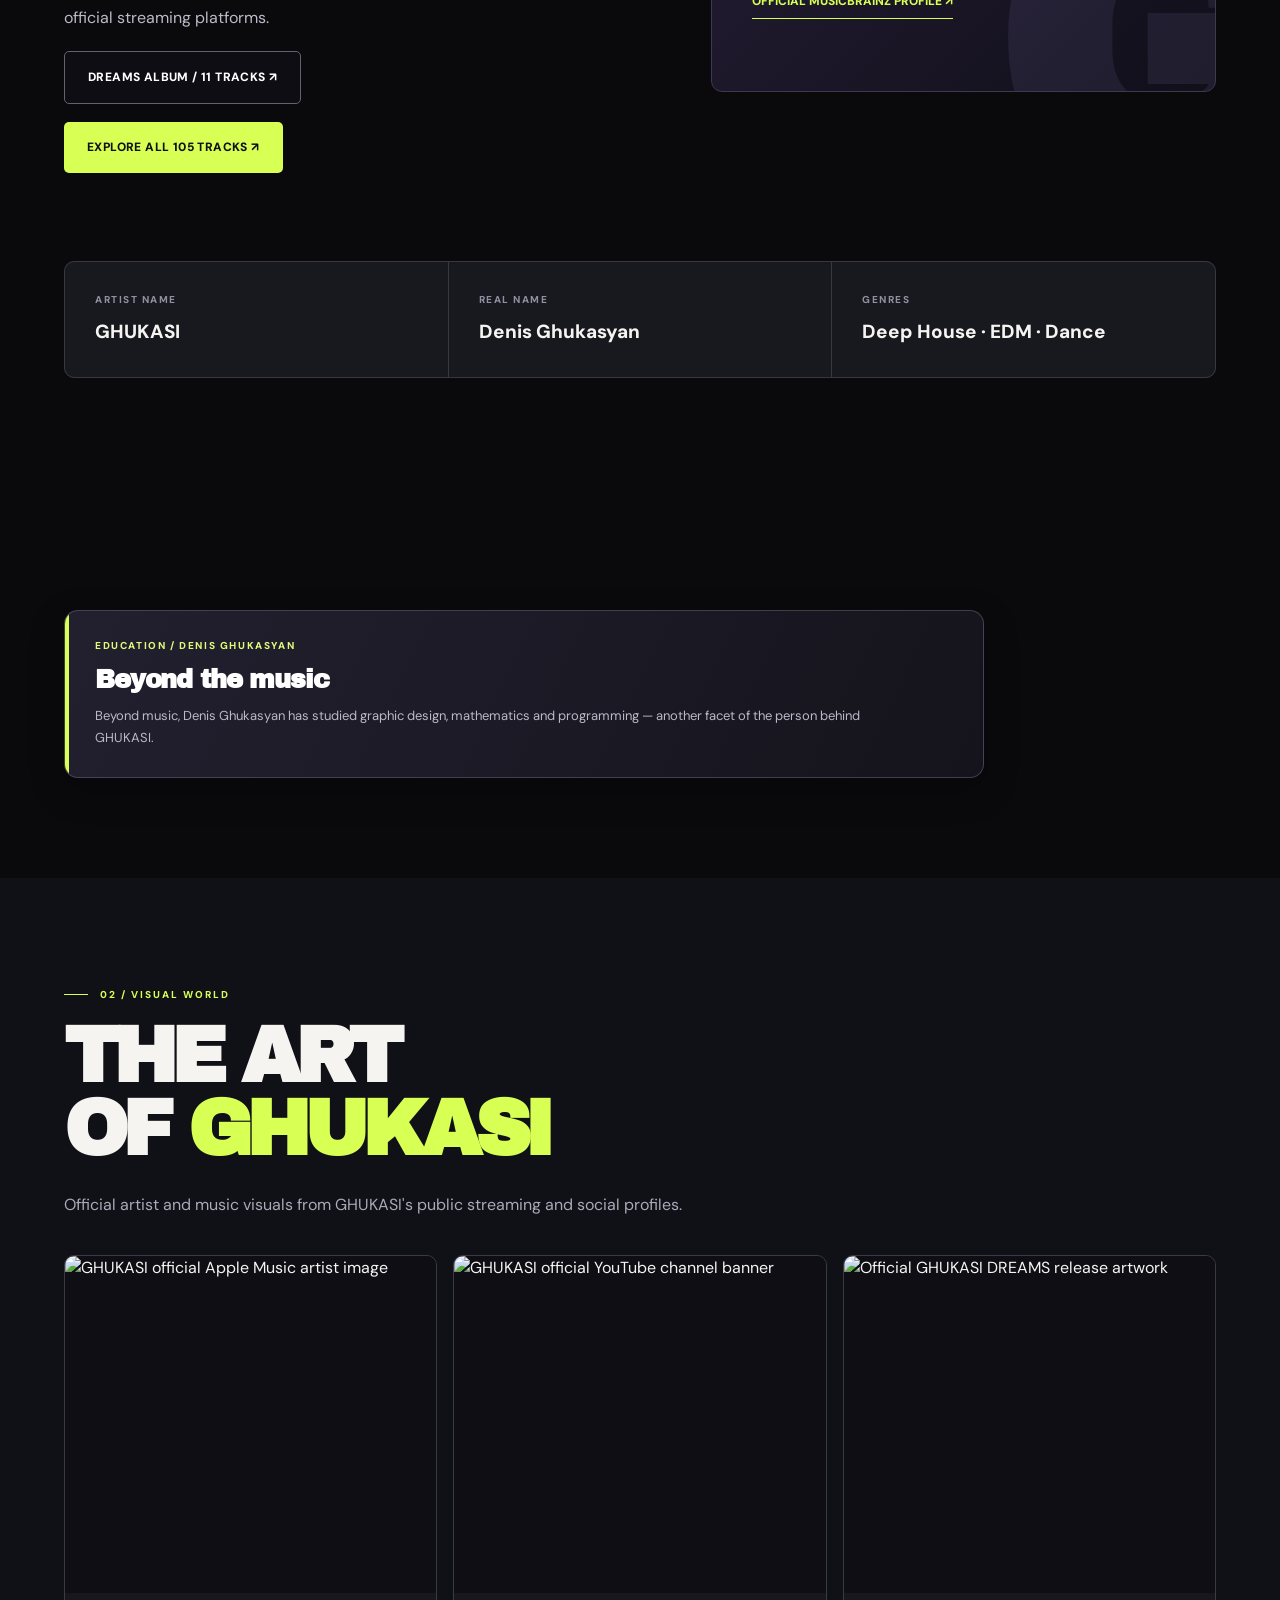
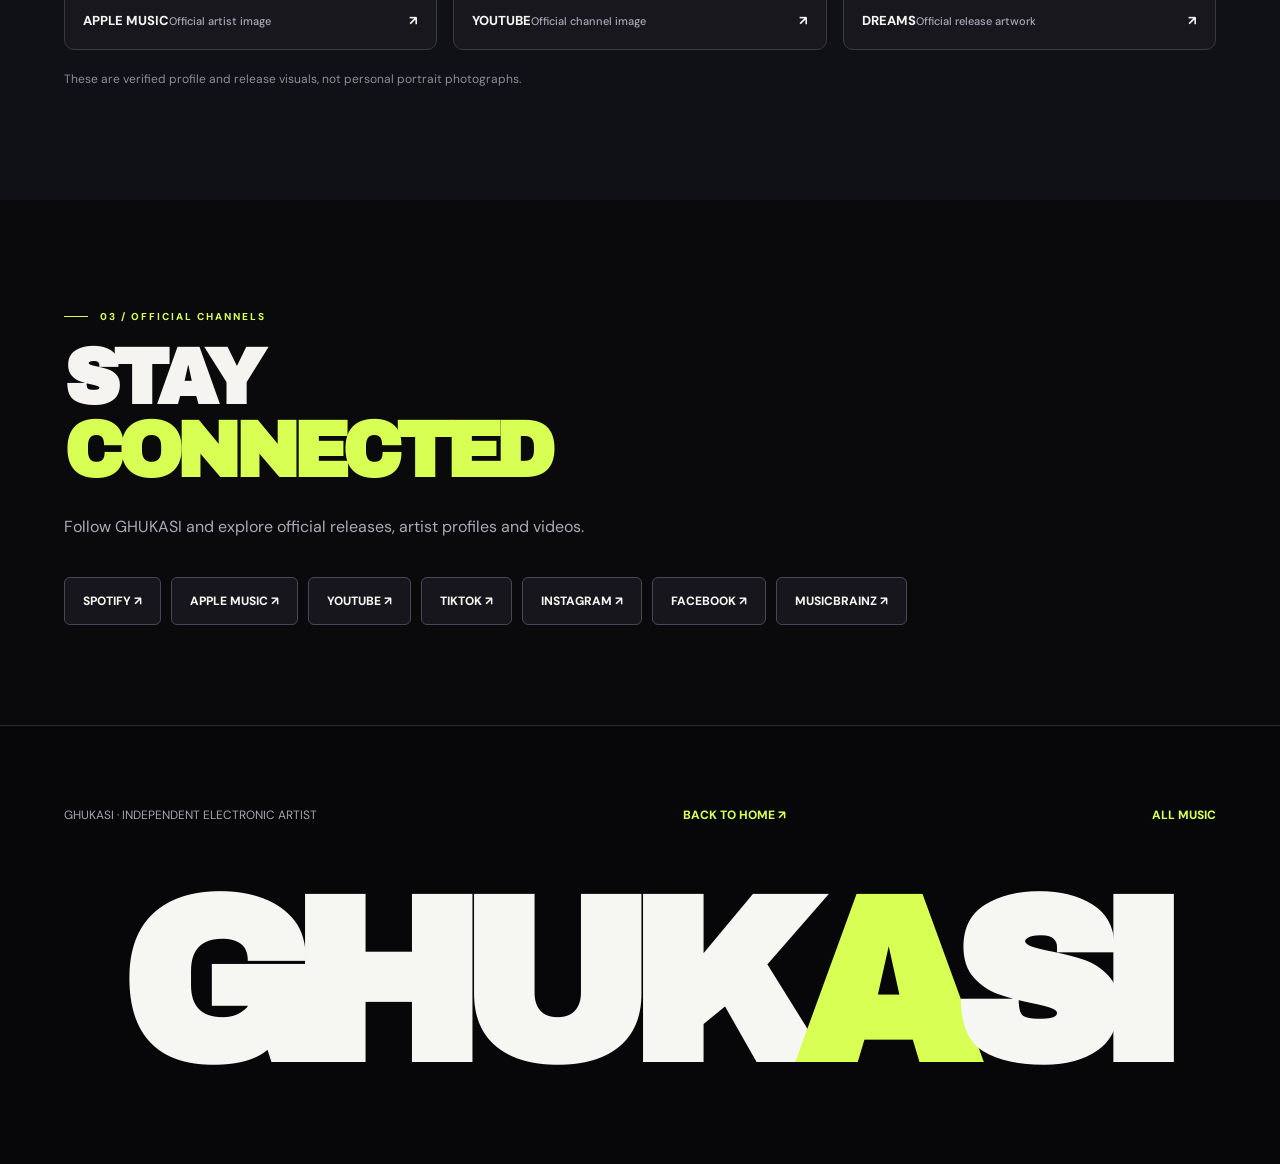
==== commit 27d2e9ec: "Remove unwanted press kit links and sitemap entry" ====
--- a/artist/index.html
+++ b/artist/index.html
@@ -20,6 +20,6 @@
 </div></div>
 </div></section>
 <section class="sub-section" style="background:#101017" id="visuals"><div class="content-wrap"><span class="section-tag" data-i18n="bioVisualTag">02 / VISUAL WORLD</span><h2 data-i18n-html="bioVisualTitle">THE ART<br>OF <em>GHUKASI</em></h2><p class="description" data-i18n="bioVisualIntro">Official artist and music visuals from GHUKASI's public streaming and social profiles.</p><div class="official-visuals"><a class="official-visual" href="https://music.apple.com/us/artist/ghukasi/1852157042" target="_blank" rel="noopener noreferrer"><img src="https://is1-ssl.mzstatic.com/image/thumb/AMCArtistImages221/v4/0f/7b/18/0f7b180c-9f27-109a-a3fd-aca00919376b/ami-identity-3638d55d2e400cbe93e1321c8c699f6a-2025-12-02T06-07-00.214Z_cropped.png/1000x1000bb.png" loading="lazy" alt="GHUKASI official Apple Music artist image"><span class="card-info"><span>APPLE MUSIC<small data-i18n="bioVisualProfile">Official artist image</small></span><span>↗</span></span></a><a class="official-visual" href="https://www.youtube.com/channel/UCEKyHcWGafzu1ec08nU2Ppw" target="_blank" rel="noopener noreferrer"><img src="https://yt3.googleusercontent.com/LRvwkYbaN_E2zhhYgUoLwrKrEs8uc87mQyJNNxYJgJ6V3pkX6jCQdKR7KXG0-kPV-P1BpwxDTw=w2560-fcrop64=1,00005a57ffffa5a8-k-c0xffffffff-no-nd-rj" loading="lazy" alt="GHUKASI official YouTube channel banner"><span class="card-info"><span>YOUTUBE<small data-i18n="bioVisualChannel">Official channel image</small></span><span>↗</span></span></a><a class="official-visual" href="https://music.apple.com/us/album/dreams/1869832022" target="_blank" rel="noopener noreferrer"><img src="https://is1-ssl.mzstatic.com/image/thumb/Music211/v4/7e/2d/8e/7e2d8eeb-3a7a-3086-c8b0-652e4b185c83/artwork.jpg/600x600bb.jpg" loading="lazy" alt="Official GHUKASI DREAMS release artwork"><span class="card-info"><span>DREAMS<small data-i18n="bioVisualAlbum">Official release artwork</small></span><span>↗</span></span></a></div><p class="official-visuals-note" data-i18n="bioVisualNote">These are verified profile and release visuals, not personal portrait photographs.</p></div></section>
-<section class="sub-section" id="connect"><div class="content-wrap"><span class="section-tag" data-i18n="bioConnectTag">03 / OFFICIAL CHANNELS</span><h2 data-i18n-html="bioConnectTitle">STAY<br><em>CONNECTED</em></h2><p class="description" data-i18n="bioConnectDesc">Follow GHUKASI and explore official releases, artist profiles and videos.</p><div class="bands"><a href="https://open.spotify.com/artist/4vx3ca1O8XIwfsjQe1ZlTK" target="_blank" rel="noopener noreferrer">SPOTIFY ↗</a><a href="https://music.apple.com/us/artist/ghukasi/1852157042" target="_blank" rel="noopener noreferrer">APPLE MUSIC ↗</a><a href="https://www.youtube.com/channel/UCEKyHcWGafzu1ec08nU2Ppw" target="_blank" rel="noopener noreferrer">YOUTUBE ↗</a><a href="https://www.tiktok.com/@ghukasi" target="_blank" rel="noopener noreferrer">TIKTOK ↗</a><a href="https://www.instagram.com/ghukasi_/" target="_blank" rel="noopener noreferrer">INSTAGRAM ↗</a><a href="https://www.facebook.com/denis.ghukasyan/" target="_blank" rel="noopener noreferrer">FACEBOOK ↗</a><a href="https://musicbrainz.org/artist/05845eb8-4eb3-48a9-b3b4-3710c49d2fec" target="_blank" rel="noopener noreferrer">MUSICBRAINZ ↗</a><a href="/press/" aria-label="GHUKASI electronic press kit">PRESS KIT / ПРЕСС ↗</a></div></div></section>
+<section class="sub-section" id="connect"><div class="content-wrap"><span class="section-tag" data-i18n="bioConnectTag">03 / OFFICIAL CHANNELS</span><h2 data-i18n-html="bioConnectTitle">STAY<br><em>CONNECTED</em></h2><p class="description" data-i18n="bioConnectDesc">Follow GHUKASI and explore official releases, artist profiles and videos.</p><div class="bands"><a href="https://open.spotify.com/artist/4vx3ca1O8XIwfsjQe1ZlTK" target="_blank" rel="noopener noreferrer">SPOTIFY ↗</a><a href="https://music.apple.com/us/artist/ghukasi/1852157042" target="_blank" rel="noopener noreferrer">APPLE MUSIC ↗</a><a href="https://www.youtube.com/channel/UCEKyHcWGafzu1ec08nU2Ppw" target="_blank" rel="noopener noreferrer">YOUTUBE ↗</a><a href="https://www.tiktok.com/@ghukasi" target="_blank" rel="noopener noreferrer">TIKTOK ↗</a><a href="https://www.instagram.com/ghukasi_/" target="_blank" rel="noopener noreferrer">INSTAGRAM ↗</a><a href="https://www.facebook.com/denis.ghukasyan/" target="_blank" rel="noopener noreferrer">FACEBOOK ↗</a><a href="https://musicbrainz.org/artist/05845eb8-4eb3-48a9-b3b4-3710c49d2fec" target="_blank" rel="noopener noreferrer">MUSICBRAINZ ↗</a></div></div></section>
 </main><footer class="page-footer"><div class="content-wrap"><div class="footline"><span data-i18n="footerTag">GHUKASI · INDEPENDENT ELECTRONIC ARTIST</span><a href="https://ghukasi.github.io/" data-i18n="backHome">BACK TO HOME ↗</a><a href="https://ghukasi.github.io/music/" data-i18n="navCatalog">ALL MUSIC</a></div><div class="huge" aria-hidden="true">GHUK<span>A</span>SI</div></div></footer>
 </body></html>
